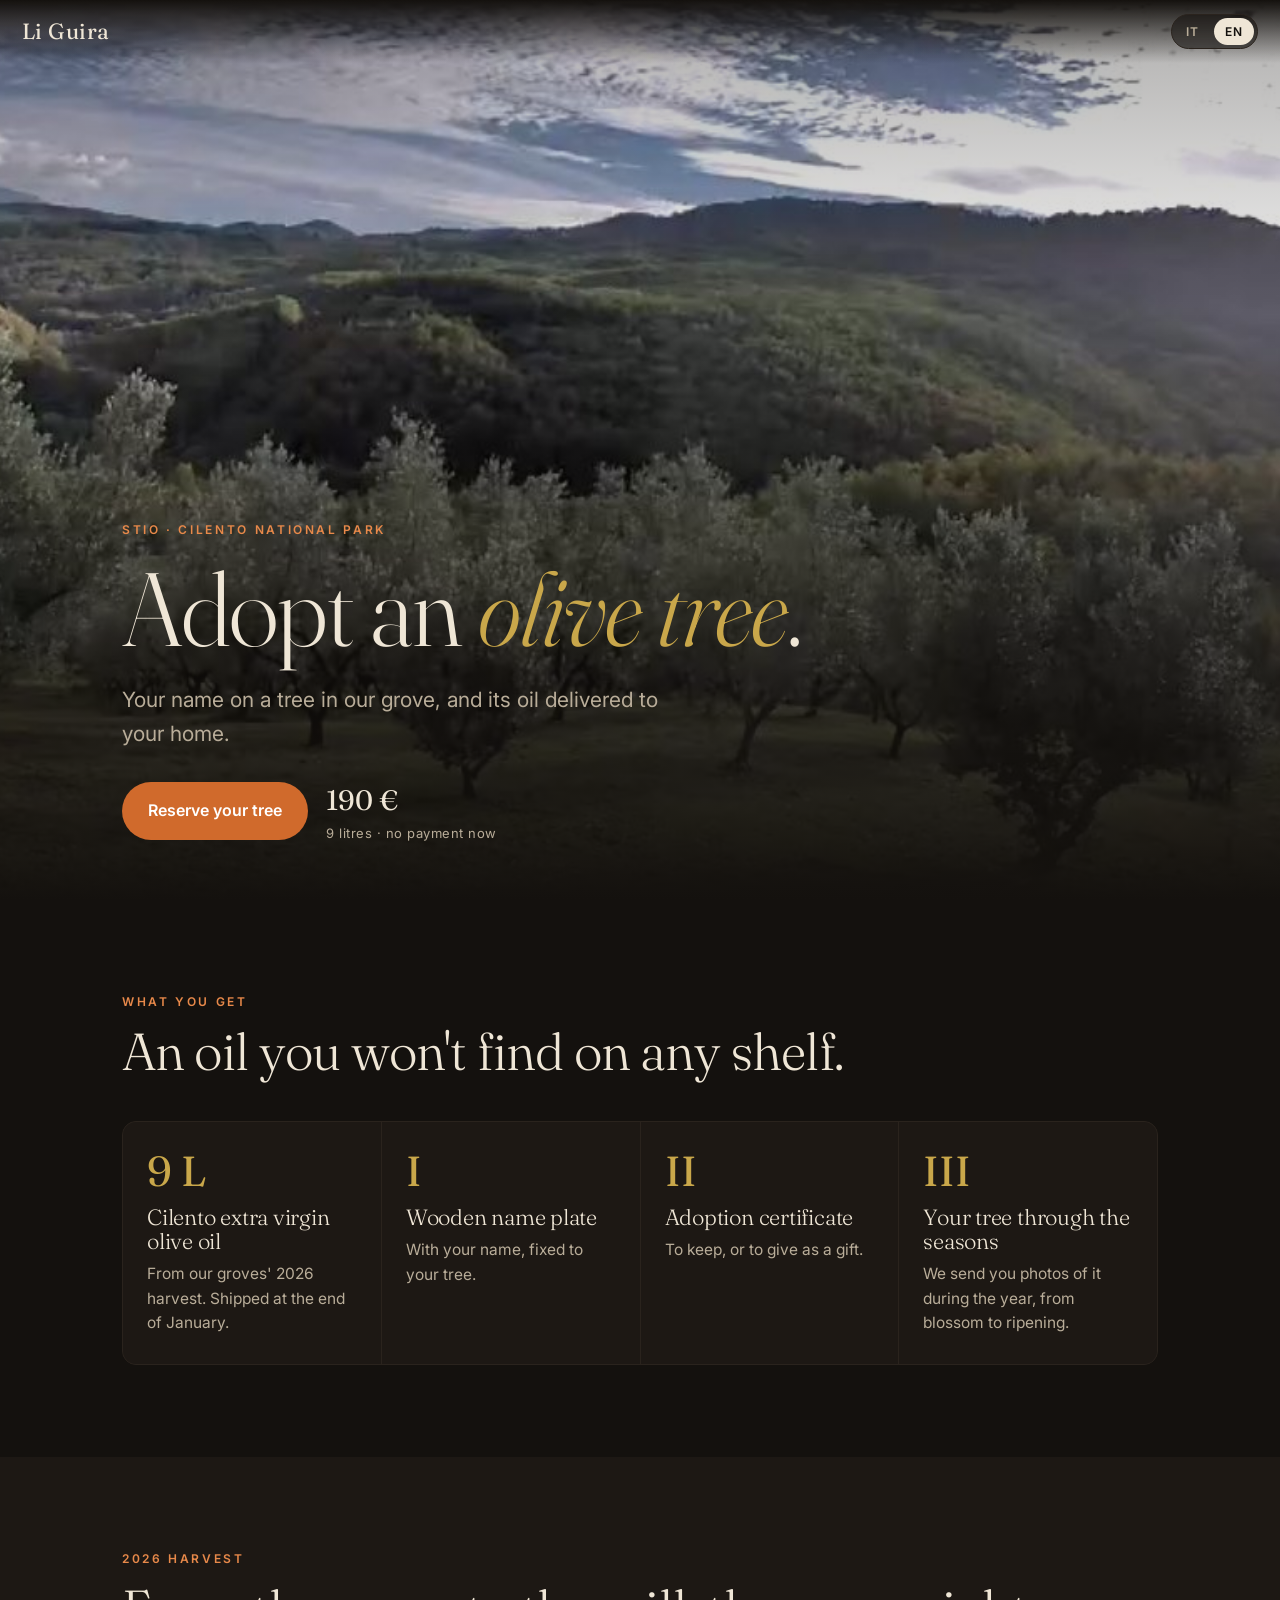
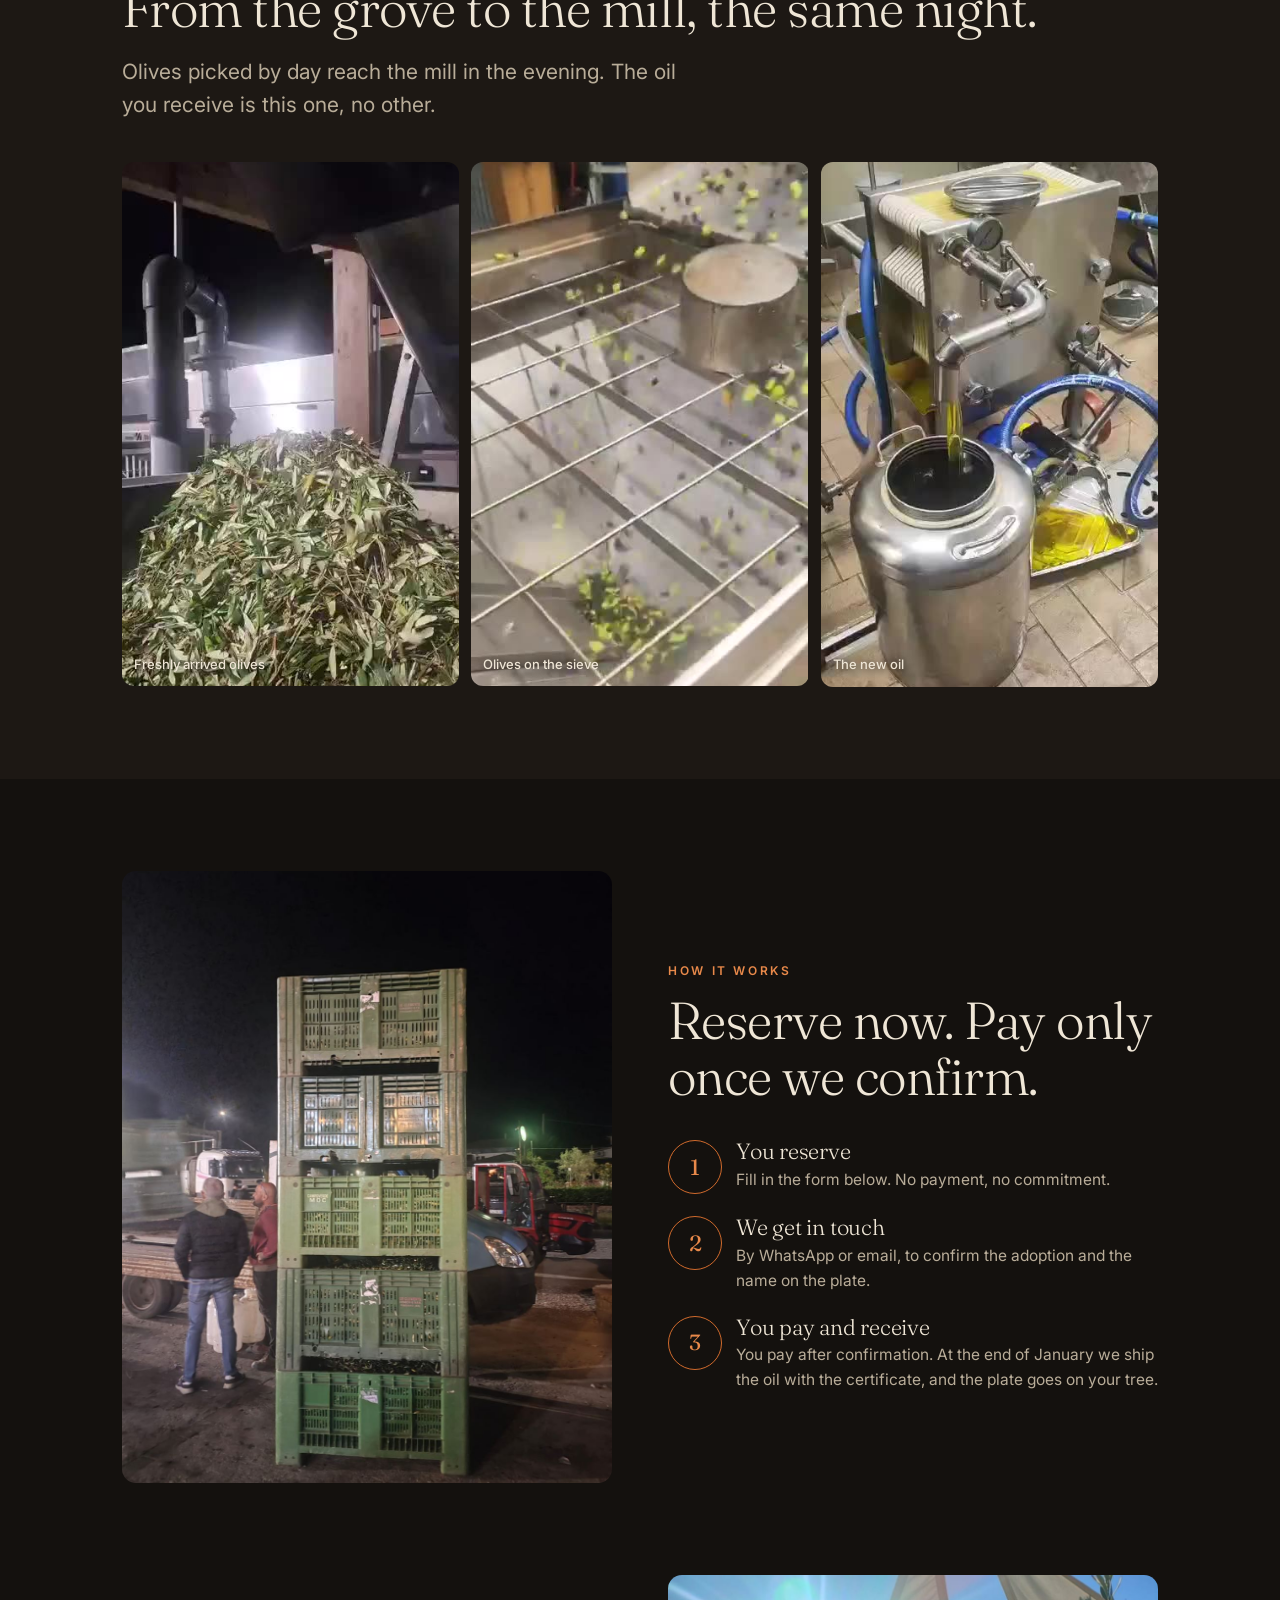
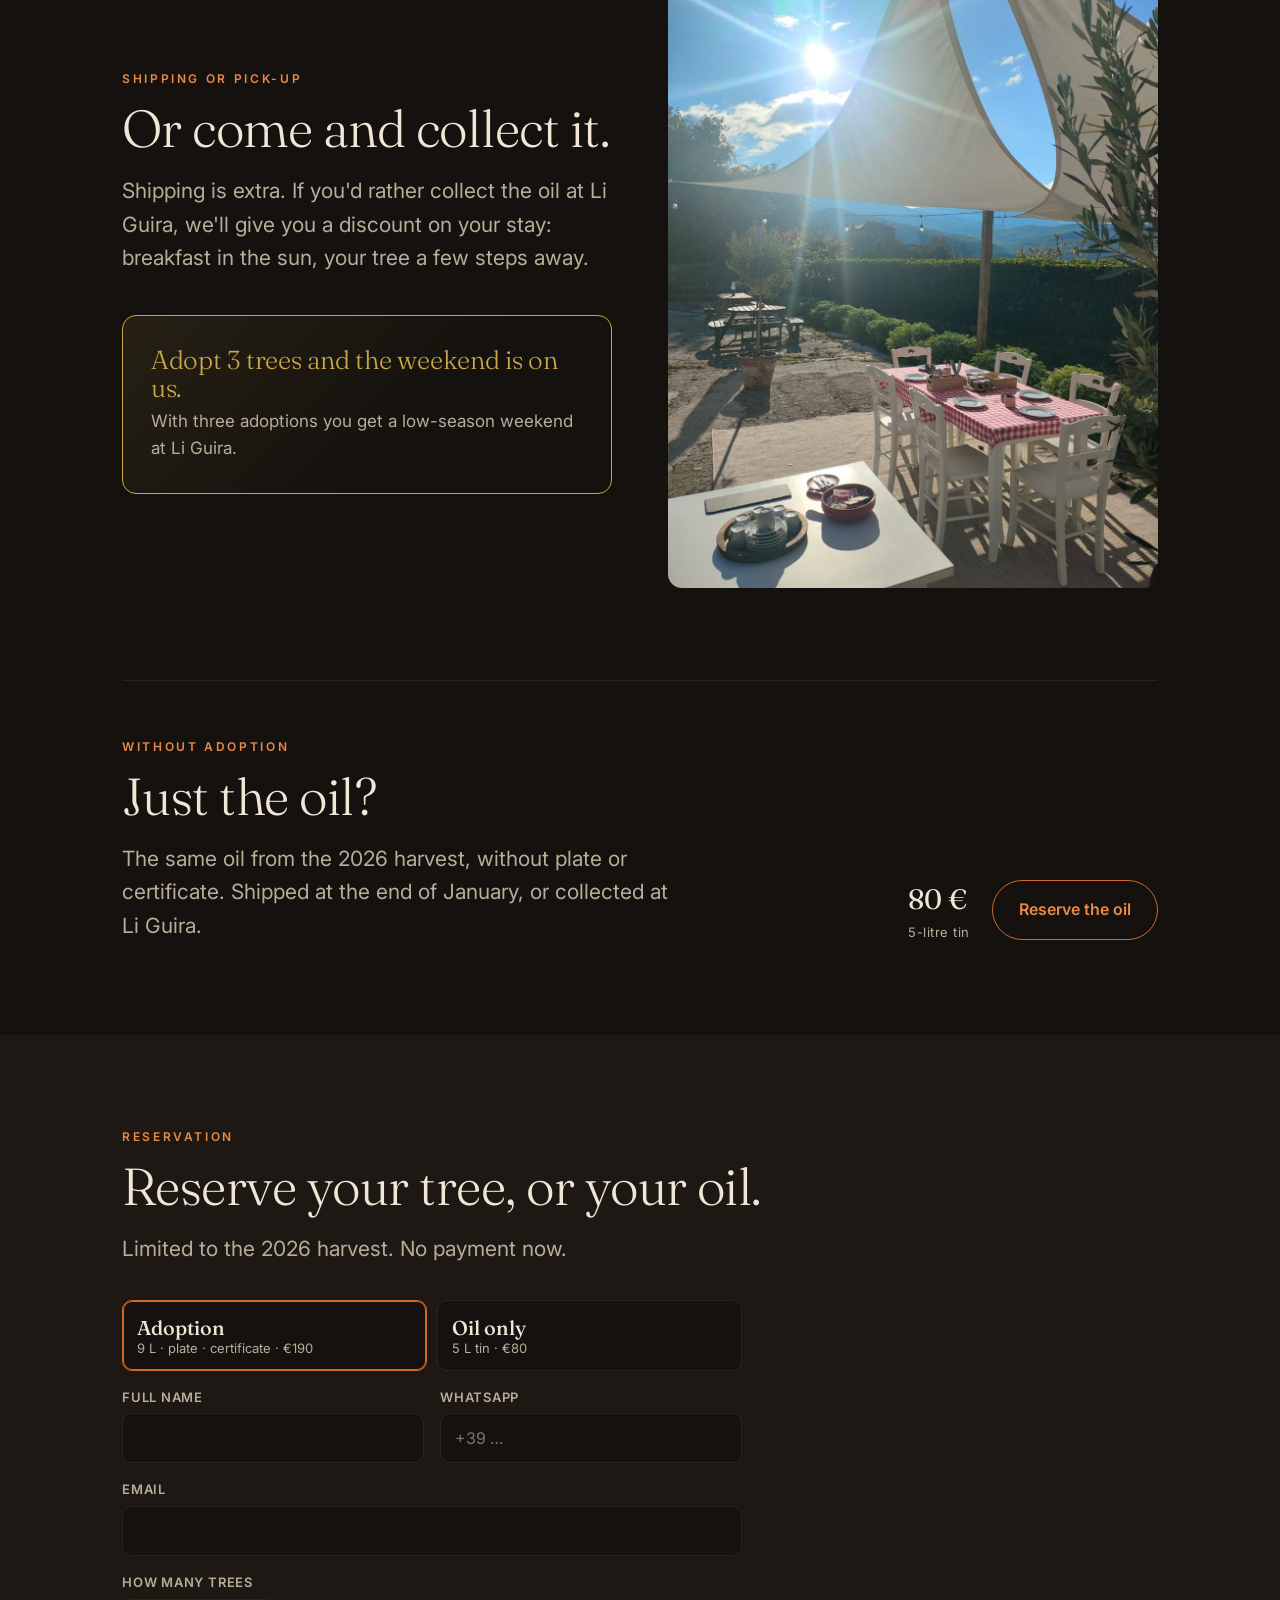
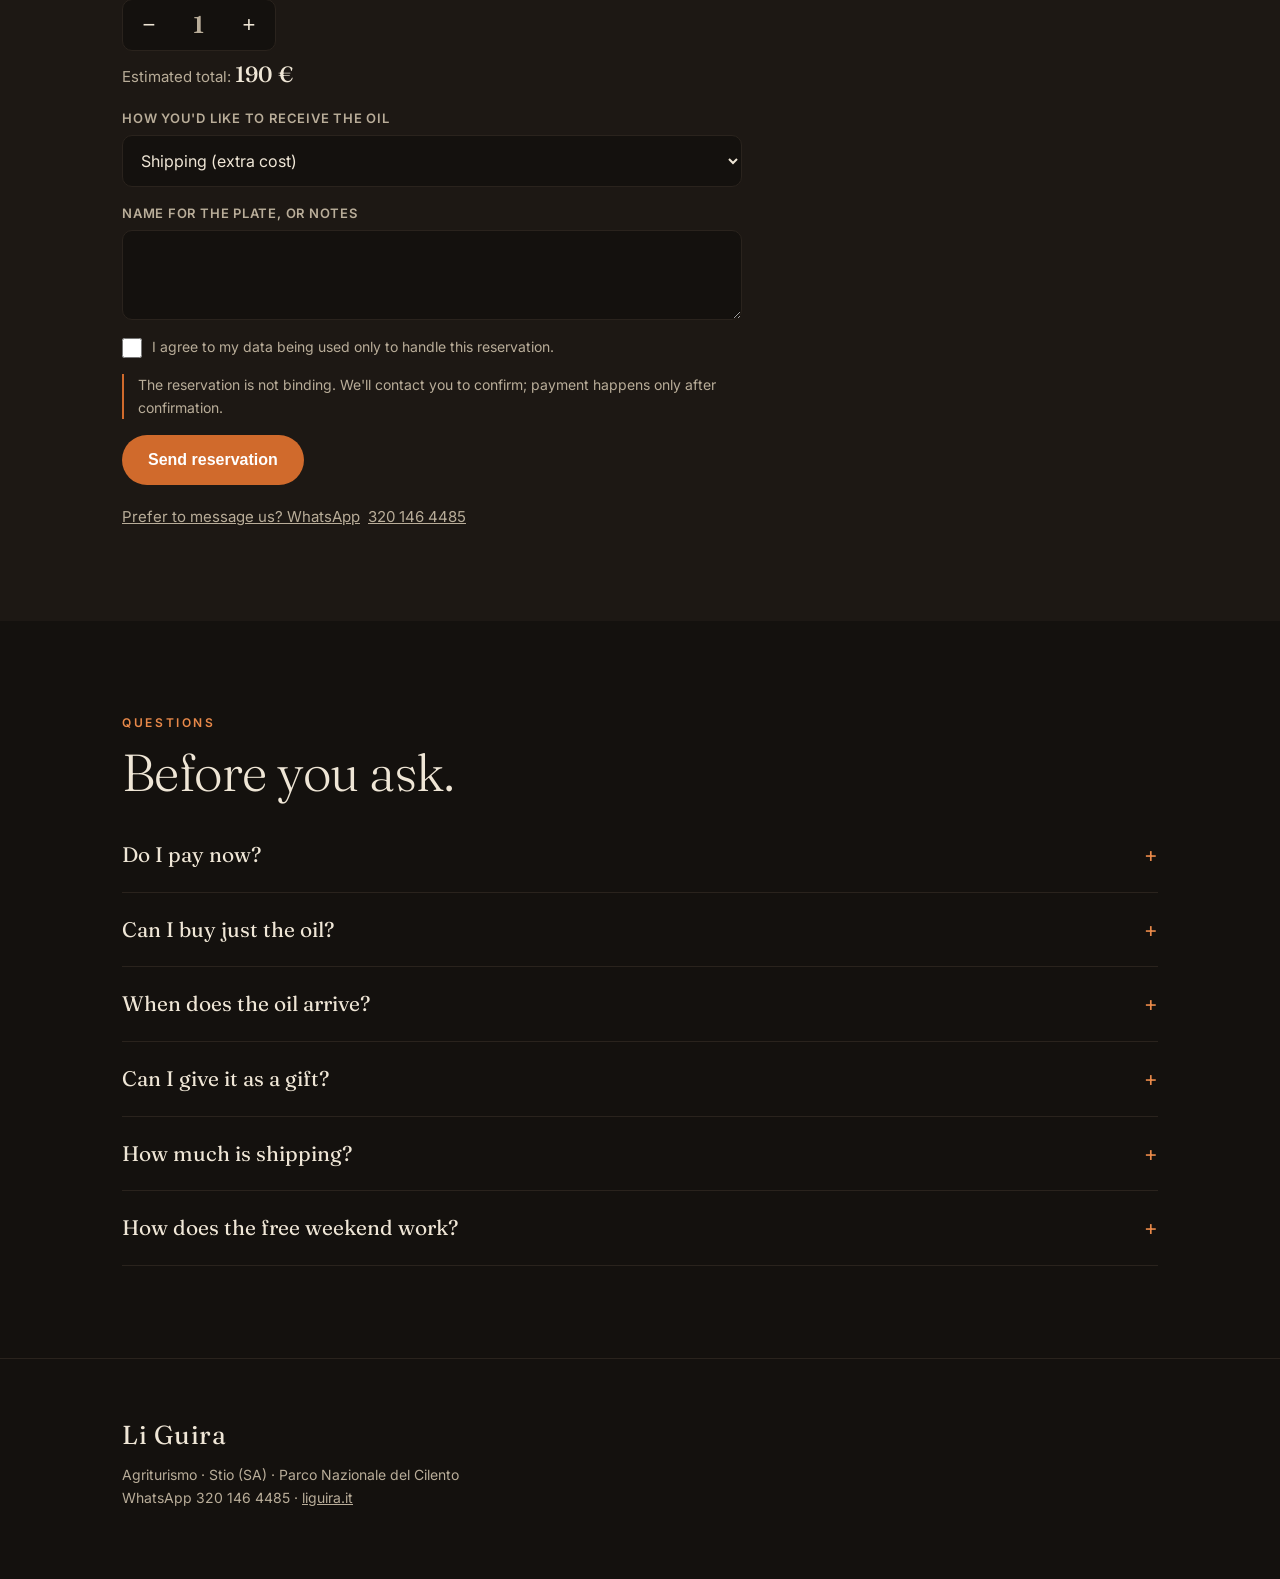
==== adotta/index.html @ 87c89ea2 "Adotta un ulivo: adozione 9 L a 190 €, acquisto solo olio, nuovo video, fix lingua Co-Authored-By: C" ====
<!DOCTYPE html>
<html lang="it">
<head>
<meta charset="utf-8">
<meta name="viewport" content="width=device-width, initial-scale=1">
<title>Adotta un ulivo — Li Guira</title>
<meta name="description" content="Adotta un ulivo a Li Guira, nel Cilento: 9 litri di olio EVO, targhetta in legno col tuo nome, certificato di adozione.">
<link rel="preconnect" href="https://fonts.googleapis.com">
<link rel="preconnect" href="https://fonts.gstatic.com" crossorigin>
<link href="https://fonts.googleapis.com/css2?family=Fraunces:opsz,wght@9..144,300;9..144,500&family=Inter:wght@400;500;600&display=swap" rel="stylesheet">
<style>
:root{
  --notte:#14110e; --notte2:#1d1814; --cenere:#2a231d;
  --brace:#d06a2c; --brace2:#e8894a; --oro:#c9a74a;
  --crema:#efe6d6; --crema2:#b9ad99; --oliva:#8c9159;
  --serif:'Fraunces',Georgia,serif; --sans:'Inter',system-ui,sans-serif;
}
*{box-sizing:border-box;margin:0;padding:0}
html{scroll-behavior:smooth}
body{background:var(--notte);color:var(--crema);font-family:var(--sans);font-size:17px;line-height:1.6;-webkit-font-smoothing:antialiased}
img,video{display:block;max-width:100%}
a{color:inherit}
.wrap{max-width:1080px;margin:0 auto;padding:0 22px}
.eyebrow{font-size:12px;letter-spacing:.22em;text-transform:uppercase;color:var(--brace2);font-weight:600}
h1,h2,h3{font-family:var(--serif);font-weight:300;line-height:1.08;letter-spacing:-.01em}
h2{font-size:clamp(32px,5.5vw,52px);margin:12px 0 18px}
p.lead{font-size:clamp(18px,2.2vw,21px);color:var(--crema2);max-width:560px}

/* top bar */
.bar{position:fixed;top:0;left:0;right:0;z-index:20;display:flex;justify-content:space-between;align-items:center;padding:14px 22px;background:linear-gradient(var(--notte) 0%,transparent);}
.logo{font-family:var(--serif);font-size:22px;letter-spacing:.02em;text-decoration:none}
.lang{display:flex;gap:4px;background:rgba(20,17,14,.6);border:1px solid var(--cenere);border-radius:99px;padding:3px}
.lang button{background:none;border:0;color:var(--crema2);font:600 12px var(--sans);letter-spacing:.08em;padding:6px 11px;border-radius:99px;cursor:pointer}
.lang button.on{background:var(--crema);color:var(--notte)}

/* hero */
.hero{position:relative;min-height:100svh;display:flex;align-items:flex-end;overflow:hidden}
.hero video,.hero img{position:absolute;inset:0;width:100%;height:100%;object-fit:cover}
.hero img{object-position:center 70%}
.hero .h-wide{display:none}
@media(min-width:820px){.hero .h-wide{display:block}.hero .h-tall{display:none}}
.hero::after{content:"";position:absolute;inset:0;background:linear-gradient(180deg,rgba(20,17,14,.35) 0%,rgba(20,17,14,.05) 35%,rgba(20,17,14,.55) 70%,var(--notte) 100%)}
.hero .wrap{position:relative;z-index:2;padding-bottom:56px;width:100%}
.hero h1{font-size:clamp(48px,10vw,104px);margin:14px 0 18px}
.hero h1 em{font-style:italic;color:var(--oro)}
.cta{display:inline-flex;align-items:center;gap:10px;background:var(--brace);color:#fff;text-decoration:none;font-weight:600;font-size:16px;padding:16px 26px;border-radius:99px;border:0;cursor:pointer;transition:background .2s}
.cta:hover{background:var(--brace2)}
.hero .row{display:flex;flex-wrap:wrap;align-items:center;gap:18px;margin-top:28px}
.price-tag{font-family:var(--serif);font-size:28px}
.price-tag small{font-family:var(--sans);font-size:13px;color:var(--crema2);display:block;letter-spacing:.04em}

section{padding:92px 0}

/* cosa ricevi */
.grid4{display:grid;grid-template-columns:repeat(auto-fit,minmax(220px,1fr));gap:1px;background:var(--cenere);border:1px solid var(--cenere);border-radius:14px;overflow:hidden;margin-top:42px}
.item{background:var(--notte2);padding:28px 24px}
.item .n{font-family:var(--serif);font-size:42px;color:var(--oro);line-height:1}
.item h3{font-size:22px;margin:14px 0 8px}
.item p{color:var(--crema2);font-size:15.5px}

/* filiera video */
.filiera{background:var(--notte2)}
.clips{display:grid;grid-template-columns:repeat(3,1fr);gap:12px;margin-top:40px}
.clip{position:relative;border-radius:12px;overflow:hidden;aspect-ratio:9/14;background:var(--cenere)}
.clip video{width:100%;height:100%;object-fit:cover}
.clip span{position:absolute;left:12px;bottom:12px;right:12px;font-size:13px;font-weight:500;text-shadow:0 1px 8px rgba(0,0,0,.8)}
@media(max-width:620px){.clips{grid-template-columns:repeat(3,72%);overflow-x:auto;scroll-snap-type:x mandatory;margin-right:-22px;padding-right:22px}.clip{scroll-snap-align:start}}

/* split */
.split{display:grid;grid-template-columns:1fr 1fr;gap:56px;align-items:center}
.split img{border-radius:14px;width:100%;aspect-ratio:4/5;object-fit:cover}
@media(max-width:820px){.split{grid-template-columns:1fr;gap:32px}}

/* come funziona */
.steps{counter-reset:s;display:grid;gap:22px;margin-top:36px}
.step{display:grid;grid-template-columns:52px 1fr;gap:16px;align-items:start}
.step::before{counter-increment:s;content:counter(s);width:52px;height:52px;border-radius:50%;border:1px solid var(--brace);color:var(--brace2);display:grid;place-items:center;font-family:var(--serif);font-size:22px}
.step h3{font-size:22px;margin-bottom:4px}
.step p{color:var(--crema2);font-size:15.5px}

/* bonus */
.bonus{border:1px solid var(--oro);border-radius:14px;padding:30px 28px;margin-top:40px;background:linear-gradient(135deg,rgba(201,167,74,.10),transparent 60%)}
.bonus h3{font-size:26px;color:var(--oro);margin-bottom:6px}
.bonus p{color:var(--crema2)}

/* form */
.prenota{background:var(--notte2)}
form{display:grid;gap:16px;margin-top:34px;max-width:620px}
label{display:grid;gap:6px;font-size:13px;font-weight:600;letter-spacing:.06em;text-transform:uppercase;color:var(--crema2)}
input,select,textarea{font:16px var(--sans);color:var(--crema);background:var(--notte);border:1px solid var(--cenere);border-radius:10px;padding:14px 14px;width:100%}
input:focus,select:focus,textarea:focus{outline:none;border-color:var(--brace)}
.two{display:grid;grid-template-columns:1fr 1fr;gap:16px}
@media(max-width:560px){.two{grid-template-columns:1fr}}
.stepper{display:flex;align-items:center;gap:0;border:1px solid var(--cenere);border-radius:10px;overflow:hidden;background:var(--notte);width:max-content}
.stepper button{background:none;border:0;color:var(--crema);font-size:22px;width:52px;height:50px;cursor:pointer}
.stepper output{min-width:48px;text-align:center;font-family:var(--serif);font-size:24px}
.total{font-size:15px;color:var(--crema2);text-transform:none;letter-spacing:0;font-weight:400}
.total b{color:var(--crema);font-family:var(--serif);font-size:22px;font-weight:500}
.total .gift{color:var(--oro);display:none}
.check{display:flex;gap:10px;align-items:flex-start;text-transform:none;letter-spacing:0;font-weight:400;font-size:14px}
.check input{width:20px;height:20px;margin-top:2px;accent-color:var(--brace);flex:none}
.note{font-size:14px;color:var(--crema2);border-left:2px solid var(--brace);padding-left:14px}
.wa{display:inline-flex;gap:8px;align-items:center;color:var(--crema2);font-size:15px;margin-top:4px}
.done{display:none;border:1px solid var(--oliva);border-radius:14px;padding:28px;max-width:620px;margin-top:34px}
.done h3{font-size:28px;margin-bottom:8px}

.solo{display:flex;flex-wrap:wrap;justify-content:space-between;align-items:flex-end;gap:28px;border-top:1px solid var(--cenere);padding-top:56px}
.solo-box{display:flex;align-items:center;gap:22px}
.cta.ghost{background:none;border:1px solid var(--brace);color:var(--brace2)}
.cta.ghost:hover{background:var(--brace);color:#fff}
.pick{display:grid;grid-template-columns:1fr 1fr;gap:10px}
.pick button{text-align:left;background:var(--notte);border:1px solid var(--cenere);border-radius:10px;padding:14px;color:var(--crema);cursor:pointer;font-family:var(--sans)}
.pick button b{display:block;font-family:var(--serif);font-weight:500;font-size:20px}
.pick button small{color:var(--crema2);font-size:13px}
.pick button.on{border-color:var(--brace);box-shadow:inset 0 0 0 1px var(--brace)}
/* faq */
details{border-bottom:1px solid var(--cenere);padding:20px 0}
summary{cursor:pointer;font-family:var(--serif);font-size:21px;list-style:none;display:flex;justify-content:space-between;gap:16px}
summary::after{content:"+";color:var(--brace2);font-family:var(--sans)}
details[open] summary::after{content:"–"}
details p{color:var(--crema2);margin-top:10px;font-size:15.5px}

footer{padding:56px 0 70px;border-top:1px solid var(--cenere);color:var(--crema2);font-size:14px}
footer .logo{font-size:26px;color:var(--crema);display:block;margin-bottom:8px}

.fade{opacity:0;transform:translateY(18px);transition:opacity .8s ease,transform .8s ease}
.fade.in{opacity:1;transform:none}
@media(prefers-reduced-motion:reduce){.fade{opacity:1;transform:none}html{scroll-behavior:auto}}
.sticky{position:fixed;left:16px;right:16px;bottom:16px;z-index:30;display:none;justify-content:center}
@media(max-width:820px){.sticky.show{display:flex}.sticky .cta{width:100%;justify-content:center;box-shadow:0 8px 28px rgba(0,0,0,.5)}}
</style>
</head>
<body>

<header class="bar">
  <a class="logo" href="#top">Li Guira</a>
  <div class="lang" role="group" aria-label="Lingua">
    <button data-l="it" class="on">IT</button><button data-l="en">EN</button>
  </div>
</header>

<main id="top">
<section class="hero" style="padding:0">
  <video class="h-tall" src="media/hero-v.mp4" poster="media/hero-v.jpg" autoplay muted loop playsinline></video>
  <img class="h-wide" src="media/cover.jpg" alt="L'uliveto di Li Guira con le montagne del Cilento">
  <div class="wrap">
    <div class="eyebrow" data-t="hero_eye">Stio · Parco Nazionale del Cilento</div>
    <h1 data-t="hero_h">Adotta un <em>ulivo</em>.</h1>
    <p class="lead" data-t="hero_p">Il tuo nome su un albero del nostro uliveto, e il suo olio a casa tua.</p>
    <div class="row">
      <a class="cta" href="#prenota" data-t="cta">Prenota la tua adozione</a>
      <div class="price-tag">190 €<small data-t="hero_price">9 litri · nessun pagamento ora</small></div>
    </div>
  </div>
</section>

<section>
  <div class="wrap fade">
    <div class="eyebrow" data-t="get_eye">Cosa ricevi</div>
    <h2 data-t="get_h">Un olio che non troverai su nessuno scaffale.</h2>
    <div class="grid4">
      <div class="item"><div class="n">9 L</div><h3 data-t="g1h">Olio EVO del Cilento</h3><p data-t="g1p">Dal raccolto 2026 dei nostri uliveti. Spedito a fine gennaio.</p></div>
      <div class="item"><div class="n">I</div><h3 data-t="g2h">Targhetta in legno</h3><p data-t="g2p">Col tuo nome, fissata sul tuo ulivo.</p></div>
      <div class="item"><div class="n">II</div><h3 data-t="g3h">Certificato di adozione</h3><p data-t="g3p">Da tenere, o da regalare.</p></div>
      <div class="item"><div class="n">III</div><h3 data-t="g4h">Il tuo ulivo nelle stagioni</h3><p data-t="g4p">Ti mandiamo le sue foto durante l'anno, dalla fioritura alla maturazione.</p></div>
    </div>
  </div>
</section>

<section class="filiera">
  <div class="wrap fade">
    <div class="eyebrow" data-t="fil_eye">Raccolto 2026</div>
    <h2 data-t="fil_h">Dall'uliveto al frantoio, nella stessa notte.</h2>
    <p class="lead" data-t="fil_p">Le olive raccolte di giorno arrivano al frantoio la sera. Quello che ricevi è questo olio, non un altro.</p>
    <div class="clips">
      <div class="clip"><video data-src="media/olive.mp4" poster="media/olive.jpg" muted loop playsinline></video><span data-t="c1">Le olive appena arrivate</span></div>
      <div class="clip"><video data-src="media/caduta.mp4" poster="media/caduta.jpg" muted loop playsinline></video><span data-t="c2">Le olive sul vaglio</span></div>
      <div class="clip"><video data-src="media/olio.mp4" poster="media/olio.jpg" muted loop playsinline></video><span data-t="c3">L'olio nuovo</span></div>
    </div>
  </div>
</section>

<section>
  <div class="wrap split fade">
    <img src="media/notte.jpg" alt="Cassoni di olive al frantoio di notte" loading="lazy">
    <div>
      <div class="eyebrow" data-t="how_eye">Come funziona</div>
      <h2 data-t="how_h">Prenoti ora. Paghi solo quando confermiamo.</h2>
      <div class="steps">
        <div class="step"><div><h3 data-t="s1h">Prenoti</h3><p data-t="s1p">Compili il modulo qui sotto. Nessun pagamento, nessun impegno.</p></div></div>
        <div class="step"><div><h3 data-t="s2h">Ti scriviamo noi</h3><p data-t="s2p">Su WhatsApp o via email, per confermare l'adozione e il nome sulla targhetta.</p></div></div>
        <div class="step"><div><h3 data-t="s3h">Paghi e ricevi</h3><p data-t="s3p">Paghi dopo la conferma. A fine gennaio spediamo l'olio con il certificato, e la targhetta va sul tuo ulivo.</p></div></div>
      </div>
    </div>
  </div>
</section>

<section style="padding-top:0">
  <div class="wrap split fade">
    <div>
      <div class="eyebrow" data-t="rit_eye">Spedizione o ritiro</div>
      <h2 data-t="rit_h">Oppure vieni a prenderlo.</h2>
      <p class="lead" data-t="rit_p">La spedizione è a parte. Se preferisci ritirare l'olio a Li Guira, ti riserviamo uno sconto sul soggiorno: colazione al sole, il tuo ulivo a due passi.</p>
      <div class="bonus">
        <h3 data-t="b_h">Adotti 3 ulivi? Il weekend te lo regaliamo.</h3>
        <p data-t="b_p">Con tre adozioni ricevi un weekend a Li Guira in bassa stagione.</p>
      </div>
    </div>
    <img src="media/terrazza.jpg" alt="Terrazza di Li Guira con vista sulle montagne del Cilento" loading="lazy">
  </div>
</section>

<section style="padding-top:0">
  <div class="wrap fade">
    <div class="solo">
      <div>
        <div class="eyebrow" data-t="so_eye">Senza adozione</div>
        <h2 data-t="so_h">Ti basta l'olio?</h2>
        <p class="lead" data-t="so_p">Lo stesso olio del raccolto 2026, senza targhetta e senza certificato. Spedito a fine gennaio, o da ritirare a Li Guira.</p>
      </div>
      <div class="solo-box">
        <div class="price-tag">80 €<small data-t="so_unit">latta da 5 litri</small></div>
        <a class="cta ghost" href="#prenota" data-pick="olio" data-t="so_btn">Prenota l'olio</a>
      </div>
    </div>
  </div>
</section>

<section class="prenota" id="prenota">
  <div class="wrap">
    <div class="eyebrow" data-t="f_eye">Prenotazione</div>
    <h2 data-t="f_h">Prenota il tuo ulivo, o il tuo olio.</h2>
    <p class="lead" data-t="f_p">Disponibilità limitata al raccolto 2026. Nessun pagamento ora.</p>

    <form id="f" novalidate>
      <div class="pick" role="radiogroup">
        <button type="button" class="on" data-tipo="adozione"><b data-t="t_ad">Adozione</b><small data-t="t_ad_s">9 L · targhetta · certificato · 190 €</small></button>
        <button type="button" data-tipo="olio"><b data-t="t_ol">Solo olio</b><small data-t="t_ol_s">latta da 5 L · 80 €</small></button>
      </div>
      <div class="two">
        <label><span data-t="l_nome">Nome e cognome</span><input name="nome" required autocomplete="name"></label>
        <label><span data-t="l_tel">WhatsApp</span><input name="whatsapp" type="tel" required autocomplete="tel" placeholder="+39 …"></label>
      </div>
      <label><span data-t="l_email">Email</span><input name="email" type="email" required autocomplete="email"></label>
      <label><span id="qlab" data-t="l_ulivi">Quanti ulivi</span>
        <div class="stepper"><button type="button" data-d="-1" aria-label="meno">−</button><output id="qn">1</output><button type="button" data-d="1" aria-label="più">+</button></div>
        <span class="total"><span data-t="l_tot">Totale indicativo</span>: <b id="tot">190 €</b> <span class="gift" id="gift" data-t="l_gift">· weekend in omaggio</span></span>
      </label>
      <label><span data-t="l_rit">Come vuoi ricevere l'olio</span>
        <select name="ritiro">
          <option value="Spedizione" data-t="o_sped">Spedizione (costo a parte)</option>
          <option value="Ritiro a Li Guira" data-t="o_rit">Ritiro a Li Guira, con sconto sul soggiorno</option>
          <option value="Da decidere" data-t="o_dec">Decido più avanti</option>
        </select>
      </label>
      <label><span data-t="l_note">Nome sulla targhetta o note</span><textarea name="note" rows="3"></textarea></label>
      <label class="check"><input type="checkbox" name="privacy" required><span data-t="l_priv">Acconsento all'uso dei miei dati solo per gestire questa prenotazione.</span></label>
      <p class="note" data-t="f_note">La prenotazione non è vincolante. Ti contattiamo noi per confermare; il pagamento avviene solo dopo la conferma.</p>
      <div><button class="cta" type="submit" id="sub" data-t="f_btn">Invia la prenotazione</button></div>
      <a class="wa" href="https://wa.me/393201464485" id="wa"><span data-t="f_wa">Preferisci scriverci? WhatsApp</span> 320 146 4485</a>
    </form>

    <div class="done" id="done">
      <h3 data-t="d_h">Grazie, il tuo ulivo ti aspetta.</h3>
      <p data-t="d_p">Abbiamo ricevuto la prenotazione. Ti scriviamo nei prossimi giorni per confermarla.</p>
    </div>
  </div>
</section>

<section>
  <div class="wrap fade">
    <div class="eyebrow" data-t="faq_eye">Domande</div>
    <h2 data-t="faq_h">Prima che tu ce lo chieda.</h2>
    <details><summary data-t="q1">Devo pagare adesso?</summary><p data-t="a1">No. Ora prenoti soltanto. Ti scriviamo per confermare e ti mandiamo i dati per il pagamento.</p></details>
    <details><summary data-t="q6">Posso comprare solo l'olio?</summary><p data-t="a6">Sì: latta da 5 litri a 80 €, stesso olio del raccolto 2026. Scegli "Solo olio" nel modulo.</p></details>
    <details><summary data-t="q2">Quando arriva l'olio?</summary><p data-t="a2">Spediamo a fine gennaio. Se scegli il ritiro, lo prendi quando vieni a Li Guira.</p></details>
    <details><summary data-t="q3">Posso regalarlo?</summary><p data-t="a3">Sì. Scrivi nelle note il nome da mettere sulla targhetta e sul certificato: possiamo intestarli a chi vuoi.</p></details>
    <details><summary data-t="q4">Quanto costa la spedizione?</summary><p data-t="a4">Dipende dalla destinazione. Te lo diciamo prima della conferma, così decidi con il prezzo completo.</p></details>
    <details><summary data-t="q5">Come funziona il weekend omaggio?</summary><p data-t="a5">Adottando tre ulivi ricevi un weekend a Li Guira in bassa stagione. Date e alloggio li concordiamo insieme.</p></details>
  </div>
</section>
</main>

<footer>
  <div class="wrap">
    <span class="logo">Li Guira</span>
    Agriturismo · Stio (SA) · Parco Nazionale del Cilento<br>
    WhatsApp 320 146 4485 · <a href="https://www.liguira.it">liguira.it</a>
  </div>
</footer>

<div class="sticky" id="sticky"><a class="cta" href="#prenota" data-t="cta">Prenota la tua adozione</a></div>

<script>
/* Incolla qui l'URL della Web App di Apps Script collegata allo Sheet. Vuoto = invio via WhatsApp. */
const SCRIPT_URL = "";
const WA = "393201464485";

const T = { en: {
 hero_eye:"Stio · Cilento National Park", hero_h:"Adopt an <em>olive tree</em>.",
 hero_p:"Your name on a tree in our grove, and its oil delivered to your home.",
 cta:"Reserve your tree", hero_price:"9 litres · no payment now",
 get_eye:"What you get", get_h:"An oil you won't find on any shelf.",
 g1h:"Cilento extra virgin olive oil", g1p:"From our groves' 2026 harvest. Shipped at the end of January.",
 g2h:"Wooden name plate", g2p:"With your name, fixed to your tree.",
 g3h:"Adoption certificate", g3p:"To keep, or to give as a gift.",
 g4h:"Your tree through the seasons", g4p:"We send you photos of it during the year, from blossom to ripening.",
 fil_eye:"2026 harvest", fil_h:"From the grove to the mill, the same night.",
 fil_p:"Olives picked by day reach the mill in the evening. The oil you receive is this one, no other.",
 c1:"Freshly arrived olives", c2:"Olives on the sieve", c3:"The new oil",
 how_eye:"How it works", how_h:"Reserve now. Pay only once we confirm.",
 s1h:"You reserve", s1p:"Fill in the form below. No payment, no commitment.",
 s2h:"We get in touch", s2p:"By WhatsApp or email, to confirm the adoption and the name on the plate.",
 s3h:"You pay and receive", s3p:"You pay after confirmation. At the end of January we ship the oil with the certificate, and the plate goes on your tree.",
 rit_eye:"Shipping or pick-up", rit_h:"Or come and collect it.",
 rit_p:"Shipping is extra. If you'd rather collect the oil at Li Guira, we'll give you a discount on your stay: breakfast in the sun, your tree a few steps away.",
 b_h:"Adopt 3 trees and the weekend is on us.", b_p:"With three adoptions you get a low-season weekend at Li Guira.",
 so_eye:"Without adoption", so_h:"Just the oil?", so_p:"The same oil from the 2026 harvest, without plate or certificate. Shipped at the end of January, or collected at Li Guira.", so_unit:"5-litre tin", so_btn:"Reserve the oil",
 t_ad:"Adoption", t_ad_s:"9 L · plate · certificate · €190", t_ol:"Oil only", t_ol_s:"5 L tin · €80",
 q6:"Can I buy just the oil?", a6:"Yes: a 5-litre tin for €80, the same oil from the 2026 harvest. Choose \"Oil only\" in the form.",
 f_eye:"Reservation", f_h:"Reserve your tree, or your oil.", f_p:"Limited to the 2026 harvest. No payment now.",
 l_nome:"Full name", l_tel:"WhatsApp", l_email:"Email", l_ulivi:"How many trees",
 l_tot:"Estimated total", l_gift:"· free weekend included", l_rit:"How you'd like to receive the oil",
 o_sped:"Shipping (extra cost)", o_rit:"Pick-up at Li Guira, with a discount on your stay", o_dec:"I'll decide later",
 l_note:"Name for the plate, or notes", l_priv:"I agree to my data being used only to handle this reservation.",
 f_note:"The reservation is not binding. We'll contact you to confirm; payment happens only after confirmation.",
 f_btn:"Send reservation", f_wa:"Prefer to message us? WhatsApp",
 d_h:"Thank you, your tree is waiting.", d_p:"We've received your reservation and will write to you in the next few days to confirm it.",
 faq_eye:"Questions", faq_h:"Before you ask.",
 q1:"Do I pay now?", a1:"No. For now you only reserve. We'll write to confirm and send you the payment details.",
 q2:"When does the oil arrive?", a2:"We ship at the end of January. If you choose pick-up, you collect it when you visit Li Guira.",
 q3:"Can I give it as a gift?", a3:"Yes. Write in the notes the name for the plate and certificate: we can put them in anyone's name.",
 q4:"How much is shipping?", a4:"It depends on the destination. We tell you before confirming, so you decide with the full price.",
 q5:"How does the free weekend work?", a5:"Adopting three trees gets you a low-season weekend at Li Guira. We agree dates and accommodation together."
}};
const IT = {}; document.querySelectorAll('[data-t]').forEach(e=>IT[e.dataset.t]=e.innerHTML);
let lang = 'it';
function setLang(l){
  lang=l; document.documentElement.lang=l;
  document.querySelectorAll('[data-t]').forEach(e=>{const v=(l==='it'?IT:T[l])[e.dataset.t]; if(v) e.innerHTML=v;});
  document.querySelectorAll('.lang button').forEach(b=>b.classList.toggle('on',b.dataset.l===l));
  calc();
}
document.querySelectorAll('.lang button').forEach(b=>b.onclick=()=>setLang(b.dataset.l));

let q=1, tipo='adozione';
const PREZZO={adozione:190, olio:80};
const QLAB={adozione:{it:'Quanti ulivi',en:'How many trees'}, olio:{it:'Quante latte da 5 L',en:'How many 5 L tins'}};
function calc(){
  document.getElementById('qn').textContent=q;
  document.getElementById('tot').textContent=(q*PREZZO[tipo]).toLocaleString('it-IT')+' €';
  document.getElementById('gift').style.display=(tipo==='adozione'&&q>=3)?'inline':'none';
  document.getElementById('qlab').textContent=QLAB[tipo][lang];
}
function setTipo(t){
  tipo=t; document.querySelectorAll('.pick button').forEach(b=>b.classList.toggle('on',b.dataset.tipo===t)); calc();
}
document.querySelectorAll('.pick button').forEach(b=>b.onclick=()=>setTipo(b.dataset.tipo));
document.querySelectorAll('[data-pick]').forEach(a=>a.addEventListener('click',()=>setTipo(a.dataset.pick)));
document.querySelectorAll('.stepper button').forEach(b=>b.onclick=()=>{q=Math.min(20,Math.max(1,q+ +b.dataset.d));calc();});

/* video in fondo pagina: partono solo quando visibili */
const vio=new IntersectionObserver(es=>es.forEach(e=>{const v=e.target;
  if(e.isIntersecting){ if(!v.src) v.src=v.dataset.src; v.play().catch(()=>{}); } else v.pause();
}),{threshold:.25});
document.querySelectorAll('video[data-src]').forEach(v=>vio.observe(v));
const fio=new IntersectionObserver(es=>es.forEach(e=>{if(e.isIntersecting){e.target.classList.add('in');fio.unobserve(e.target);}}),{threshold:.15});
document.querySelectorAll('.fade').forEach(e=>fio.observe(e));

/* bottone fisso su mobile, nascosto quando il modulo è visibile */
const st=document.getElementById('sticky'), pr=document.getElementById('prenota');
let pastHero=false, formVis=false;
const upd=()=>st.classList.toggle('show',pastHero&&!formVis);
new IntersectionObserver(([e])=>{pastHero=!e.isIntersecting;upd();}).observe(document.querySelector('.hero'));
new IntersectionObserver(([e])=>{formVis=e.isIntersecting;upd();}).observe(pr);

const f=document.getElementById('f');
f.addEventListener('submit', async ev=>{
  ev.preventDefault();
  for(const el of f.querySelectorAll('[required]')){
    if(el.type==='checkbox'?!el.checked:!el.value.trim()){ el.focus(); el.reportValidity&&el.reportValidity(); return; }
  }
  const d=Object.fromEntries(new FormData(f)); d.tipo=tipo==='adozione'?'Adozione 9 L':'Solo olio (latta 5 L)'; d.ulivi=q; d.lingua=lang; delete d.privacy;
  const btn=document.getElementById('sub'); btn.disabled=true; btn.style.opacity=.6;
  let ok=false;
  if(SCRIPT_URL){
    try{ await fetch(SCRIPT_URL,{method:'POST',mode:'no-cors',body:new URLSearchParams(d)}); ok=true; }catch(e){}
  }
  if(ok){ f.style.display='none'; document.getElementById('done').style.display='block'; return; }
  const msg=(lang==='it'
    ? (tipo==='adozione' ? `Ciao! Vorrei adottare ${q} ${q>1?'ulivi':'ulivo'} (9 L ciascuno).` : `Ciao! Vorrei prenotare ${q} ${q>1?'latte':'latta'} di olio da 5 L.`) + `\nNome: ${d.nome}\nEmail: ${d.email}\nRicezione: ${d.ritiro}`
    : (tipo==='adozione' ? `Hi! I'd like to adopt ${q} olive tree${q>1?'s':''} (9 L each).` : `Hi! I'd like to reserve ${q} 5 L tin${q>1?'s':''} of oil.`) + `\nName: ${d.nome}\nEmail: ${d.email}\nDelivery: ${d.ritiro}`)
    + (d.note?`\n${lang==='it'?'Note':'Notes'}: ${d.note}`:'');
  const a=document.getElementById('wa'); a.href=`https://wa.me/${WA}?text=${encodeURIComponent(msg)}`;
  a.style.color='var(--brace2)'; a.style.fontWeight='600';
  a.querySelector('span').textContent = lang==='it' ? 'Tocca qui per inviare la prenotazione su WhatsApp →' : 'Tap here to send your reservation on WhatsApp →';
  btn.disabled=false; btn.style.opacity=1; a.focus();
});
if((navigator.language||'').slice(0,2)!=='it') setLang('en');
calc();
</script>
</body>
</html>
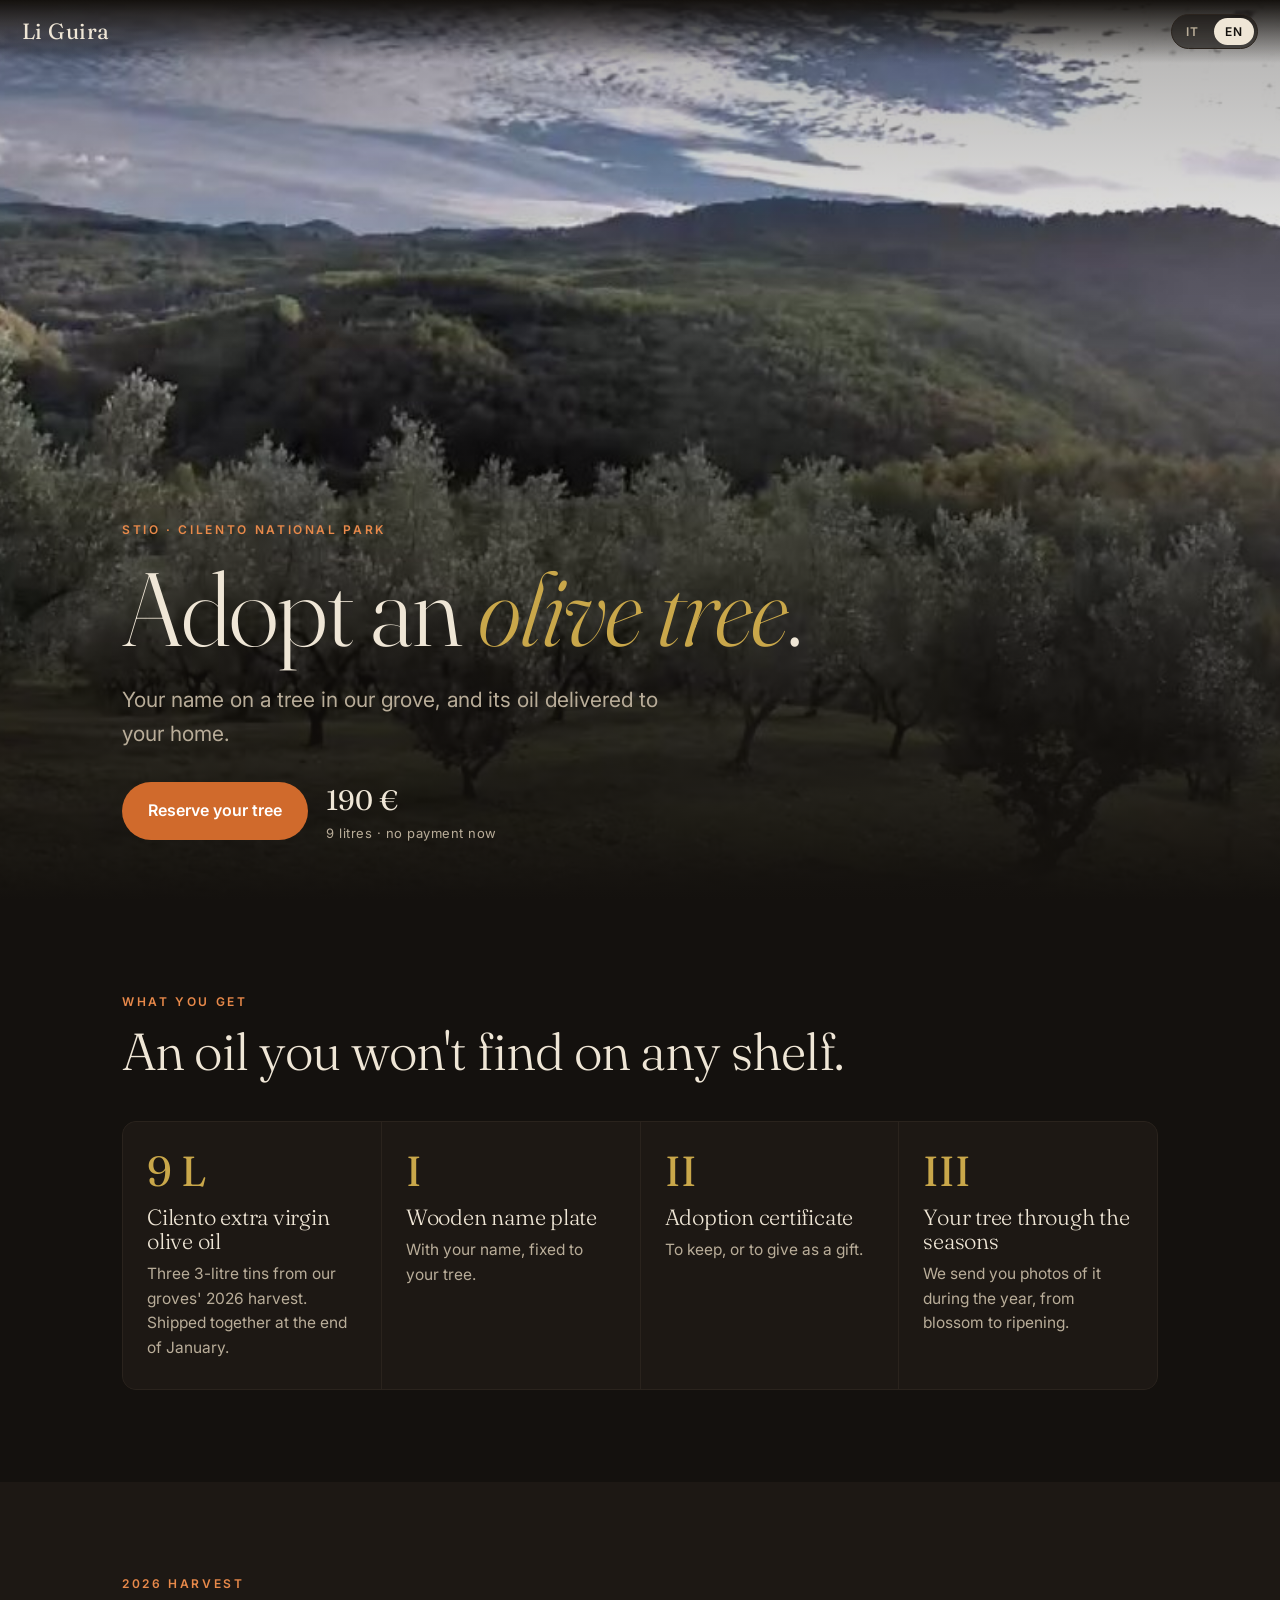
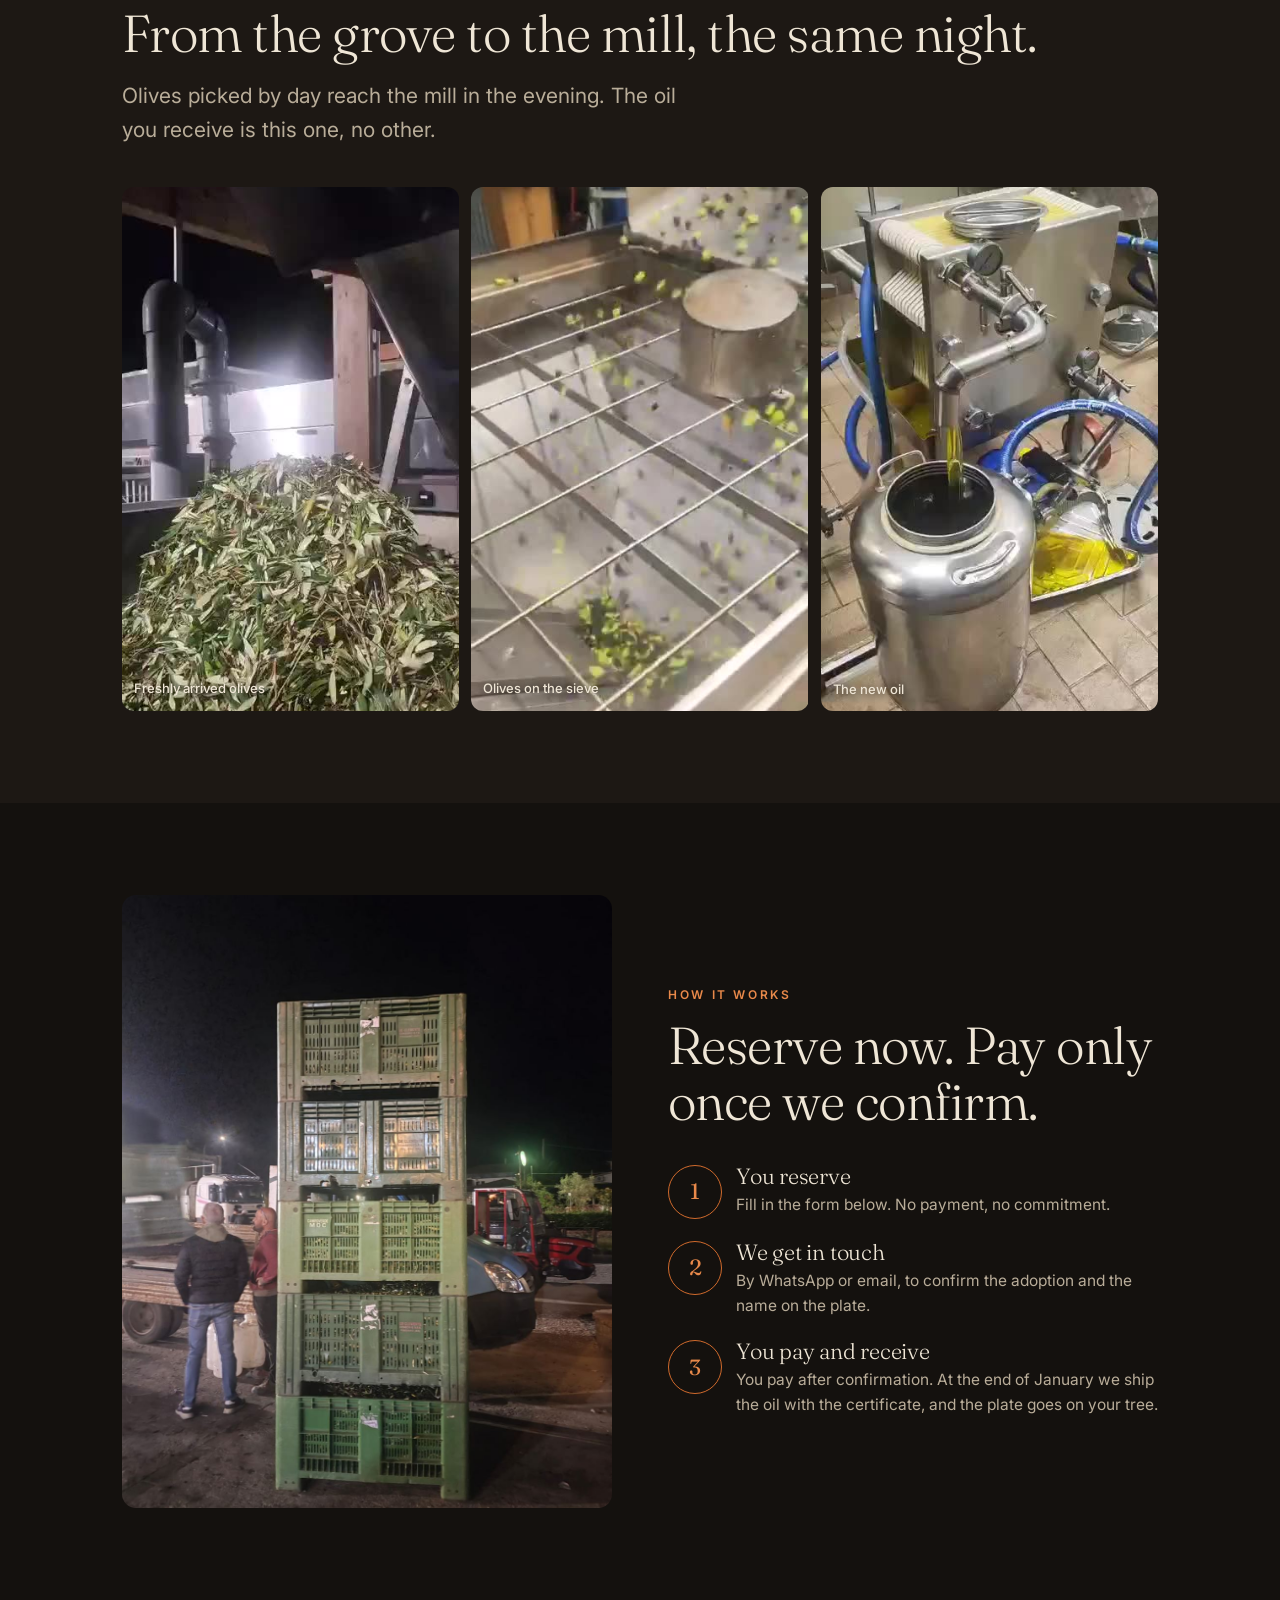
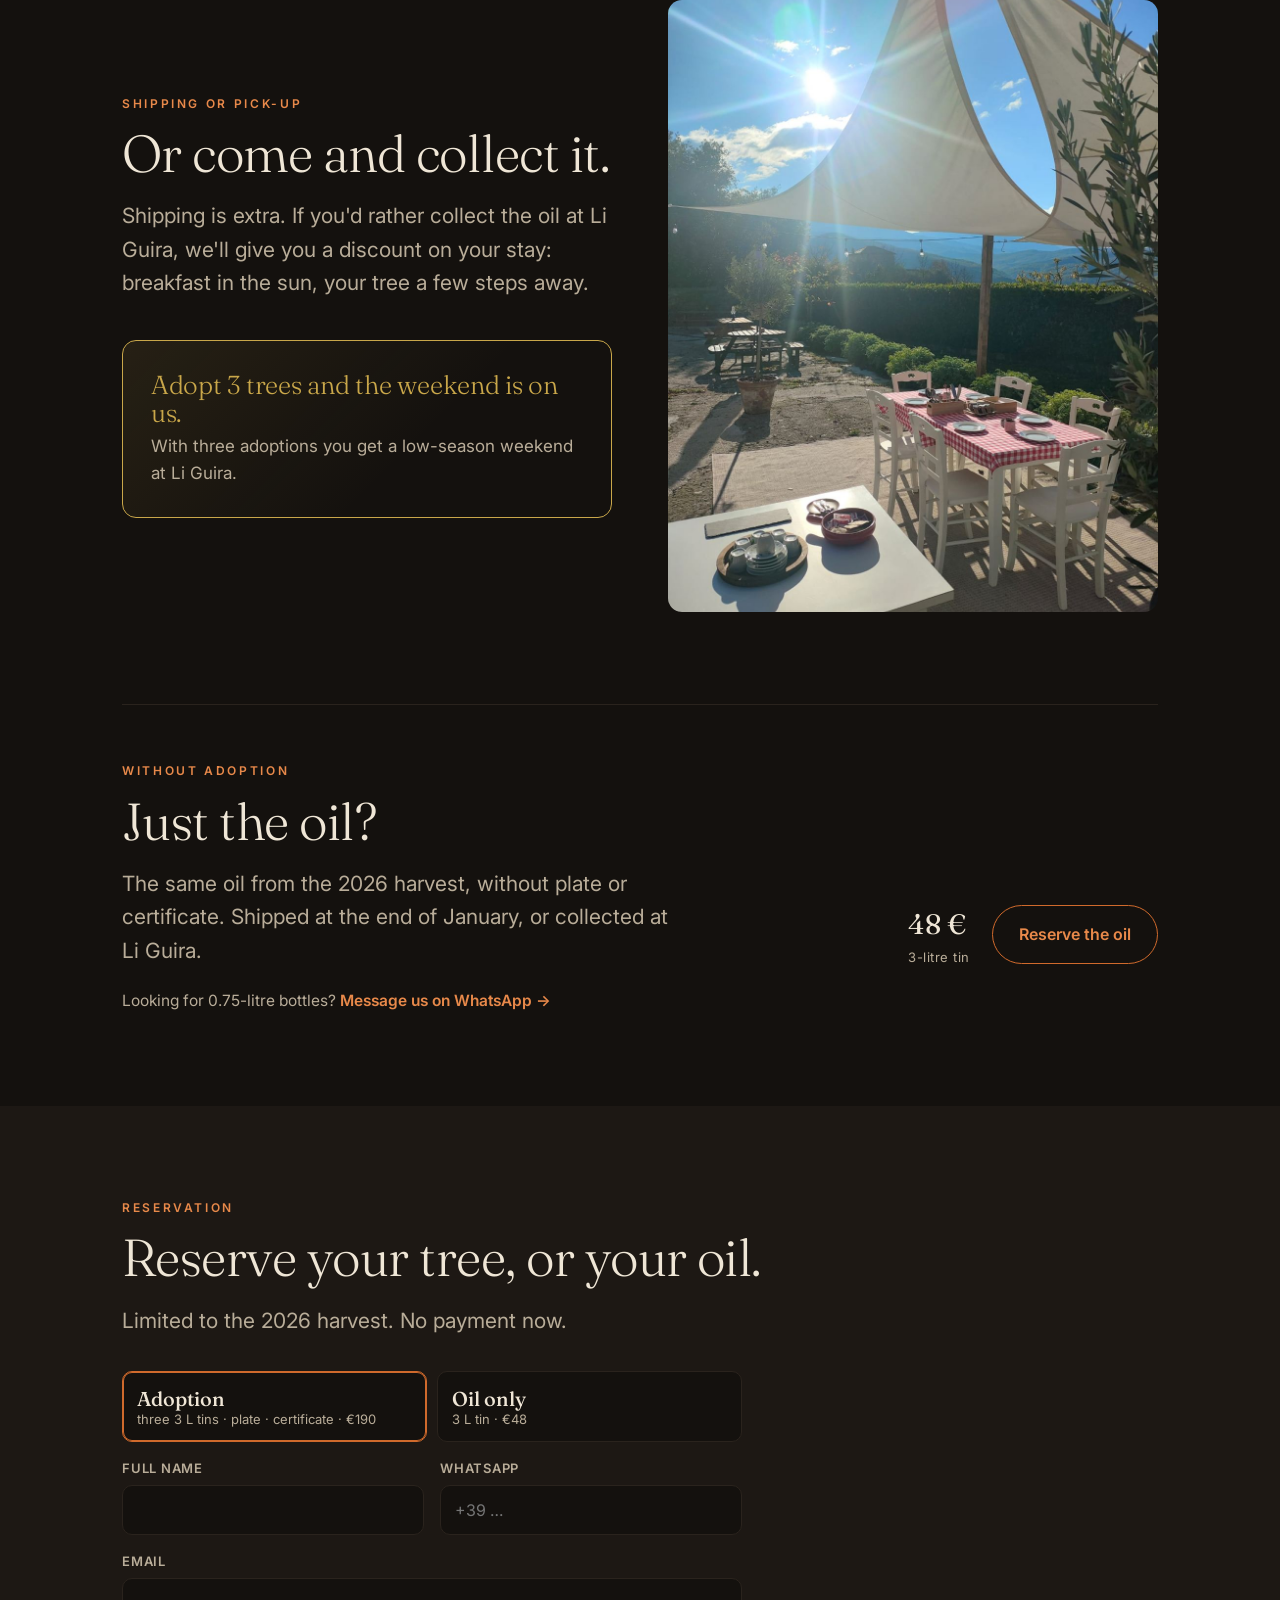
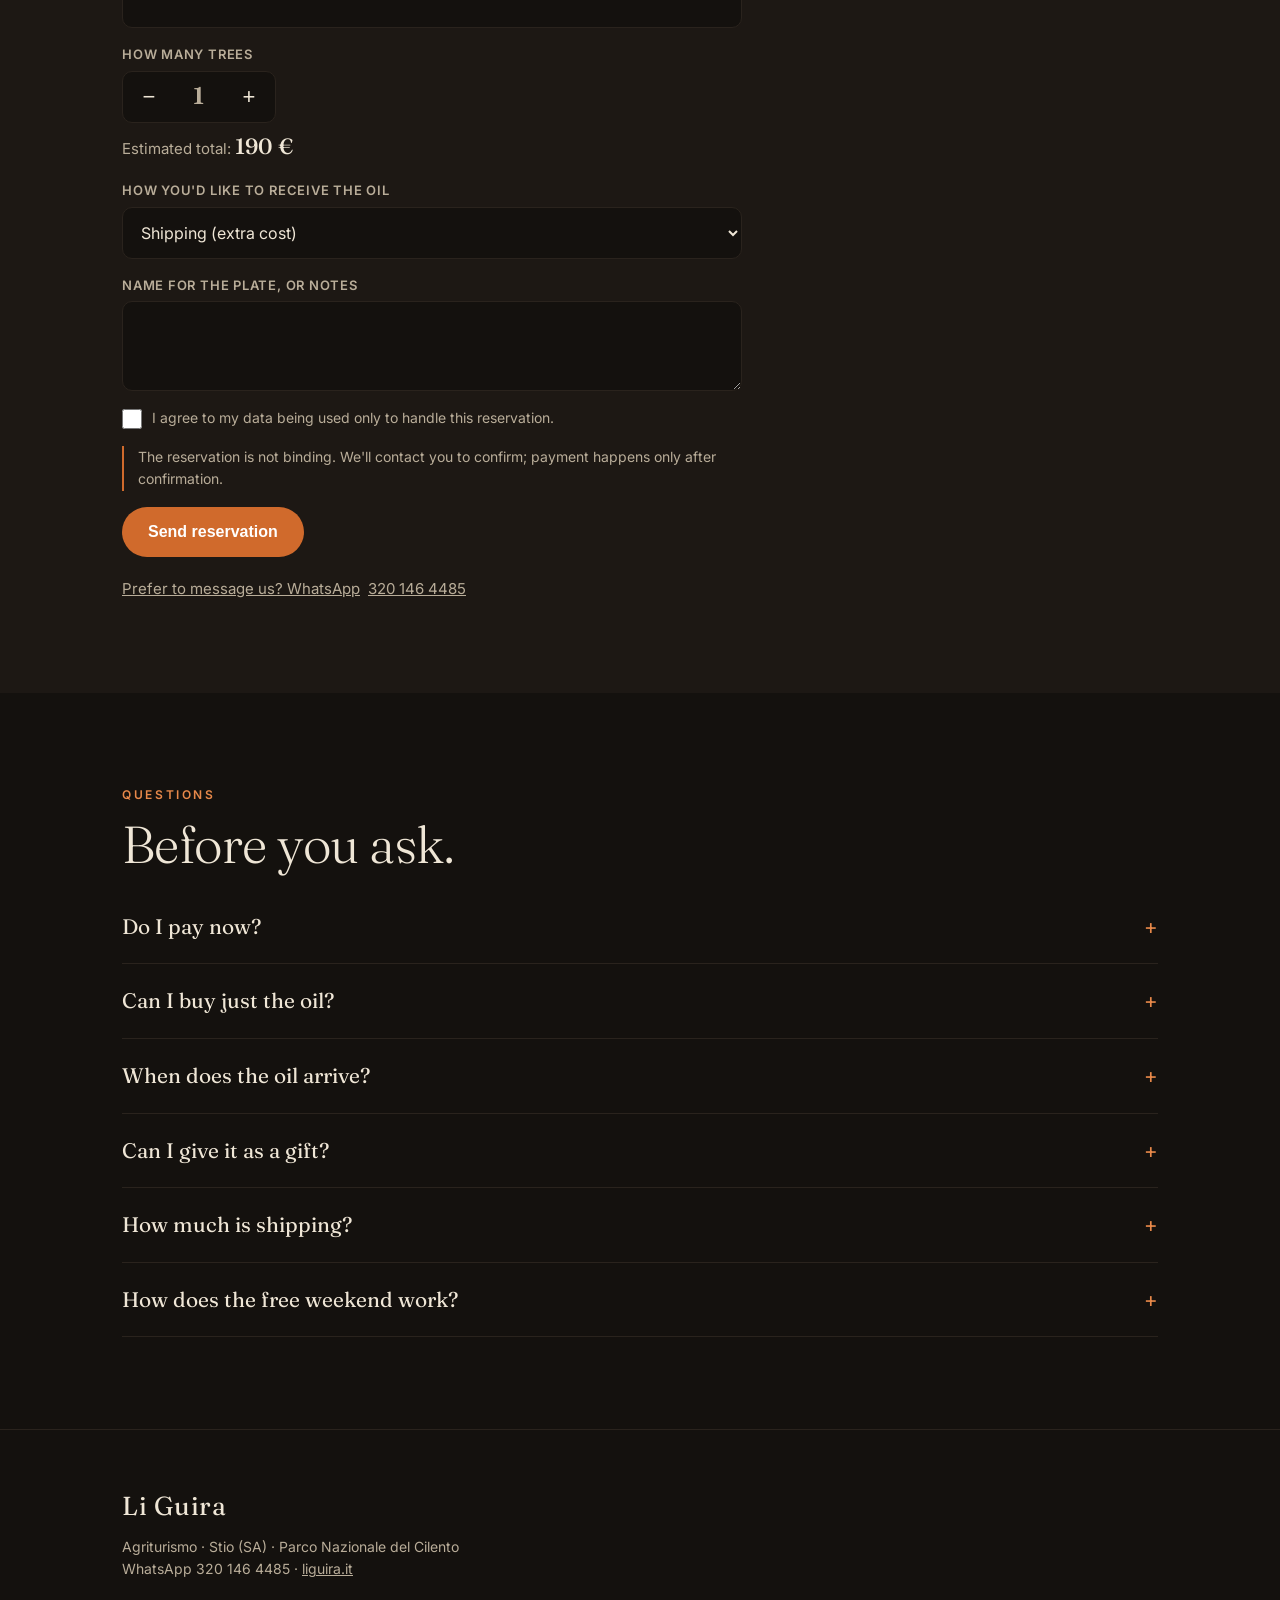
==== commit ce3de869: "Adotta un ulivo: solo olio in latta da 3 L (48 €), adozione = 3 latte da 3 L, bottiglie su richiesta" ====
--- a/adotta/index.html
+++ b/adotta/index.html
@@ -106,6 +106,8 @@
 
 .solo{display:flex;flex-wrap:wrap;justify-content:space-between;align-items:flex-end;gap:28px;border-top:1px solid var(--cenere);padding-top:56px}
 .solo-box{display:flex;align-items:center;gap:22px}
+.bottiglie{margin-top:22px;color:var(--crema2);font-size:15.5px}
+.bottiglie a{color:var(--brace2);font-weight:600;text-decoration:none}
 .cta.ghost{background:none;border:1px solid var(--brace);color:var(--brace2)}
 .cta.ghost:hover{background:var(--brace);color:#fff}
 .pick{display:grid;grid-template-columns:1fr 1fr;gap:10px}
@@ -159,7 +161,7 @@
     <div class="eyebrow" data-t="get_eye">Cosa ricevi</div>
     <h2 data-t="get_h">Un olio che non troverai su nessuno scaffale.</h2>
     <div class="grid4">
-      <div class="item"><div class="n">9 L</div><h3 data-t="g1h">Olio EVO del Cilento</h3><p data-t="g1p">Dal raccolto 2026 dei nostri uliveti. Spedito a fine gennaio.</p></div>
+      <div class="item"><div class="n">9 L</div><h3 data-t="g1h">Olio EVO del Cilento</h3><p data-t="g1p">Tre latte da 3 litri, dal raccolto 2026 dei nostri uliveti. Spedite a fine gennaio in un'unica scatola.</p></div>
       <div class="item"><div class="n">I</div><h3 data-t="g2h">Targhetta in legno</h3><p data-t="g2p">Col tuo nome, fissata sul tuo ulivo.</p></div>
       <div class="item"><div class="n">II</div><h3 data-t="g3h">Certificato di adozione</h3><p data-t="g3p">Da tenere, o da regalare.</p></div>
       <div class="item"><div class="n">III</div><h3 data-t="g4h">Il tuo ulivo nelle stagioni</h3><p data-t="g4p">Ti mandiamo le sue foto durante l'anno, dalla fioritura alla maturazione.</p></div>
@@ -219,10 +221,11 @@
         <p class="lead" data-t="so_p">Lo stesso olio del raccolto 2026, senza targhetta e senza certificato. Spedito a fine gennaio, o da ritirare a Li Guira.</p>
       </div>
       <div class="solo-box">
-        <div class="price-tag">80 €<small data-t="so_unit">latta da 5 litri</small></div>
+        <div class="price-tag">48 €<small data-t="so_unit">latta da 3 litri</small></div>
         <a class="cta ghost" href="#prenota" data-pick="olio" data-t="so_btn">Prenota l'olio</a>
       </div>
     </div>
+    <p class="bottiglie"><span data-t="bt_p">Cerchi le bottiglie da 0,75 litri?</span> <a id="bt" href="https://wa.me/393201464485?text=Ciao%21%20Vorrei%20informazioni%20sulle%20bottiglie%20d%27olio%20da%200%2C75%20L." data-t="bt_a">Scrivici su WhatsApp →</a></p>
   </div>
 </section>
 
@@ -234,8 +237,8 @@
 
     <form id="f" novalidate>
       <div class="pick" role="radiogroup">
-        <button type="button" class="on" data-tipo="adozione"><b data-t="t_ad">Adozione</b><small data-t="t_ad_s">9 L · targhetta · certificato · 190 €</small></button>
-        <button type="button" data-tipo="olio"><b data-t="t_ol">Solo olio</b><small data-t="t_ol_s">latta da 5 L · 80 €</small></button>
+        <button type="button" class="on" data-tipo="adozione"><b data-t="t_ad">Adozione</b><small data-t="t_ad_s">3 latte da 3 L · targhetta · certificato · 190 €</small></button>
+        <button type="button" data-tipo="olio"><b data-t="t_ol">Solo olio</b><small data-t="t_ol_s">latta da 3 L · 48 €</small></button>
       </div>
       <div class="two">
         <label><span data-t="l_nome">Nome e cognome</span><input name="nome" required autocomplete="name"></label>
@@ -272,7 +275,7 @@
     <div class="eyebrow" data-t="faq_eye">Domande</div>
     <h2 data-t="faq_h">Prima che tu ce lo chieda.</h2>
     <details><summary data-t="q1">Devo pagare adesso?</summary><p data-t="a1">No. Ora prenoti soltanto. Ti scriviamo per confermare e ti mandiamo i dati per il pagamento.</p></details>
-    <details><summary data-t="q6">Posso comprare solo l'olio?</summary><p data-t="a6">Sì: latta da 5 litri a 80 €, stesso olio del raccolto 2026. Scegli "Solo olio" nel modulo.</p></details>
+    <details><summary data-t="q6">Posso comprare solo l'olio?</summary><p data-t="a6">Sì: la latta da 3 litri costa 48 €, ed è lo stesso olio del raccolto 2026. Scegli "Solo olio" nel modulo. Per le bottiglie da 0,75 litri scrivici su WhatsApp.</p></details>
     <details><summary data-t="q2">Quando arriva l'olio?</summary><p data-t="a2">Spediamo a fine gennaio. Se scegli il ritiro, lo prendi quando vieni a Li Guira.</p></details>
     <details><summary data-t="q3">Posso regalarlo?</summary><p data-t="a3">Sì. Scrivi nelle note il nome da mettere sulla targhetta e sul certificato: possiamo intestarli a chi vuoi.</p></details>
     <details><summary data-t="q4">Quanto costa la spedizione?</summary><p data-t="a4">Dipende dalla destinazione. Te lo diciamo prima della conferma, così decidi con il prezzo completo.</p></details>
@@ -301,7 +304,7 @@
  hero_p:"Your name on a tree in our grove, and its oil delivered to your home.",
  cta:"Reserve your tree", hero_price:"9 litres · no payment now",
  get_eye:"What you get", get_h:"An oil you won't find on any shelf.",
- g1h:"Cilento extra virgin olive oil", g1p:"From our groves' 2026 harvest. Shipped at the end of January.",
+ g1h:"Cilento extra virgin olive oil", g1p:"Three 3-litre tins from our groves' 2026 harvest. Shipped together at the end of January.",
  g2h:"Wooden name plate", g2p:"With your name, fixed to your tree.",
  g3h:"Adoption certificate", g3p:"To keep, or to give as a gift.",
  g4h:"Your tree through the seasons", g4p:"We send you photos of it during the year, from blossom to ripening.",
@@ -315,9 +318,9 @@
  rit_eye:"Shipping or pick-up", rit_h:"Or come and collect it.",
  rit_p:"Shipping is extra. If you'd rather collect the oil at Li Guira, we'll give you a discount on your stay: breakfast in the sun, your tree a few steps away.",
  b_h:"Adopt 3 trees and the weekend is on us.", b_p:"With three adoptions you get a low-season weekend at Li Guira.",
- so_eye:"Without adoption", so_h:"Just the oil?", so_p:"The same oil from the 2026 harvest, without plate or certificate. Shipped at the end of January, or collected at Li Guira.", so_unit:"5-litre tin", so_btn:"Reserve the oil",
- t_ad:"Adoption", t_ad_s:"9 L · plate · certificate · €190", t_ol:"Oil only", t_ol_s:"5 L tin · €80",
- q6:"Can I buy just the oil?", a6:"Yes: a 5-litre tin for €80, the same oil from the 2026 harvest. Choose \"Oil only\" in the form.",
+ so_eye:"Without adoption", so_h:"Just the oil?", so_p:"The same oil from the 2026 harvest, without plate or certificate. Shipped at the end of January, or collected at Li Guira.", so_unit:"3-litre tin", bt_p:"Looking for 0.75-litre bottles?", bt_a:"Message us on WhatsApp →", so_btn:"Reserve the oil",
+ t_ad:"Adoption", t_ad_s:"three 3 L tins · plate · certificate · €190", t_ol:"Oil only", t_ol_s:"3 L tin · €48",
+ q6:"Can I buy just the oil?", a6:"Yes: a 3-litre tin costs €48, the same oil from the 2026 harvest. Choose \"Oil only\" in the form. For 0.75-litre bottles, message us on WhatsApp.",
  f_eye:"Reservation", f_h:"Reserve your tree, or your oil.", f_p:"Limited to the 2026 harvest. No payment now.",
  l_nome:"Full name", l_tel:"WhatsApp", l_email:"Email", l_ulivi:"How many trees",
  l_tot:"Estimated total", l_gift:"· free weekend included", l_rit:"How you'd like to receive the oil",
@@ -339,13 +342,14 @@
   lang=l; document.documentElement.lang=l;
   document.querySelectorAll('[data-t]').forEach(e=>{const v=(l==='it'?IT:T[l])[e.dataset.t]; if(v) e.innerHTML=v;});
   document.querySelectorAll('.lang button').forEach(b=>b.classList.toggle('on',b.dataset.l===l));
+  document.getElementById('bt').href=l==='it'?'https://wa.me/393201464485?text=Ciao%21%20Vorrei%20informazioni%20sulle%20bottiglie%20d%27olio%20da%200%2C75%20L.':'https://wa.me/393201464485?text=Hi%21%20I%27d%20like%20information%20about%20the%200.75%20L%20bottles%20of%20oil.';
   calc();
 }
 document.querySelectorAll('.lang button').forEach(b=>b.onclick=()=>setLang(b.dataset.l));
 
 let q=1, tipo='adozione';
-const PREZZO={adozione:190, olio:80};
-const QLAB={adozione:{it:'Quanti ulivi',en:'How many trees'}, olio:{it:'Quante latte da 5 L',en:'How many 5 L tins'}};
+const PREZZO={adozione:190, olio:48};
+const QLAB={adozione:{it:'Quanti ulivi',en:'How many trees'}, olio:{it:'Quante latte da 3 L',en:'How many 3 L tins'}};
 function calc(){
   document.getElementById('qn').textContent=q;
   document.getElementById('tot').textContent=(q*PREZZO[tipo]).toLocaleString('it-IT')+' €';
@@ -380,7 +384,7 @@
   for(const el of f.querySelectorAll('[required]')){
     if(el.type==='checkbox'?!el.checked:!el.value.trim()){ el.focus(); el.reportValidity&&el.reportValidity(); return; }
   }
-  const d=Object.fromEntries(new FormData(f)); d.tipo=tipo==='adozione'?'Adozione 9 L':'Solo olio (latta 5 L)'; d.ulivi=q; d.lingua=lang; delete d.privacy;
+  const d=Object.fromEntries(new FormData(f)); d.tipo=tipo==='adozione'?'Adozione 9 L (3 latte da 3 L)':'Solo olio (latta 3 L)'; d.ulivi=q; d.lingua=lang; delete d.privacy;
   const btn=document.getElementById('sub'); btn.disabled=true; btn.style.opacity=.6;
   let ok=false;
   if(SCRIPT_URL){
@@ -388,8 +392,8 @@
   }
   if(ok){ f.style.display='none'; document.getElementById('done').style.display='block'; return; }
   const msg=(lang==='it'
-    ? (tipo==='adozione' ? `Ciao! Vorrei adottare ${q} ${q>1?'ulivi':'ulivo'} (9 L ciascuno).` : `Ciao! Vorrei prenotare ${q} ${q>1?'latte':'latta'} di olio da 5 L.`) + `\nNome: ${d.nome}\nEmail: ${d.email}\nRicezione: ${d.ritiro}`
-    : (tipo==='adozione' ? `Hi! I'd like to adopt ${q} olive tree${q>1?'s':''} (9 L each).` : `Hi! I'd like to reserve ${q} 5 L tin${q>1?'s':''} of oil.`) + `\nName: ${d.nome}\nEmail: ${d.email}\nDelivery: ${d.ritiro}`)
+    ? (tipo==='adozione' ? `Ciao! Vorrei adottare ${q} ${q>1?'ulivi':'ulivo'} (3 latte da 3 L ciascuno).` : `Ciao! Vorrei prenotare ${q} ${q>1?'latte':'latta'} di olio da 3 L.`) + `\nNome: ${d.nome}\nEmail: ${d.email}\nRicezione: ${d.ritiro}`
+    : (tipo==='adozione' ? `Hi! I'd like to adopt ${q} olive tree${q>1?'s':''} (three 3 L tins each).` : `Hi! I'd like to reserve ${q} 3 L tin${q>1?'s':''} of oil.`) + `\nName: ${d.nome}\nEmail: ${d.email}\nDelivery: ${d.ritiro}`)
     + (d.note?`\n${lang==='it'?'Note':'Notes'}: ${d.note}`:'');
   const a=document.getElementById('wa'); a.href=`https://wa.me/${WA}?text=${encodeURIComponent(msg)}`;
   a.style.color='var(--brace2)'; a.style.fontWeight='600';
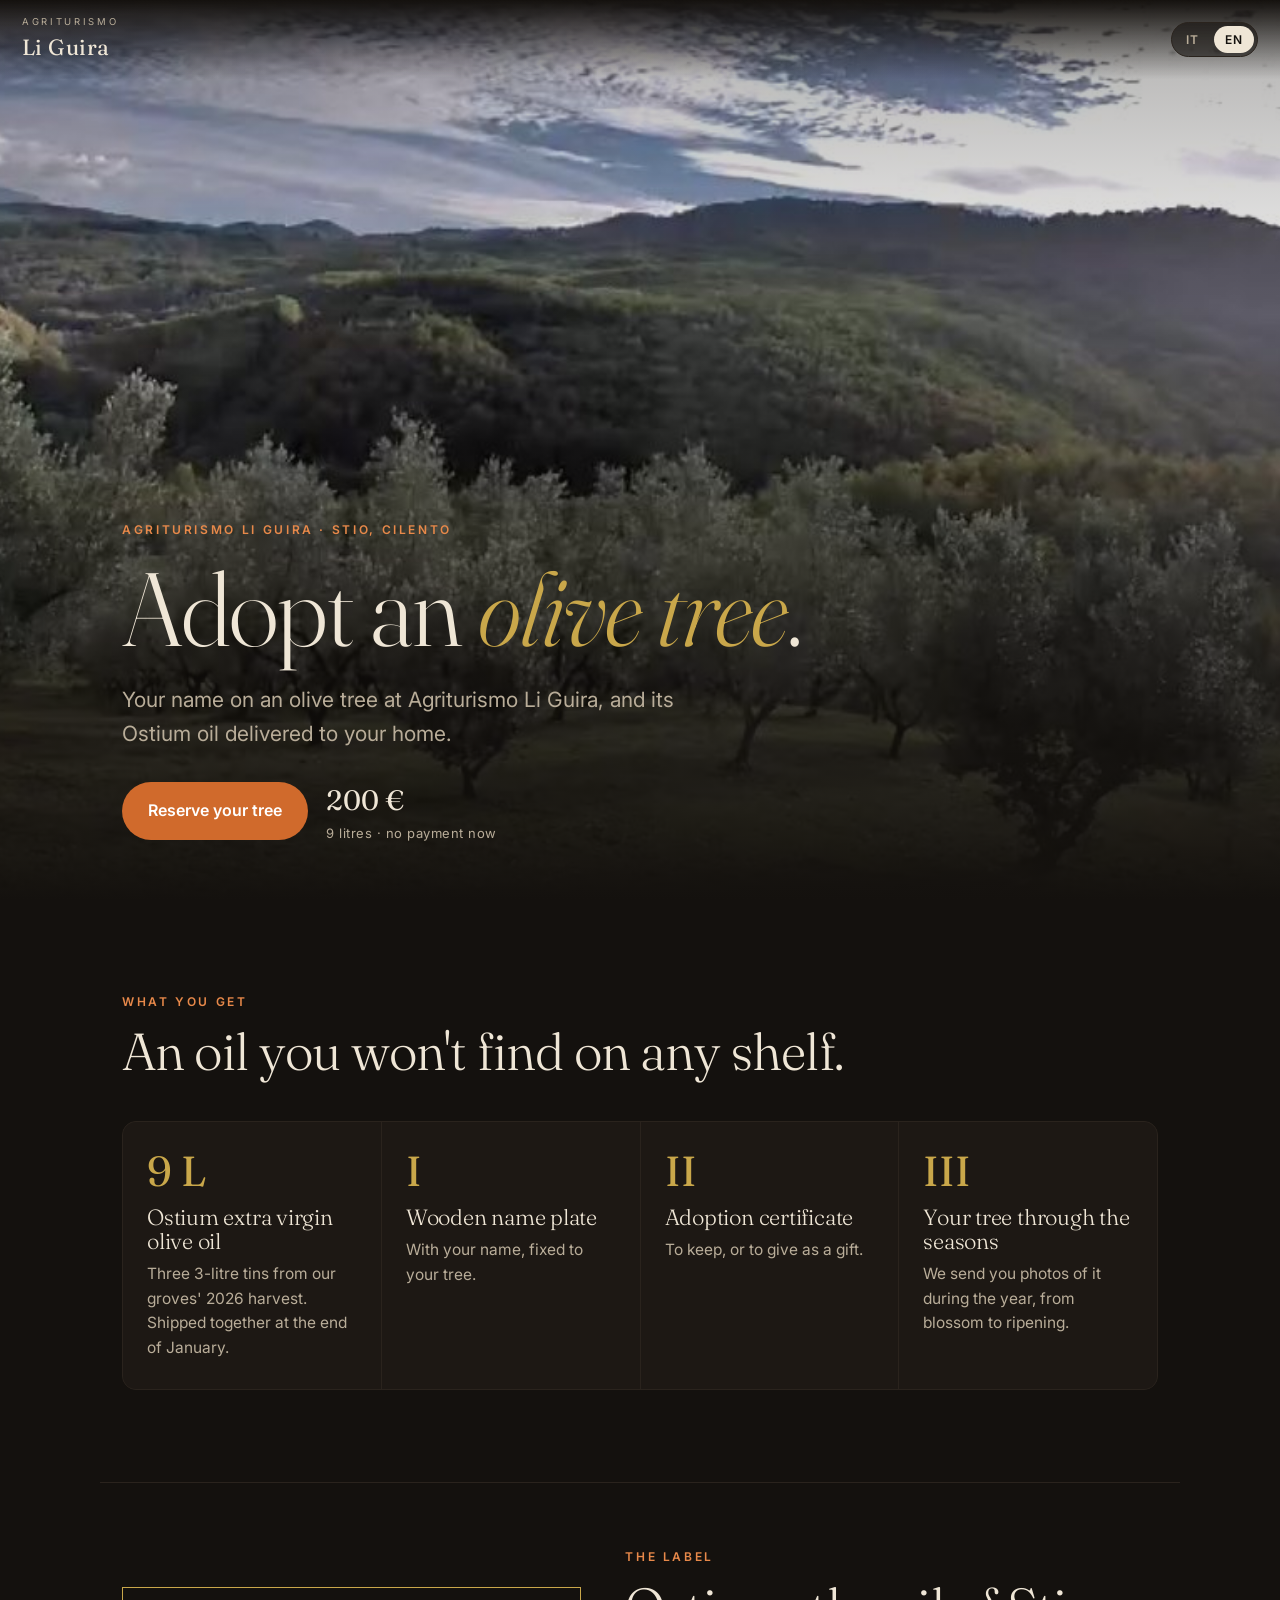
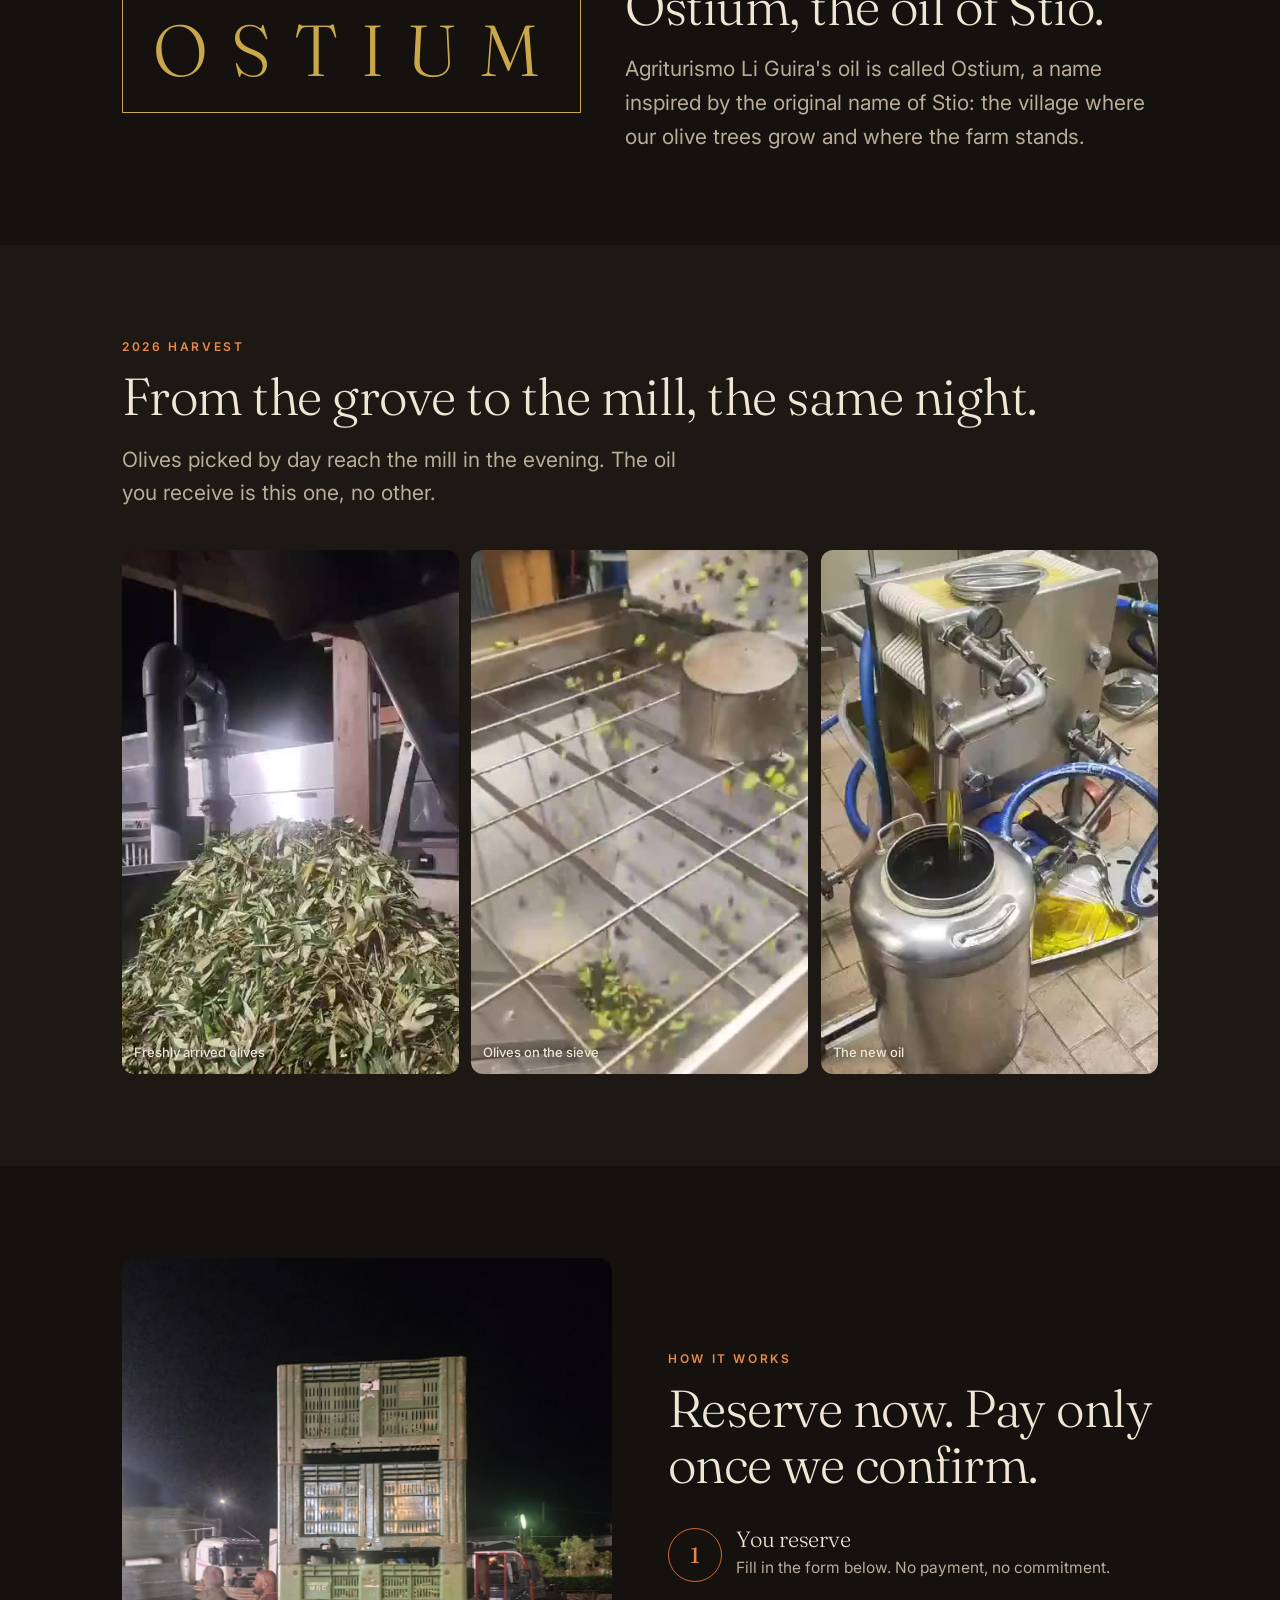
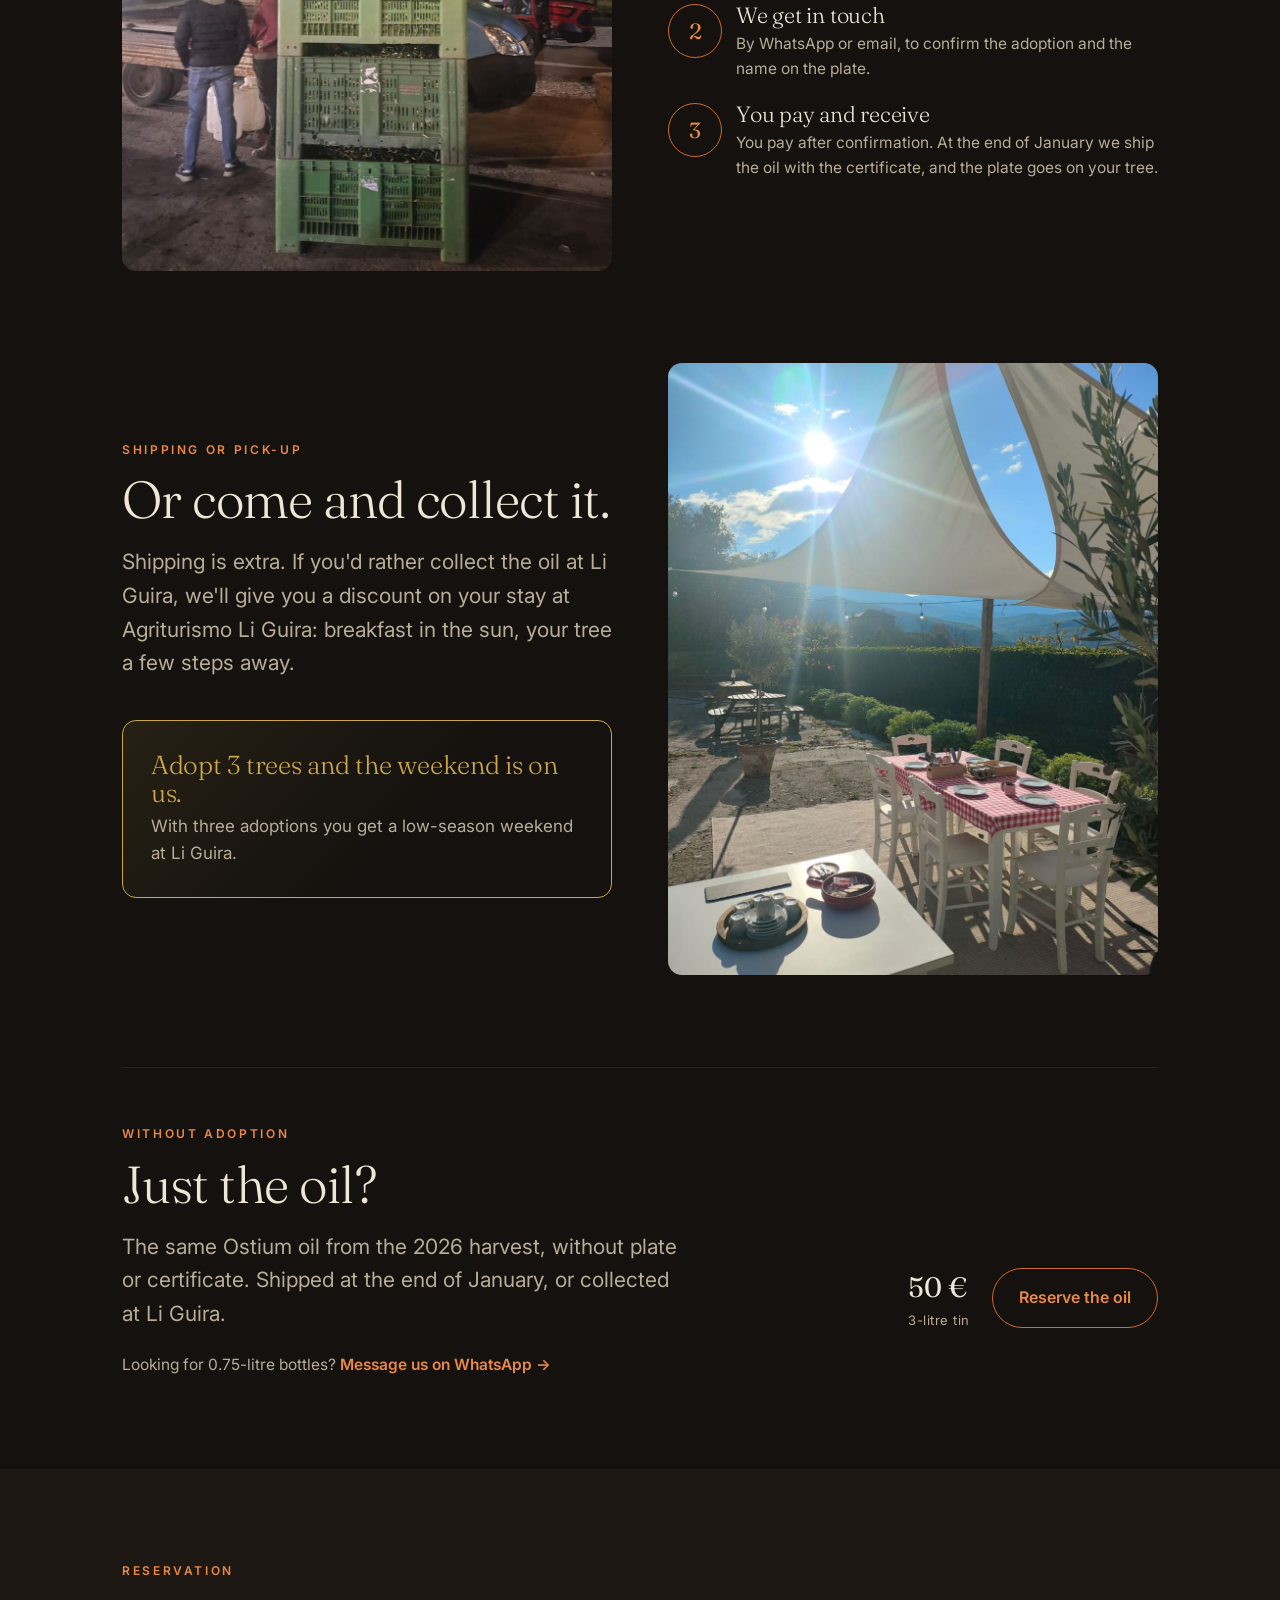
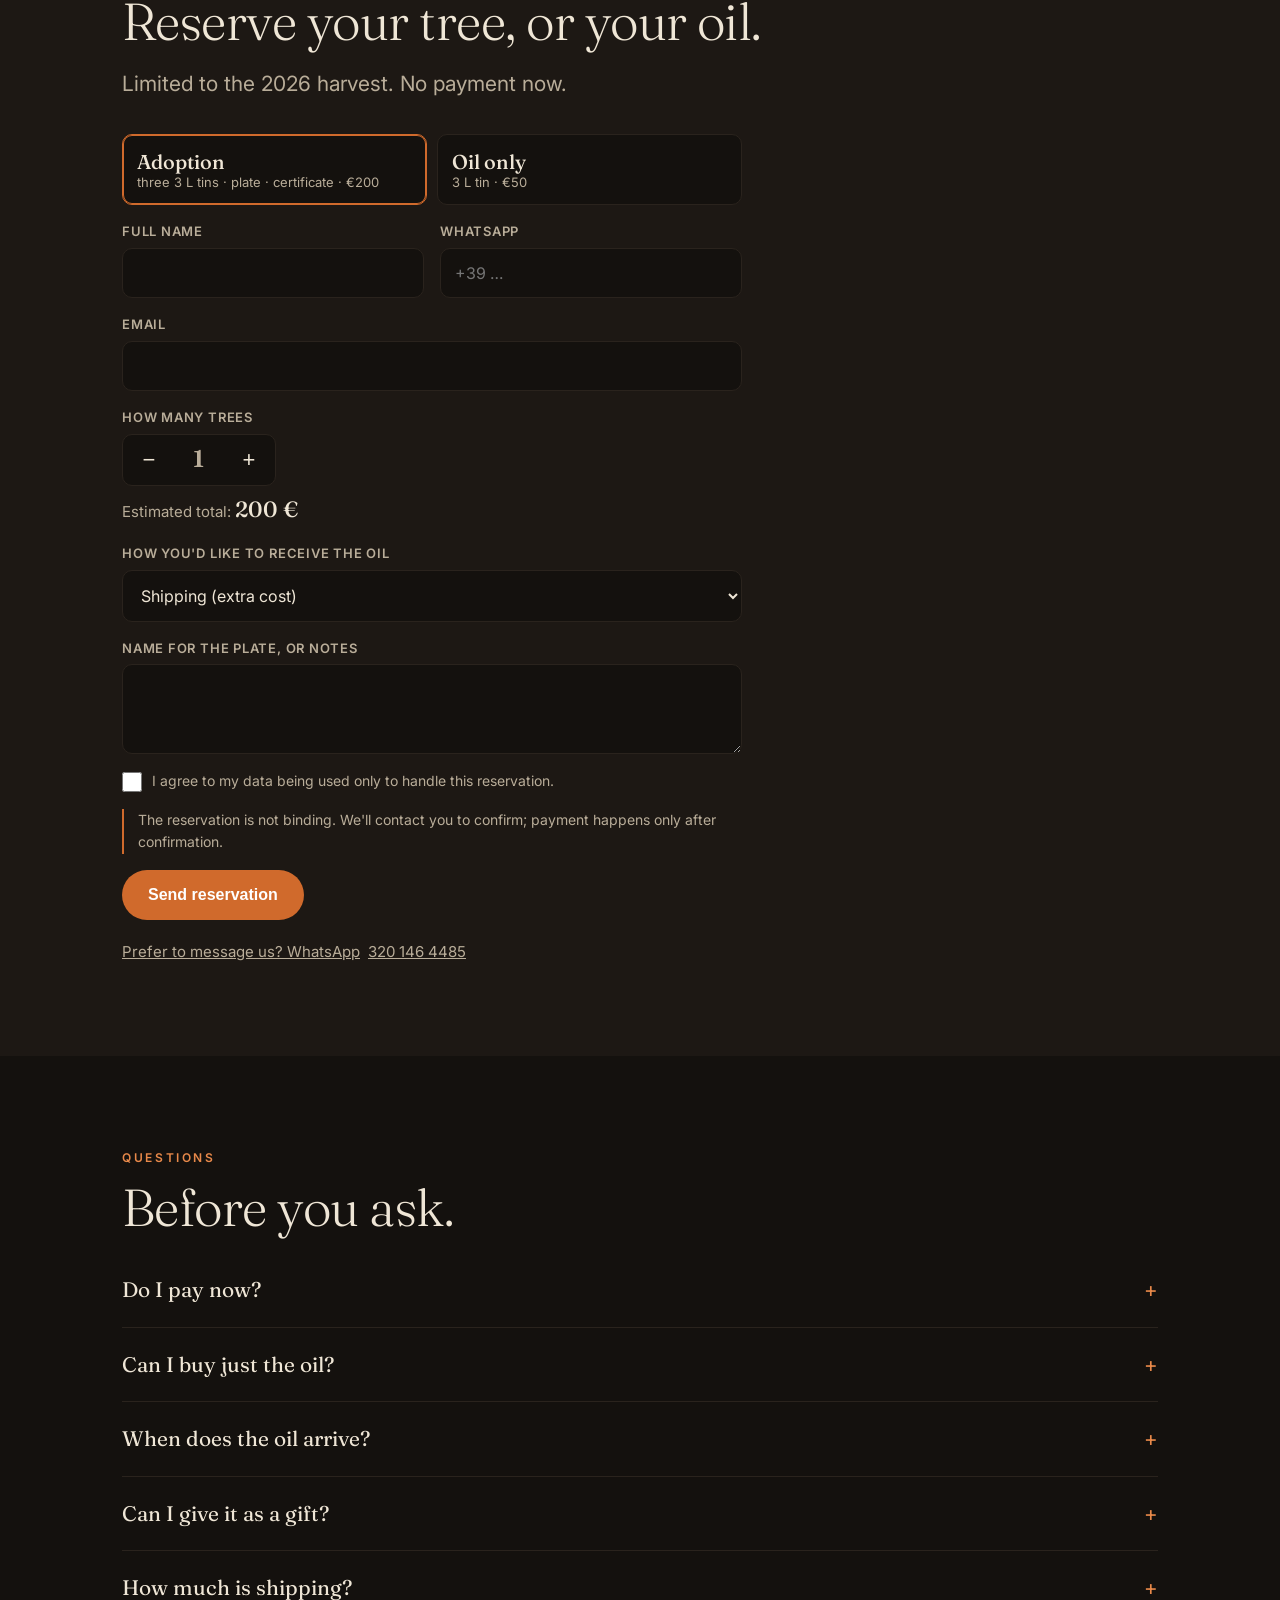
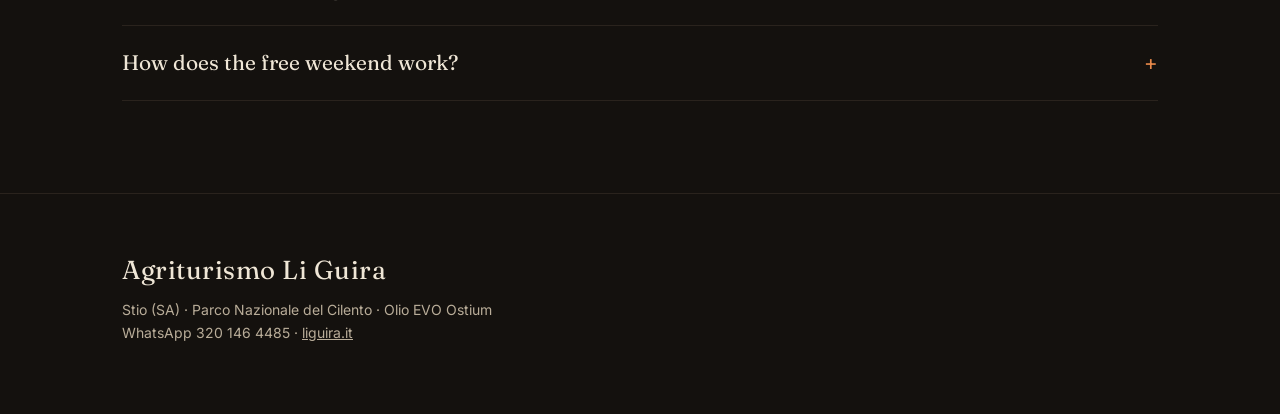
==== commit 236a004f: "Adotta un ulivo: brand Agriturismo Li Guira, olio Ostium, latta 3 L a 50 €, adozione a 200 € Co-Auth" ====
--- a/adotta/index.html
+++ b/adotta/index.html
@@ -3,8 +3,8 @@
 <head>
 <meta charset="utf-8">
 <meta name="viewport" content="width=device-width, initial-scale=1">
-<title>Adotta un ulivo — Li Guira</title>
-<meta name="description" content="Adotta un ulivo a Li Guira, nel Cilento: 9 litri di olio EVO, targhetta in legno col tuo nome, certificato di adozione.">
+<title>Adotta un ulivo — Agriturismo Li Guira</title>
+<meta name="description" content="Adotta un ulivo all'Agriturismo Li Guira, a Stio nel Cilento: 9 litri di olio EVO Ostium, targhetta in legno col tuo nome, certificato di adozione.">
 <link rel="preconnect" href="https://fonts.googleapis.com">
 <link rel="preconnect" href="https://fonts.gstatic.com" crossorigin>
 <link href="https://fonts.googleapis.com/css2?family=Fraunces:opsz,wght@9..144,300;9..144,500&family=Inter:wght@400;500;600&display=swap" rel="stylesheet">
@@ -33,6 +33,11 @@
 .lang button{background:none;border:0;color:var(--crema2);font:600 12px var(--sans);letter-spacing:.08em;padding:6px 11px;border-radius:99px;cursor:pointer}
 .lang button.on{background:var(--crema);color:var(--notte)}
 
+.logo small{display:block;font-family:var(--sans);font-size:9.5px;letter-spacing:.28em;text-transform:uppercase;color:var(--crema2);margin-bottom:1px}
+footer .logo{font-size:26px}
+.ostium{display:grid;grid-template-columns:auto 1fr;gap:44px;align-items:center;border-top:1px solid var(--cenere);padding-top:64px}
+.ost-mark{font-family:var(--serif);font-weight:300;font-size:clamp(40px,8vw,72px);letter-spacing:.32em;color:var(--oro);border:1px solid var(--oro);padding:26px 18px 26px 30px;line-height:1}
+@media(max-width:700px){.ostium{grid-template-columns:1fr;gap:28px}.ost-mark{justify-self:start}}
 /* hero */
 .hero{position:relative;min-height:100svh;display:flex;align-items:flex-end;overflow:hidden}
 .hero video,.hero img{position:absolute;inset:0;width:100%;height:100%;object-fit:cover}
@@ -43,7 +48,7 @@
 .hero .wrap{position:relative;z-index:2;padding-bottom:56px;width:100%}
 .hero h1{font-size:clamp(48px,10vw,104px);margin:14px 0 18px}
 .hero h1 em{font-style:italic;color:var(--oro)}
-.cta{display:inline-flex;align-items:center;gap:10px;background:var(--brace);color:#fff;text-decoration:none;font-weight:600;font-size:16px;padding:16px 26px;border-radius:99px;border:0;cursor:pointer;transition:background .2s}
+.cta{white-space:nowrap;display:inline-flex;align-items:center;gap:10px;background:var(--brace);color:#fff;text-decoration:none;font-weight:600;font-size:16px;padding:16px 26px;border-radius:99px;border:0;cursor:pointer;transition:background .2s}
 .cta:hover{background:var(--brace2)}
 .hero .row{display:flex;flex-wrap:wrap;align-items:center;gap:18px;margin-top:28px}
 .price-tag{font-family:var(--serif);font-size:28px}
@@ -135,7 +140,7 @@
 <body>
 
 <header class="bar">
-  <a class="logo" href="#top">Li Guira</a>
+  <a class="logo" href="#top"><small>Agriturismo</small>Li Guira</a>
   <div class="lang" role="group" aria-label="Lingua">
     <button data-l="it" class="on">IT</button><button data-l="en">EN</button>
   </div>
@@ -146,12 +151,12 @@
   <video class="h-tall" src="media/hero-v.mp4" poster="media/hero-v.jpg" autoplay muted loop playsinline></video>
   <img class="h-wide" src="media/cover.jpg" alt="L'uliveto di Li Guira con le montagne del Cilento">
   <div class="wrap">
-    <div class="eyebrow" data-t="hero_eye">Stio · Parco Nazionale del Cilento</div>
+    <div class="eyebrow" data-t="hero_eye">Agriturismo Li Guira · Stio, Cilento</div>
     <h1 data-t="hero_h">Adotta un <em>ulivo</em>.</h1>
-    <p class="lead" data-t="hero_p">Il tuo nome su un albero del nostro uliveto, e il suo olio a casa tua.</p>
+    <p class="lead" data-t="hero_p">Il tuo nome su un ulivo dell'Agriturismo Li Guira, e il suo olio Ostium a casa tua.</p>
     <div class="row">
       <a class="cta" href="#prenota" data-t="cta">Prenota la tua adozione</a>
-      <div class="price-tag">190 €<small data-t="hero_price">9 litri · nessun pagamento ora</small></div>
+      <div class="price-tag">200 €<small data-t="hero_price">9 litri · nessun pagamento ora</small></div>
     </div>
   </div>
 </section>
@@ -161,10 +166,21 @@
     <div class="eyebrow" data-t="get_eye">Cosa ricevi</div>
     <h2 data-t="get_h">Un olio che non troverai su nessuno scaffale.</h2>
     <div class="grid4">
-      <div class="item"><div class="n">9 L</div><h3 data-t="g1h">Olio EVO del Cilento</h3><p data-t="g1p">Tre latte da 3 litri, dal raccolto 2026 dei nostri uliveti. Spedite a fine gennaio in un'unica scatola.</p></div>
+      <div class="item"><div class="n">9 L</div><h3 data-t="g1h">Olio EVO Ostium</h3><p data-t="g1p">Tre latte da 3 litri, dal raccolto 2026 dei nostri uliveti. Spedite a fine gennaio in un'unica scatola.</p></div>
       <div class="item"><div class="n">I</div><h3 data-t="g2h">Targhetta in legno</h3><p data-t="g2p">Col tuo nome, fissata sul tuo ulivo.</p></div>
       <div class="item"><div class="n">II</div><h3 data-t="g3h">Certificato di adozione</h3><p data-t="g3p">Da tenere, o da regalare.</p></div>
       <div class="item"><div class="n">III</div><h3 data-t="g4h">Il tuo ulivo nelle stagioni</h3><p data-t="g4p">Ti mandiamo le sue foto durante l'anno, dalla fioritura alla maturazione.</p></div>
+    </div>
+  </div>
+</section>
+
+<section style="padding-top:0">
+  <div class="wrap fade ostium">
+    <div class="ost-mark" aria-hidden="true">OSTIUM</div>
+    <div>
+      <div class="eyebrow" data-t="os_eye">L'etichetta</div>
+      <h2 data-t="os_h">Ostium, l'olio di Stio.</h2>
+      <p class="lead" data-t="os_p">L'olio dell'Agriturismo Li Guira porta il nome di Ostium, che si ispira al nome originario di Stio: il borgo dove crescono i nostri ulivi e dove ha sede l'agriturismo.</p>
     </div>
   </div>
 </section>
@@ -202,7 +218,7 @@
     <div>
       <div class="eyebrow" data-t="rit_eye">Spedizione o ritiro</div>
       <h2 data-t="rit_h">Oppure vieni a prenderlo.</h2>
-      <p class="lead" data-t="rit_p">La spedizione è a parte. Se preferisci ritirare l'olio a Li Guira, ti riserviamo uno sconto sul soggiorno: colazione al sole, il tuo ulivo a due passi.</p>
+      <p class="lead" data-t="rit_p">La spedizione è a parte. Se preferisci ritirare l'olio a Li Guira, ti riserviamo uno sconto sul soggiorno all'Agriturismo Li Guira: colazione al sole, il tuo ulivo a due passi.</p>
       <div class="bonus">
         <h3 data-t="b_h">Adotti 3 ulivi? Il weekend te lo regaliamo.</h3>
         <p data-t="b_p">Con tre adozioni ricevi un weekend a Li Guira in bassa stagione.</p>
@@ -218,10 +234,10 @@
       <div>
         <div class="eyebrow" data-t="so_eye">Senza adozione</div>
         <h2 data-t="so_h">Ti basta l'olio?</h2>
-        <p class="lead" data-t="so_p">Lo stesso olio del raccolto 2026, senza targhetta e senza certificato. Spedito a fine gennaio, o da ritirare a Li Guira.</p>
+        <p class="lead" data-t="so_p">Lo stesso olio Ostium del raccolto 2026, senza targhetta e senza certificato. Spedito a fine gennaio, o da ritirare a Li Guira.</p>
       </div>
       <div class="solo-box">
-        <div class="price-tag">48 €<small data-t="so_unit">latta da 3 litri</small></div>
+        <div class="price-tag">50 €<small data-t="so_unit">latta da 3 litri</small></div>
         <a class="cta ghost" href="#prenota" data-pick="olio" data-t="so_btn">Prenota l'olio</a>
       </div>
     </div>
@@ -237,8 +253,8 @@
 
     <form id="f" novalidate>
       <div class="pick" role="radiogroup">
-        <button type="button" class="on" data-tipo="adozione"><b data-t="t_ad">Adozione</b><small data-t="t_ad_s">3 latte da 3 L · targhetta · certificato · 190 €</small></button>
-        <button type="button" data-tipo="olio"><b data-t="t_ol">Solo olio</b><small data-t="t_ol_s">latta da 3 L · 48 €</small></button>
+        <button type="button" class="on" data-tipo="adozione"><b data-t="t_ad">Adozione</b><small data-t="t_ad_s">3 latte da 3 L · targhetta · certificato · 200 €</small></button>
+        <button type="button" data-tipo="olio"><b data-t="t_ol">Solo olio</b><small data-t="t_ol_s">latta da 3 L · 50 €</small></button>
       </div>
       <div class="two">
         <label><span data-t="l_nome">Nome e cognome</span><input name="nome" required autocomplete="name"></label>
@@ -247,7 +263,7 @@
       <label><span data-t="l_email">Email</span><input name="email" type="email" required autocomplete="email"></label>
       <label><span id="qlab" data-t="l_ulivi">Quanti ulivi</span>
         <div class="stepper"><button type="button" data-d="-1" aria-label="meno">−</button><output id="qn">1</output><button type="button" data-d="1" aria-label="più">+</button></div>
-        <span class="total"><span data-t="l_tot">Totale indicativo</span>: <b id="tot">190 €</b> <span class="gift" id="gift" data-t="l_gift">· weekend in omaggio</span></span>
+        <span class="total"><span data-t="l_tot">Totale indicativo</span>: <b id="tot">200 €</b> <span class="gift" id="gift" data-t="l_gift">· weekend in omaggio</span></span>
       </label>
       <label><span data-t="l_rit">Come vuoi ricevere l'olio</span>
         <select name="ritiro">
@@ -275,7 +291,7 @@
     <div class="eyebrow" data-t="faq_eye">Domande</div>
     <h2 data-t="faq_h">Prima che tu ce lo chieda.</h2>
     <details><summary data-t="q1">Devo pagare adesso?</summary><p data-t="a1">No. Ora prenoti soltanto. Ti scriviamo per confermare e ti mandiamo i dati per il pagamento.</p></details>
-    <details><summary data-t="q6">Posso comprare solo l'olio?</summary><p data-t="a6">Sì: la latta da 3 litri costa 48 €, ed è lo stesso olio del raccolto 2026. Scegli "Solo olio" nel modulo. Per le bottiglie da 0,75 litri scrivici su WhatsApp.</p></details>
+    <details><summary data-t="q6">Posso comprare solo l'olio?</summary><p data-t="a6">Sì: la latta da 3 litri costa 50 €, ed è lo stesso olio Ostium del raccolto 2026. Scegli "Solo olio" nel modulo. Per le bottiglie da 0,75 litri scrivici su WhatsApp.</p></details>
     <details><summary data-t="q2">Quando arriva l'olio?</summary><p data-t="a2">Spediamo a fine gennaio. Se scegli il ritiro, lo prendi quando vieni a Li Guira.</p></details>
     <details><summary data-t="q3">Posso regalarlo?</summary><p data-t="a3">Sì. Scrivi nelle note il nome da mettere sulla targhetta e sul certificato: possiamo intestarli a chi vuoi.</p></details>
     <details><summary data-t="q4">Quanto costa la spedizione?</summary><p data-t="a4">Dipende dalla destinazione. Te lo diciamo prima della conferma, così decidi con il prezzo completo.</p></details>
@@ -286,8 +302,8 @@
 
 <footer>
   <div class="wrap">
-    <span class="logo">Li Guira</span>
-    Agriturismo · Stio (SA) · Parco Nazionale del Cilento<br>
+    <span class="logo">Agriturismo Li Guira</span>
+    Stio (SA) · Parco Nazionale del Cilento · Olio EVO Ostium<br>
     WhatsApp 320 146 4485 · <a href="https://www.liguira.it">liguira.it</a>
   </div>
 </footer>
@@ -300,14 +316,15 @@
 const WA = "393201464485";
 
 const T = { en: {
- hero_eye:"Stio · Cilento National Park", hero_h:"Adopt an <em>olive tree</em>.",
- hero_p:"Your name on a tree in our grove, and its oil delivered to your home.",
+ hero_eye:"Agriturismo Li Guira · Stio, Cilento", hero_h:"Adopt an <em>olive tree</em>.",
+ hero_p:"Your name on an olive tree at Agriturismo Li Guira, and its Ostium oil delivered to your home.",
  cta:"Reserve your tree", hero_price:"9 litres · no payment now",
  get_eye:"What you get", get_h:"An oil you won't find on any shelf.",
- g1h:"Cilento extra virgin olive oil", g1p:"Three 3-litre tins from our groves' 2026 harvest. Shipped together at the end of January.",
+ g1h:"Ostium extra virgin olive oil", g1p:"Three 3-litre tins from our groves' 2026 harvest. Shipped together at the end of January.",
  g2h:"Wooden name plate", g2p:"With your name, fixed to your tree.",
  g3h:"Adoption certificate", g3p:"To keep, or to give as a gift.",
  g4h:"Your tree through the seasons", g4p:"We send you photos of it during the year, from blossom to ripening.",
+ os_eye:"The label", os_h:"Ostium, the oil of Stio.", os_p:"Agriturismo Li Guira's oil is called Ostium, a name inspired by the original name of Stio: the village where our olive trees grow and where the farm stands.",
  fil_eye:"2026 harvest", fil_h:"From the grove to the mill, the same night.",
  fil_p:"Olives picked by day reach the mill in the evening. The oil you receive is this one, no other.",
  c1:"Freshly arrived olives", c2:"Olives on the sieve", c3:"The new oil",
@@ -316,11 +333,11 @@
  s2h:"We get in touch", s2p:"By WhatsApp or email, to confirm the adoption and the name on the plate.",
  s3h:"You pay and receive", s3p:"You pay after confirmation. At the end of January we ship the oil with the certificate, and the plate goes on your tree.",
  rit_eye:"Shipping or pick-up", rit_h:"Or come and collect it.",
- rit_p:"Shipping is extra. If you'd rather collect the oil at Li Guira, we'll give you a discount on your stay: breakfast in the sun, your tree a few steps away.",
+ rit_p:"Shipping is extra. If you'd rather collect the oil at Li Guira, we'll give you a discount on your stay at Agriturismo Li Guira: breakfast in the sun, your tree a few steps away.",
  b_h:"Adopt 3 trees and the weekend is on us.", b_p:"With three adoptions you get a low-season weekend at Li Guira.",
- so_eye:"Without adoption", so_h:"Just the oil?", so_p:"The same oil from the 2026 harvest, without plate or certificate. Shipped at the end of January, or collected at Li Guira.", so_unit:"3-litre tin", bt_p:"Looking for 0.75-litre bottles?", bt_a:"Message us on WhatsApp →", so_btn:"Reserve the oil",
- t_ad:"Adoption", t_ad_s:"three 3 L tins · plate · certificate · €190", t_ol:"Oil only", t_ol_s:"3 L tin · €48",
- q6:"Can I buy just the oil?", a6:"Yes: a 3-litre tin costs €48, the same oil from the 2026 harvest. Choose \"Oil only\" in the form. For 0.75-litre bottles, message us on WhatsApp.",
+ so_eye:"Without adoption", so_h:"Just the oil?", so_p:"The same Ostium oil from the 2026 harvest, without plate or certificate. Shipped at the end of January, or collected at Li Guira.", so_unit:"3-litre tin", bt_p:"Looking for 0.75-litre bottles?", bt_a:"Message us on WhatsApp →", so_btn:"Reserve the oil",
+ t_ad:"Adoption", t_ad_s:"three 3 L tins · plate · certificate · €200", t_ol:"Oil only", t_ol_s:"3 L tin · €50",
+ q6:"Can I buy just the oil?", a6:"Yes: a 3-litre tin costs €50, the same Ostium oil from the 2026 harvest. Choose \"Oil only\" in the form. For 0.75-litre bottles, message us on WhatsApp.",
  f_eye:"Reservation", f_h:"Reserve your tree, or your oil.", f_p:"Limited to the 2026 harvest. No payment now.",
  l_nome:"Full name", l_tel:"WhatsApp", l_email:"Email", l_ulivi:"How many trees",
  l_tot:"Estimated total", l_gift:"· free weekend included", l_rit:"How you'd like to receive the oil",
@@ -348,7 +365,7 @@
 document.querySelectorAll('.lang button').forEach(b=>b.onclick=()=>setLang(b.dataset.l));
 
 let q=1, tipo='adozione';
-const PREZZO={adozione:190, olio:48};
+const PREZZO={adozione:200, olio:50};
 const QLAB={adozione:{it:'Quanti ulivi',en:'How many trees'}, olio:{it:'Quante latte da 3 L',en:'How many 3 L tins'}};
 function calc(){
   document.getElementById('qn').textContent=q;
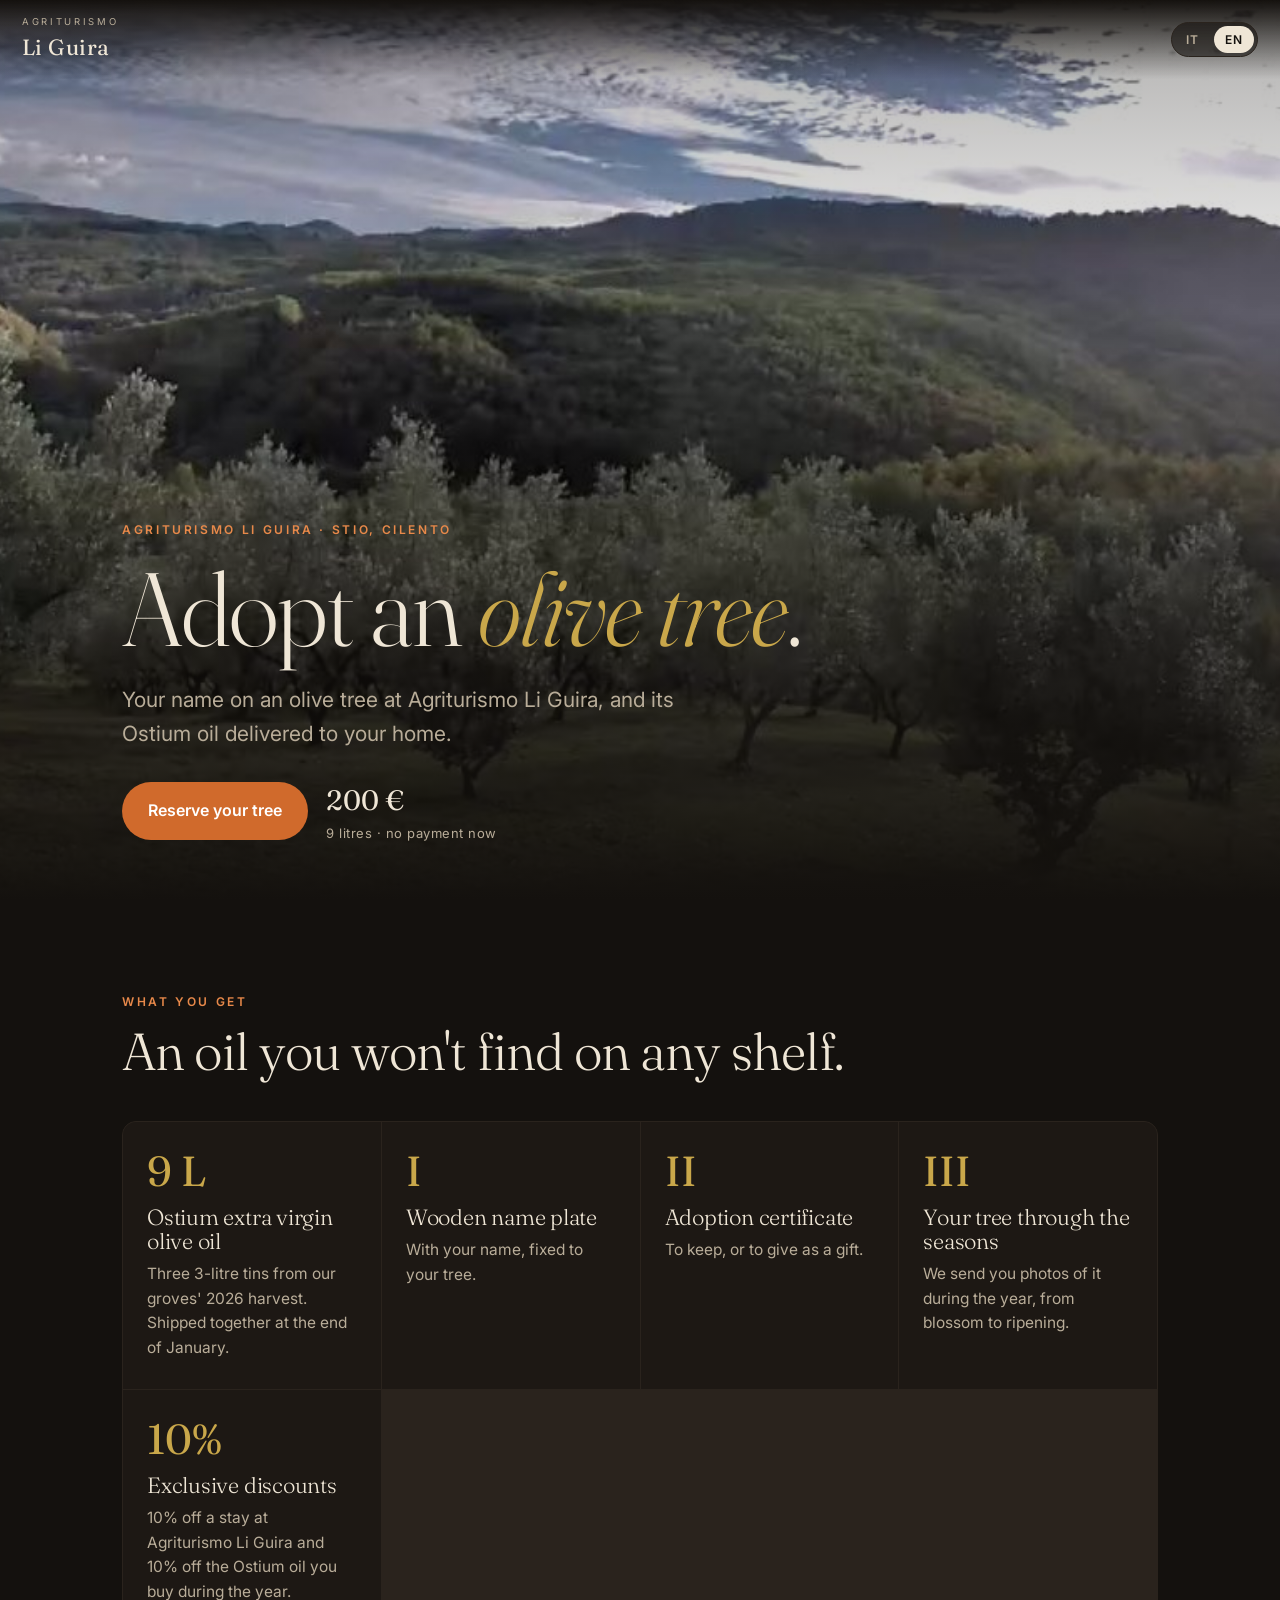
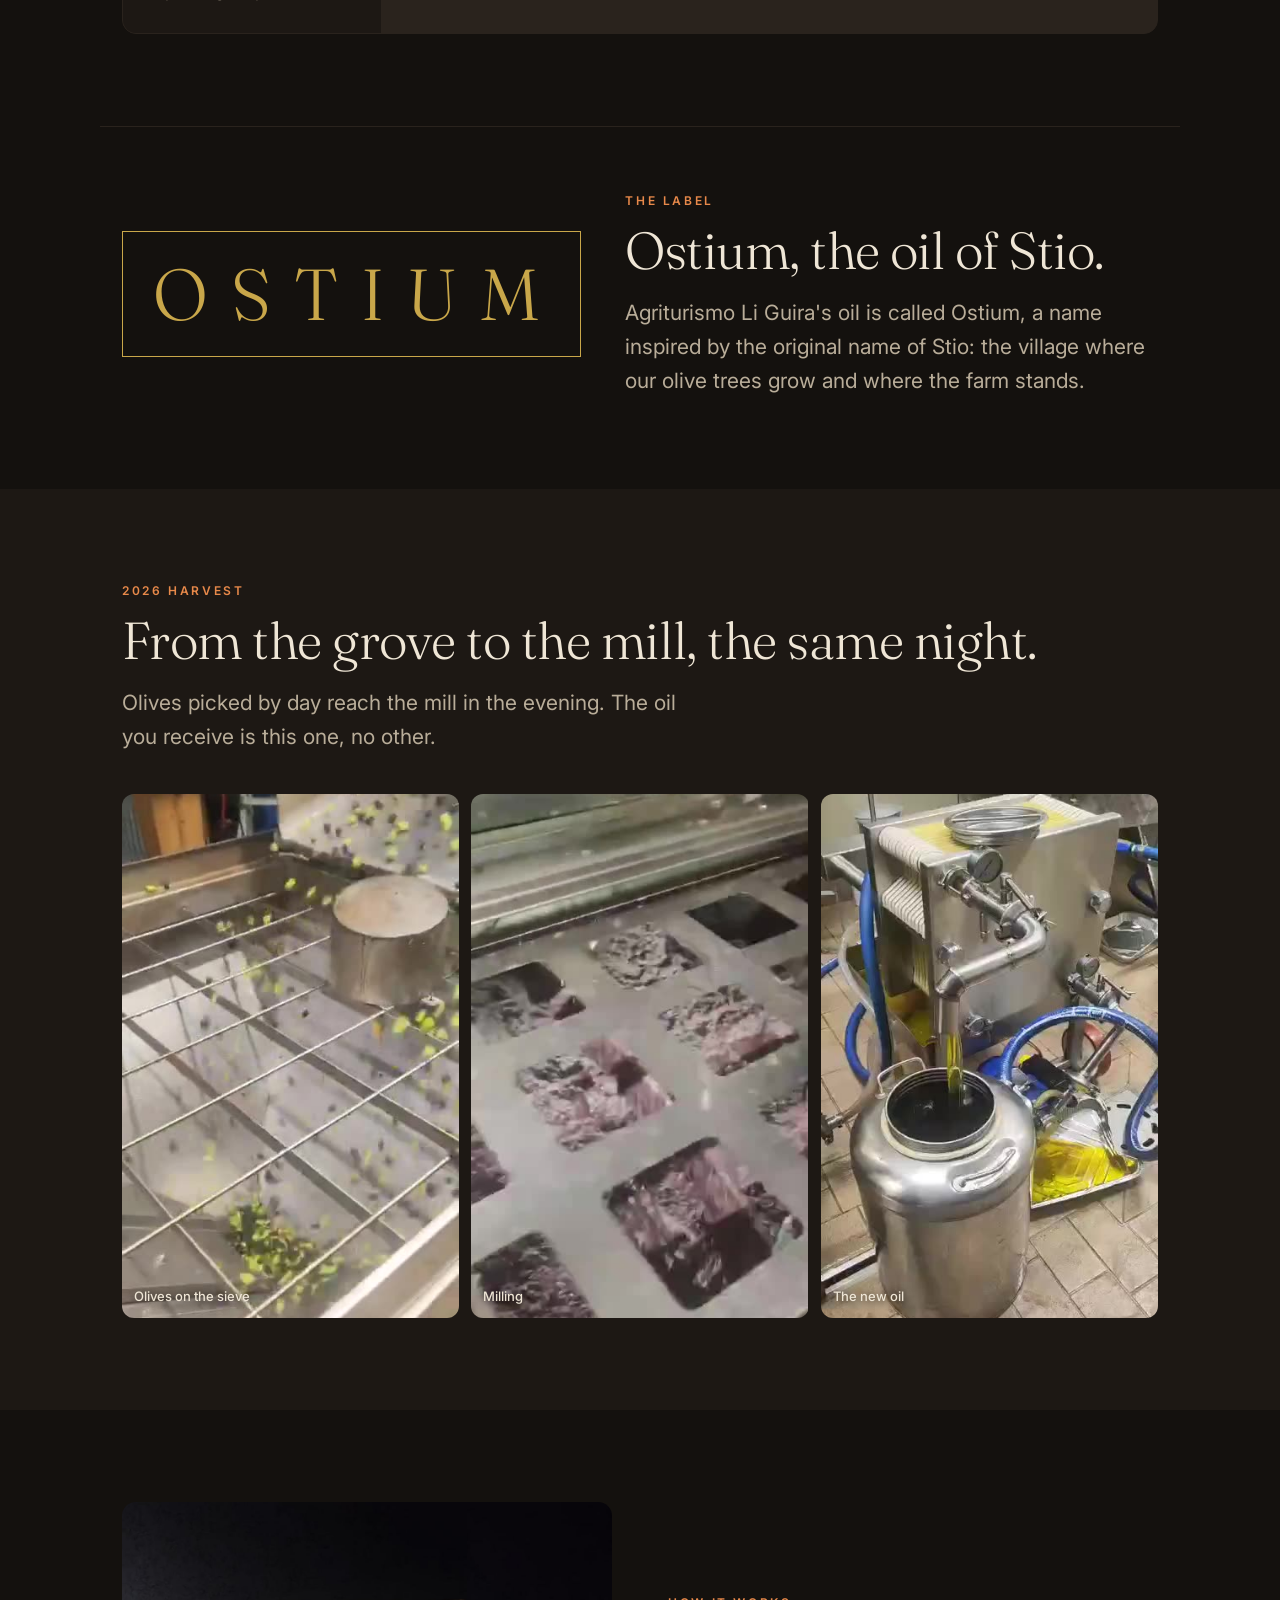
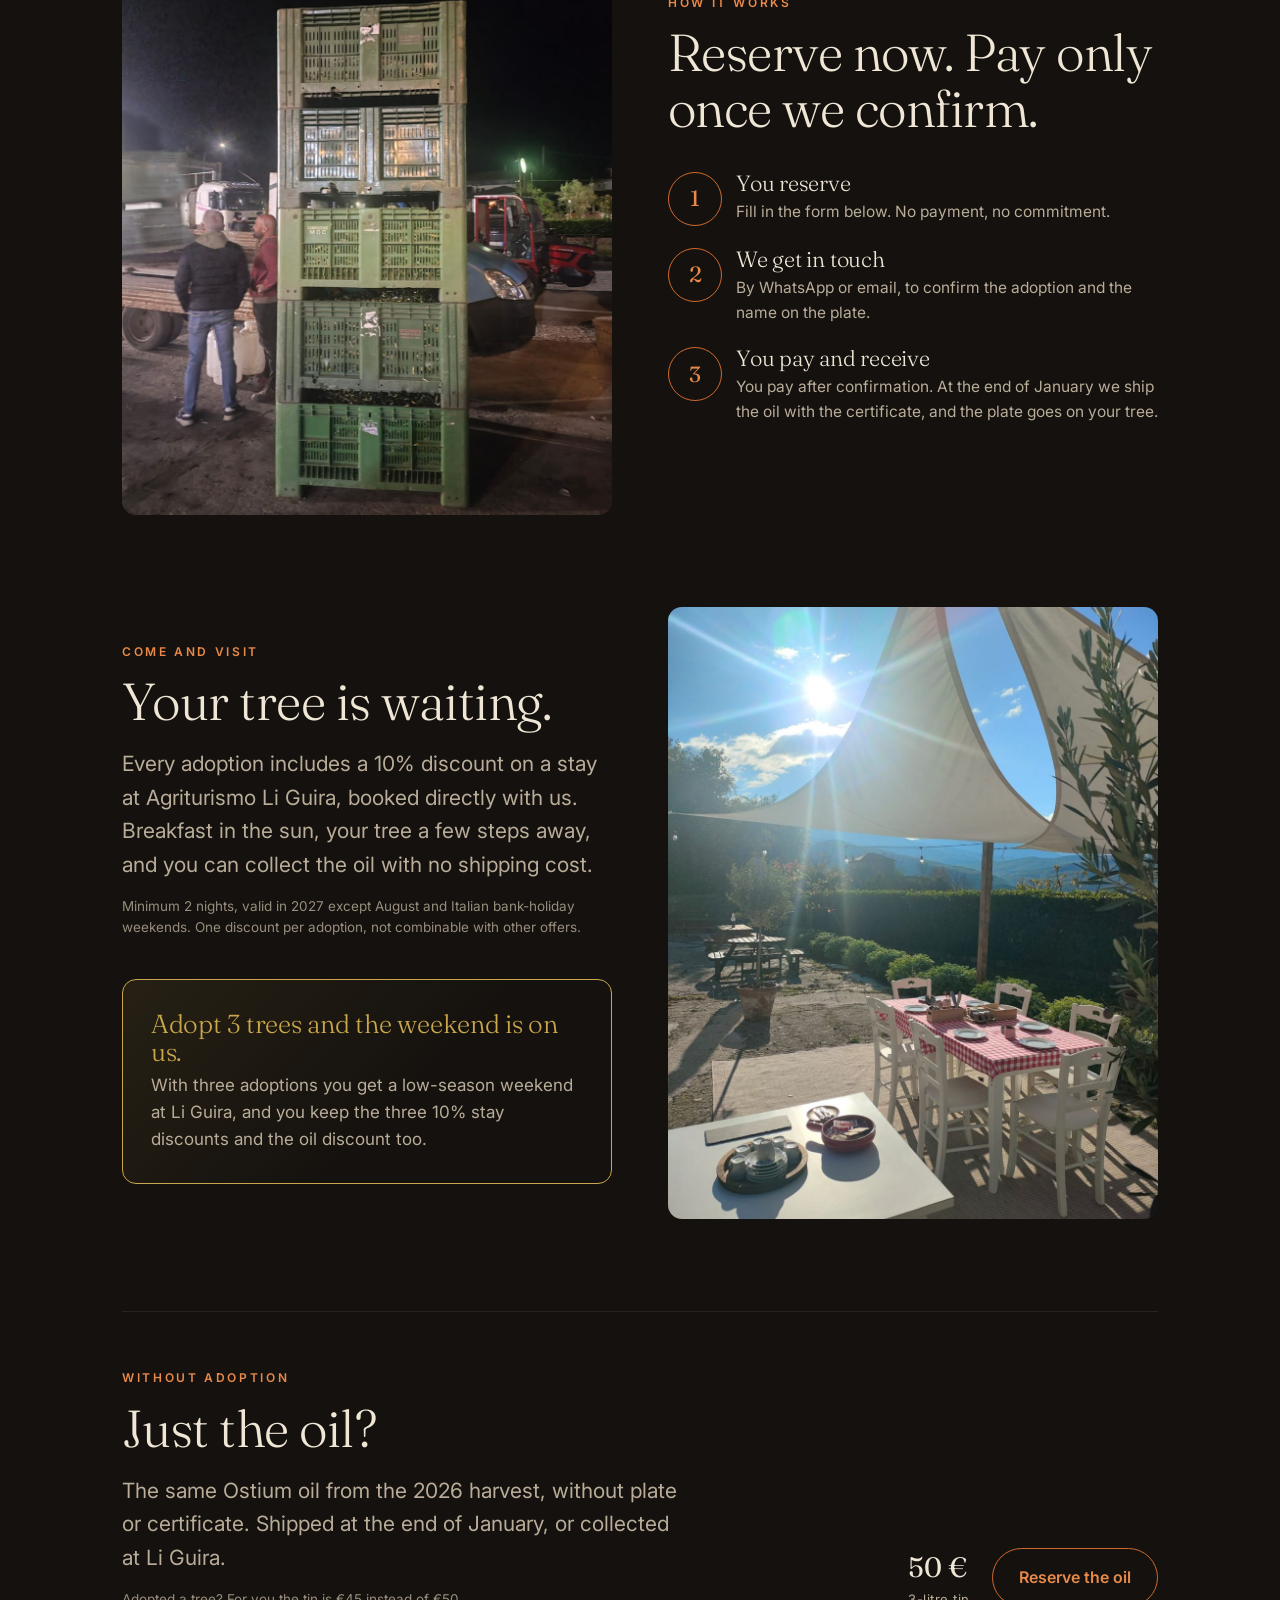
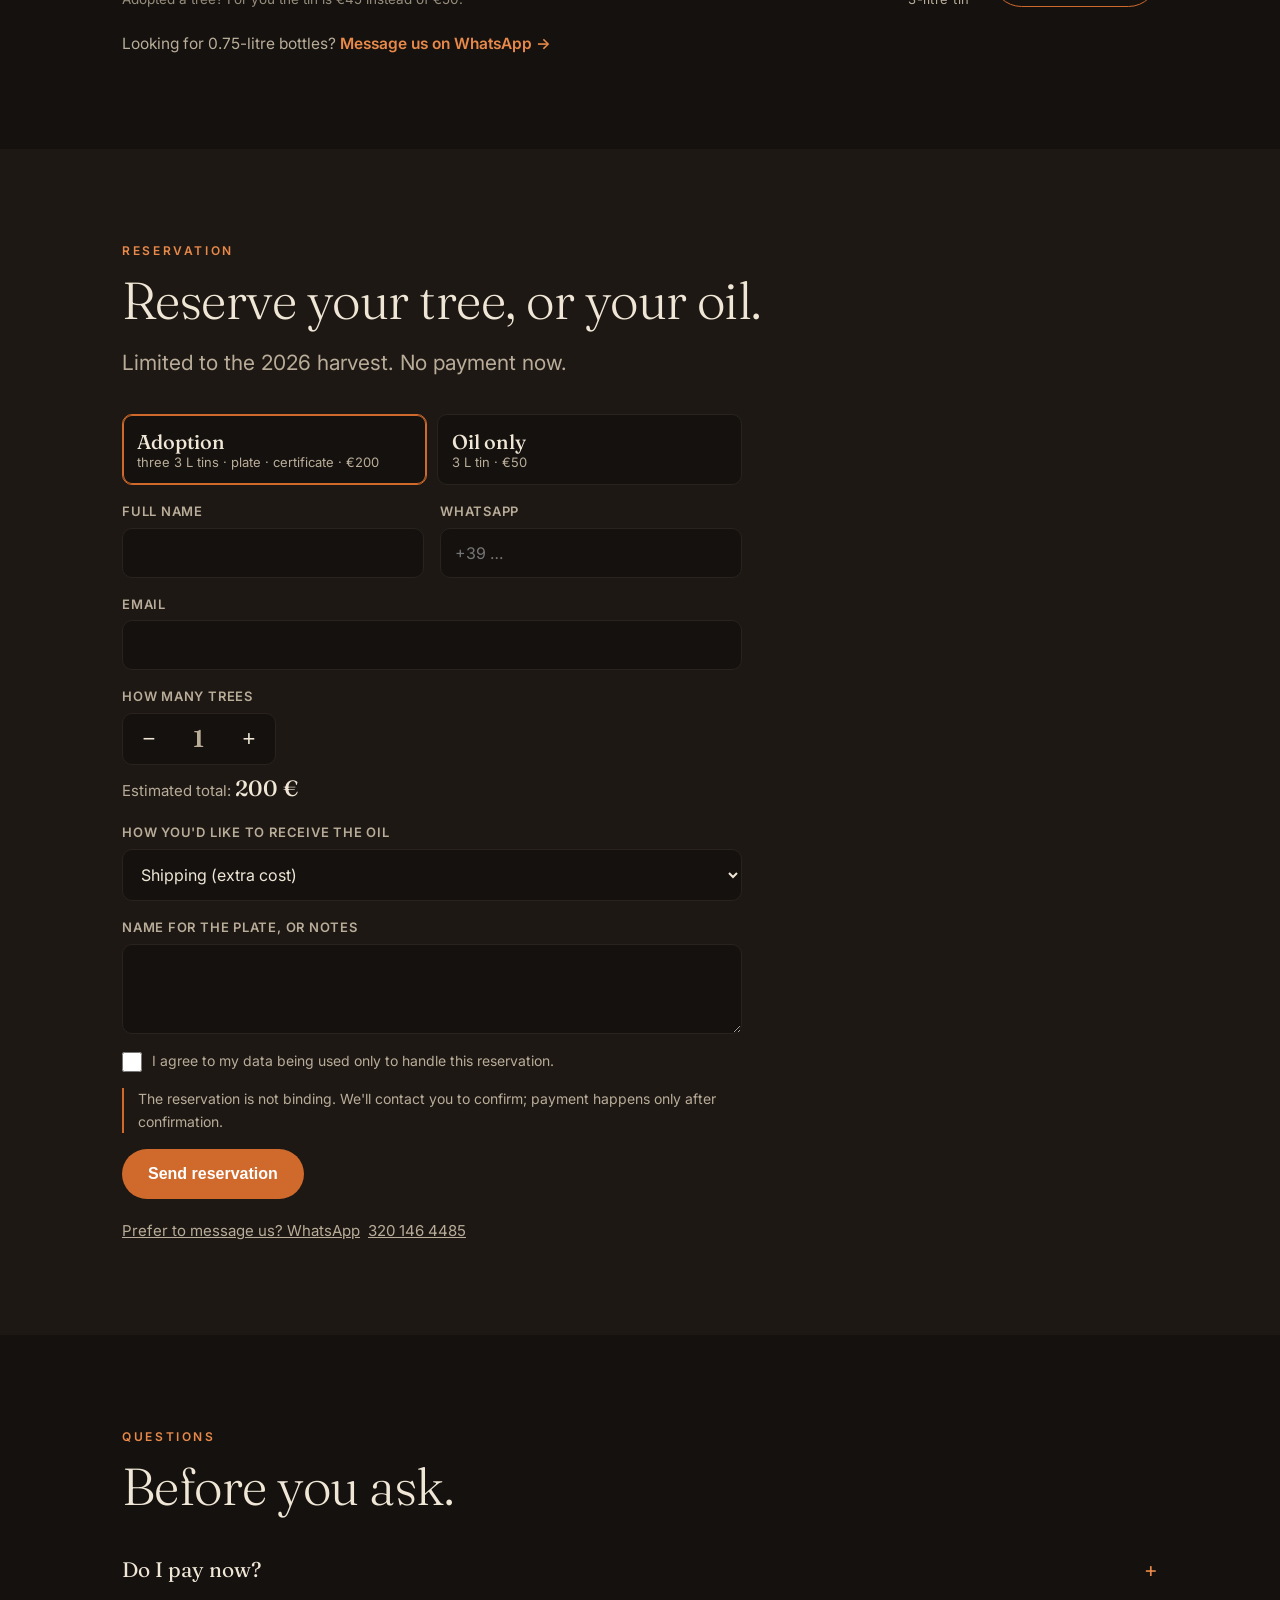
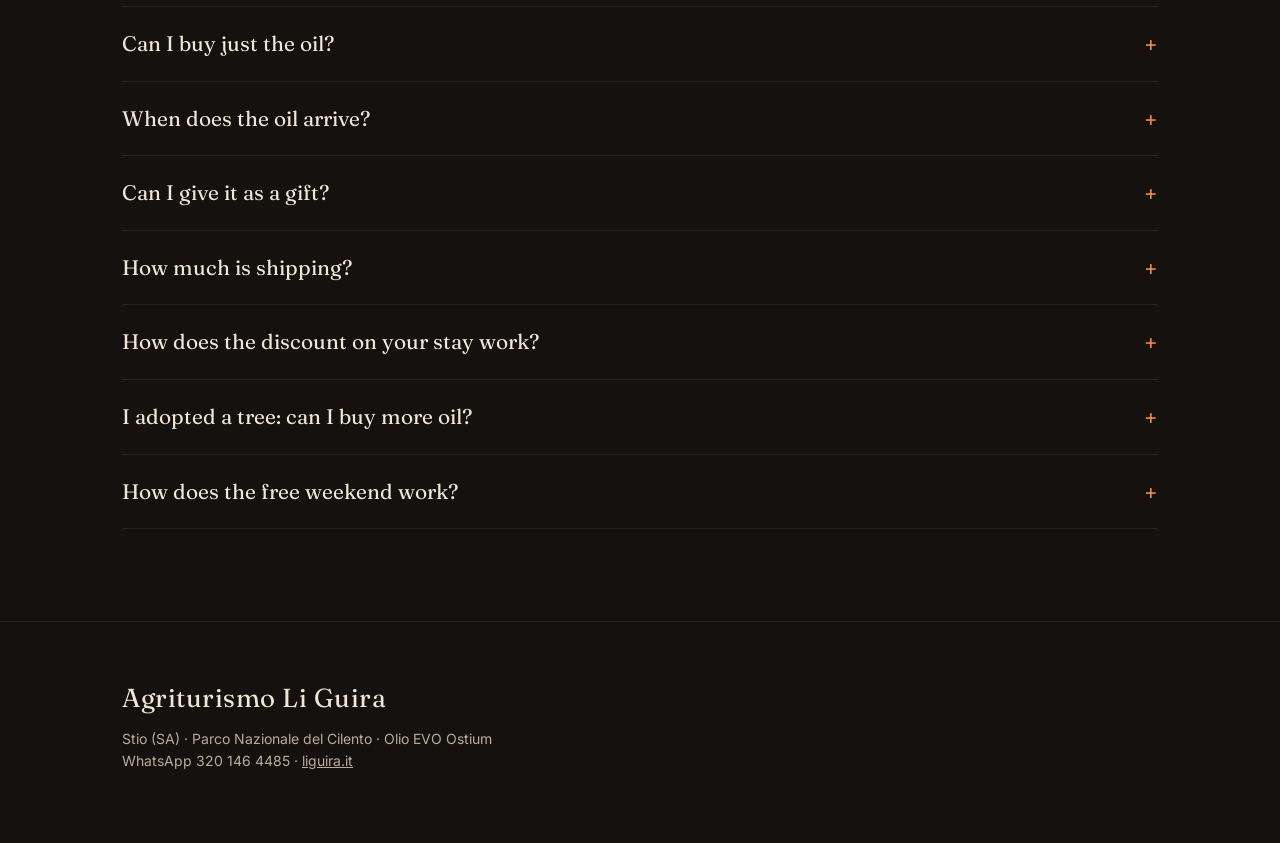
==== commit 5a433351: "Adotta un ulivo: sconti per chi adotta (10% soggiorno, 10% olio), video filiera riordinati Co-Author" ====
--- a/adotta/index.html
+++ b/adotta/index.html
@@ -111,6 +111,7 @@
 
 .solo{display:flex;flex-wrap:wrap;justify-content:space-between;align-items:flex-end;gap:28px;border-top:1px solid var(--cenere);padding-top:56px}
 .solo-box{display:flex;align-items:center;gap:22px}
+.terms{font-size:13.5px;color:var(--crema2);opacity:.8;margin-top:14px;max-width:520px}
 .bottiglie{margin-top:22px;color:var(--crema2);font-size:15.5px}
 .bottiglie a{color:var(--brace2);font-weight:600;text-decoration:none}
 .cta.ghost{background:none;border:1px solid var(--brace);color:var(--brace2)}
@@ -170,6 +171,7 @@
       <div class="item"><div class="n">I</div><h3 data-t="g2h">Targhetta in legno</h3><p data-t="g2p">Col tuo nome, fissata sul tuo ulivo.</p></div>
       <div class="item"><div class="n">II</div><h3 data-t="g3h">Certificato di adozione</h3><p data-t="g3p">Da tenere, o da regalare.</p></div>
       <div class="item"><div class="n">III</div><h3 data-t="g4h">Il tuo ulivo nelle stagioni</h3><p data-t="g4p">Ti mandiamo le sue foto durante l'anno, dalla fioritura alla maturazione.</p></div>
+      <div class="item"><div class="n">10%</div><h3 data-t="g5h">Sconti riservati</h3><p data-t="g5p">10% su un soggiorno all'Agriturismo Li Guira e 10% sull'olio Ostium che compri durante l'anno.</p></div>
     </div>
   </div>
 </section>
@@ -191,8 +193,8 @@
     <h2 data-t="fil_h">Dall'uliveto al frantoio, nella stessa notte.</h2>
     <p class="lead" data-t="fil_p">Le olive raccolte di giorno arrivano al frantoio la sera. Quello che ricevi è questo olio, non un altro.</p>
     <div class="clips">
-      <div class="clip"><video data-src="media/olive.mp4" poster="media/olive.jpg" muted loop playsinline></video><span data-t="c1">Le olive appena arrivate</span></div>
-      <div class="clip"><video data-src="media/caduta.mp4" poster="media/caduta.jpg" muted loop playsinline></video><span data-t="c2">Le olive sul vaglio</span></div>
+      <div class="clip"><video data-src="media/caduta.mp4" poster="media/caduta.jpg" muted loop playsinline></video><span data-t="c1">Le olive sul vaglio</span></div>
+      <div class="clip"><video data-src="media/molitura.mp4" poster="media/molitura.jpg" muted loop playsinline></video><span data-t="c2">La molitura</span></div>
       <div class="clip"><video data-src="media/olio.mp4" poster="media/olio.jpg" muted loop playsinline></video><span data-t="c3">L'olio nuovo</span></div>
     </div>
   </div>
@@ -216,12 +218,13 @@
 <section style="padding-top:0">
   <div class="wrap split fade">
     <div>
-      <div class="eyebrow" data-t="rit_eye">Spedizione o ritiro</div>
-      <h2 data-t="rit_h">Oppure vieni a prenderlo.</h2>
-      <p class="lead" data-t="rit_p">La spedizione è a parte. Se preferisci ritirare l'olio a Li Guira, ti riserviamo uno sconto sul soggiorno all'Agriturismo Li Guira: colazione al sole, il tuo ulivo a due passi.</p>
+      <div class="eyebrow" data-t="rit_eye">Vieni a trovarlo</div>
+      <h2 data-t="rit_h">Il tuo ulivo ti aspetta.</h2>
+      <p class="lead" data-t="rit_p">Ogni adozione include uno sconto del 10% su un soggiorno all'Agriturismo Li Guira, prenotato direttamente con noi. Colazione al sole, il tuo ulivo a due passi, e se vuoi ritiri l'olio senza spese di spedizione.</p>
+      <p class="terms" data-t="rit_t">Minimo 2 notti, valido nel 2027 escluso agosto e ponti. Uno sconto per adozione, non cumulabile con altre promozioni.</p>
       <div class="bonus">
         <h3 data-t="b_h">Adotti 3 ulivi? Il weekend te lo regaliamo.</h3>
-        <p data-t="b_p">Con tre adozioni ricevi un weekend a Li Guira in bassa stagione.</p>
+        <p data-t="b_p">Con tre adozioni ricevi un weekend a Li Guira in bassa stagione, e tieni anche i tre sconti del 10% sul soggiorno e lo sconto sull'olio.</p>
       </div>
     </div>
     <img src="media/terrazza.jpg" alt="Terrazza di Li Guira con vista sulle montagne del Cilento" loading="lazy">
@@ -235,6 +238,7 @@
         <div class="eyebrow" data-t="so_eye">Senza adozione</div>
         <h2 data-t="so_h">Ti basta l'olio?</h2>
         <p class="lead" data-t="so_p">Lo stesso olio Ostium del raccolto 2026, senza targhetta e senza certificato. Spedito a fine gennaio, o da ritirare a Li Guira.</p>
+        <p class="terms" data-t="so_ad">Hai adottato un ulivo? Per te la latta costa 45 € invece di 50 €.</p>
       </div>
       <div class="solo-box">
         <div class="price-tag">50 €<small data-t="so_unit">latta da 3 litri</small></div>
@@ -268,7 +272,7 @@
       <label><span data-t="l_rit">Come vuoi ricevere l'olio</span>
         <select name="ritiro">
           <option value="Spedizione" data-t="o_sped">Spedizione (costo a parte)</option>
-          <option value="Ritiro a Li Guira" data-t="o_rit">Ritiro a Li Guira, con sconto sul soggiorno</option>
+          <option value="Ritiro a Li Guira" data-t="o_rit">Ritiro a Li Guira (senza spedizione)</option>
           <option value="Da decidere" data-t="o_dec">Decido più avanti</option>
         </select>
       </label>
@@ -295,7 +299,9 @@
     <details><summary data-t="q2">Quando arriva l'olio?</summary><p data-t="a2">Spediamo a fine gennaio. Se scegli il ritiro, lo prendi quando vieni a Li Guira.</p></details>
     <details><summary data-t="q3">Posso regalarlo?</summary><p data-t="a3">Sì. Scrivi nelle note il nome da mettere sulla targhetta e sul certificato: possiamo intestarli a chi vuoi.</p></details>
     <details><summary data-t="q4">Quanto costa la spedizione?</summary><p data-t="a4">Dipende dalla destinazione. Te lo diciamo prima della conferma, così decidi con il prezzo completo.</p></details>
-    <details><summary data-t="q5">Come funziona il weekend omaggio?</summary><p data-t="a5">Adottando tre ulivi ricevi un weekend a Li Guira in bassa stagione. Date e alloggio li concordiamo insieme.</p></details>
+    <details><summary data-t="q7">Come funziona lo sconto sul soggiorno?</summary><p data-t="a7">Ogni ulivo adottato dà diritto a uno sconto del 10% su un soggiorno all'Agriturismo Li Guira prenotato direttamente con noi (WhatsApp o sito): minimo 2 notti, nel 2027, escluso agosto e ponti. Non è cumulabile con altre promozioni e non vale per l'acquisto del solo olio.</p></details>
+    <details><summary data-t="q8">Ho adottato un ulivo: posso comprare altro olio?</summary><p data-t="a8">Sì, con il 10% di sconto: la latta da 3 litri ti costa 45 € invece di 50 €. Vale per tutto il 2027, fino a esaurimento dell'olio del raccolto.</p></details>
+    <details><summary data-t="q5">Come funziona il weekend omaggio?</summary><p data-t="a5">Adottando tre ulivi ricevi un weekend a Li Guira in bassa stagione. Date e alloggio li concordiamo insieme. Il weekend si aggiunge agli sconti: tieni i tre sconti del 10% sul soggiorno e il 10% sull'olio.</p></details>
   </div>
 </section>
 </main>
@@ -323,25 +329,26 @@
  g1h:"Ostium extra virgin olive oil", g1p:"Three 3-litre tins from our groves' 2026 harvest. Shipped together at the end of January.",
  g2h:"Wooden name plate", g2p:"With your name, fixed to your tree.",
  g3h:"Adoption certificate", g3p:"To keep, or to give as a gift.",
- g4h:"Your tree through the seasons", g4p:"We send you photos of it during the year, from blossom to ripening.",
+ g4h:"Your tree through the seasons", g4p:"We send you photos of it during the year, from blossom to ripening.", g5h:"Exclusive discounts", g5p:"10% off a stay at Agriturismo Li Guira and 10% off the Ostium oil you buy during the year.",
  os_eye:"The label", os_h:"Ostium, the oil of Stio.", os_p:"Agriturismo Li Guira's oil is called Ostium, a name inspired by the original name of Stio: the village where our olive trees grow and where the farm stands.",
  fil_eye:"2026 harvest", fil_h:"From the grove to the mill, the same night.",
  fil_p:"Olives picked by day reach the mill in the evening. The oil you receive is this one, no other.",
- c1:"Freshly arrived olives", c2:"Olives on the sieve", c3:"The new oil",
+ c1:"Olives on the sieve", c2:"Milling", c3:"The new oil",
  how_eye:"How it works", how_h:"Reserve now. Pay only once we confirm.",
  s1h:"You reserve", s1p:"Fill in the form below. No payment, no commitment.",
  s2h:"We get in touch", s2p:"By WhatsApp or email, to confirm the adoption and the name on the plate.",
  s3h:"You pay and receive", s3p:"You pay after confirmation. At the end of January we ship the oil with the certificate, and the plate goes on your tree.",
- rit_eye:"Shipping or pick-up", rit_h:"Or come and collect it.",
- rit_p:"Shipping is extra. If you'd rather collect the oil at Li Guira, we'll give you a discount on your stay at Agriturismo Li Guira: breakfast in the sun, your tree a few steps away.",
- b_h:"Adopt 3 trees and the weekend is on us.", b_p:"With three adoptions you get a low-season weekend at Li Guira.",
- so_eye:"Without adoption", so_h:"Just the oil?", so_p:"The same Ostium oil from the 2026 harvest, without plate or certificate. Shipped at the end of January, or collected at Li Guira.", so_unit:"3-litre tin", bt_p:"Looking for 0.75-litre bottles?", bt_a:"Message us on WhatsApp →", so_btn:"Reserve the oil",
+ rit_eye:"Come and visit", rit_h:"Your tree is waiting.",
+ rit_p:"Every adoption includes a 10% discount on a stay at Agriturismo Li Guira, booked directly with us. Breakfast in the sun, your tree a few steps away, and you can collect the oil with no shipping cost.",
+ rit_t:"Minimum 2 nights, valid in 2027 except August and Italian bank-holiday weekends. One discount per adoption, not combinable with other offers.",
+ b_h:"Adopt 3 trees and the weekend is on us.", b_p:"With three adoptions you get a low-season weekend at Li Guira, and you keep the three 10% stay discounts and the oil discount too.",
+ so_eye:"Without adoption", so_h:"Just the oil?", so_p:"The same Ostium oil from the 2026 harvest, without plate or certificate. Shipped at the end of January, or collected at Li Guira.", so_unit:"3-litre tin", so_ad:"Adopted a tree? For you the tin is €45 instead of €50.", bt_p:"Looking for 0.75-litre bottles?", bt_a:"Message us on WhatsApp →", so_btn:"Reserve the oil",
  t_ad:"Adoption", t_ad_s:"three 3 L tins · plate · certificate · €200", t_ol:"Oil only", t_ol_s:"3 L tin · €50",
  q6:"Can I buy just the oil?", a6:"Yes: a 3-litre tin costs €50, the same Ostium oil from the 2026 harvest. Choose \"Oil only\" in the form. For 0.75-litre bottles, message us on WhatsApp.",
  f_eye:"Reservation", f_h:"Reserve your tree, or your oil.", f_p:"Limited to the 2026 harvest. No payment now.",
  l_nome:"Full name", l_tel:"WhatsApp", l_email:"Email", l_ulivi:"How many trees",
  l_tot:"Estimated total", l_gift:"· free weekend included", l_rit:"How you'd like to receive the oil",
- o_sped:"Shipping (extra cost)", o_rit:"Pick-up at Li Guira, with a discount on your stay", o_dec:"I'll decide later",
+ o_sped:"Shipping (extra cost)", o_rit:"Pick-up at Li Guira (no shipping)", o_dec:"I'll decide later",
  l_note:"Name for the plate, or notes", l_priv:"I agree to my data being used only to handle this reservation.",
  f_note:"The reservation is not binding. We'll contact you to confirm; payment happens only after confirmation.",
  f_btn:"Send reservation", f_wa:"Prefer to message us? WhatsApp",
@@ -351,7 +358,9 @@
  q2:"When does the oil arrive?", a2:"We ship at the end of January. If you choose pick-up, you collect it when you visit Li Guira.",
  q3:"Can I give it as a gift?", a3:"Yes. Write in the notes the name for the plate and certificate: we can put them in anyone's name.",
  q4:"How much is shipping?", a4:"It depends on the destination. We tell you before confirming, so you decide with the full price.",
- q5:"How does the free weekend work?", a5:"Adopting three trees gets you a low-season weekend at Li Guira. We agree dates and accommodation together."
+ q7:"How does the discount on your stay work?", a7:"Each adopted tree gives you a 10% discount on a stay at Agriturismo Li Guira booked directly with us (WhatsApp or website): minimum 2 nights, in 2027, except August and bank-holiday weekends. It can't be combined with other offers and doesn't apply to oil-only purchases.",
+ q8:"I adopted a tree: can I buy more oil?", a8:"Yes, at 10% off: a 3-litre tin costs you €45 instead of €50. Valid throughout 2027, while the harvest oil lasts.",
+ q5:"How does the free weekend work?", a5:"Adopting three trees gets you a low-season weekend at Li Guira. We agree dates and accommodation together. The weekend comes on top of the discounts: you keep the three 10% stay discounts and the 10% off oil."
 }};
 const IT = {}; document.querySelectorAll('[data-t]').forEach(e=>IT[e.dataset.t]=e.innerHTML);
 let lang = 'it';
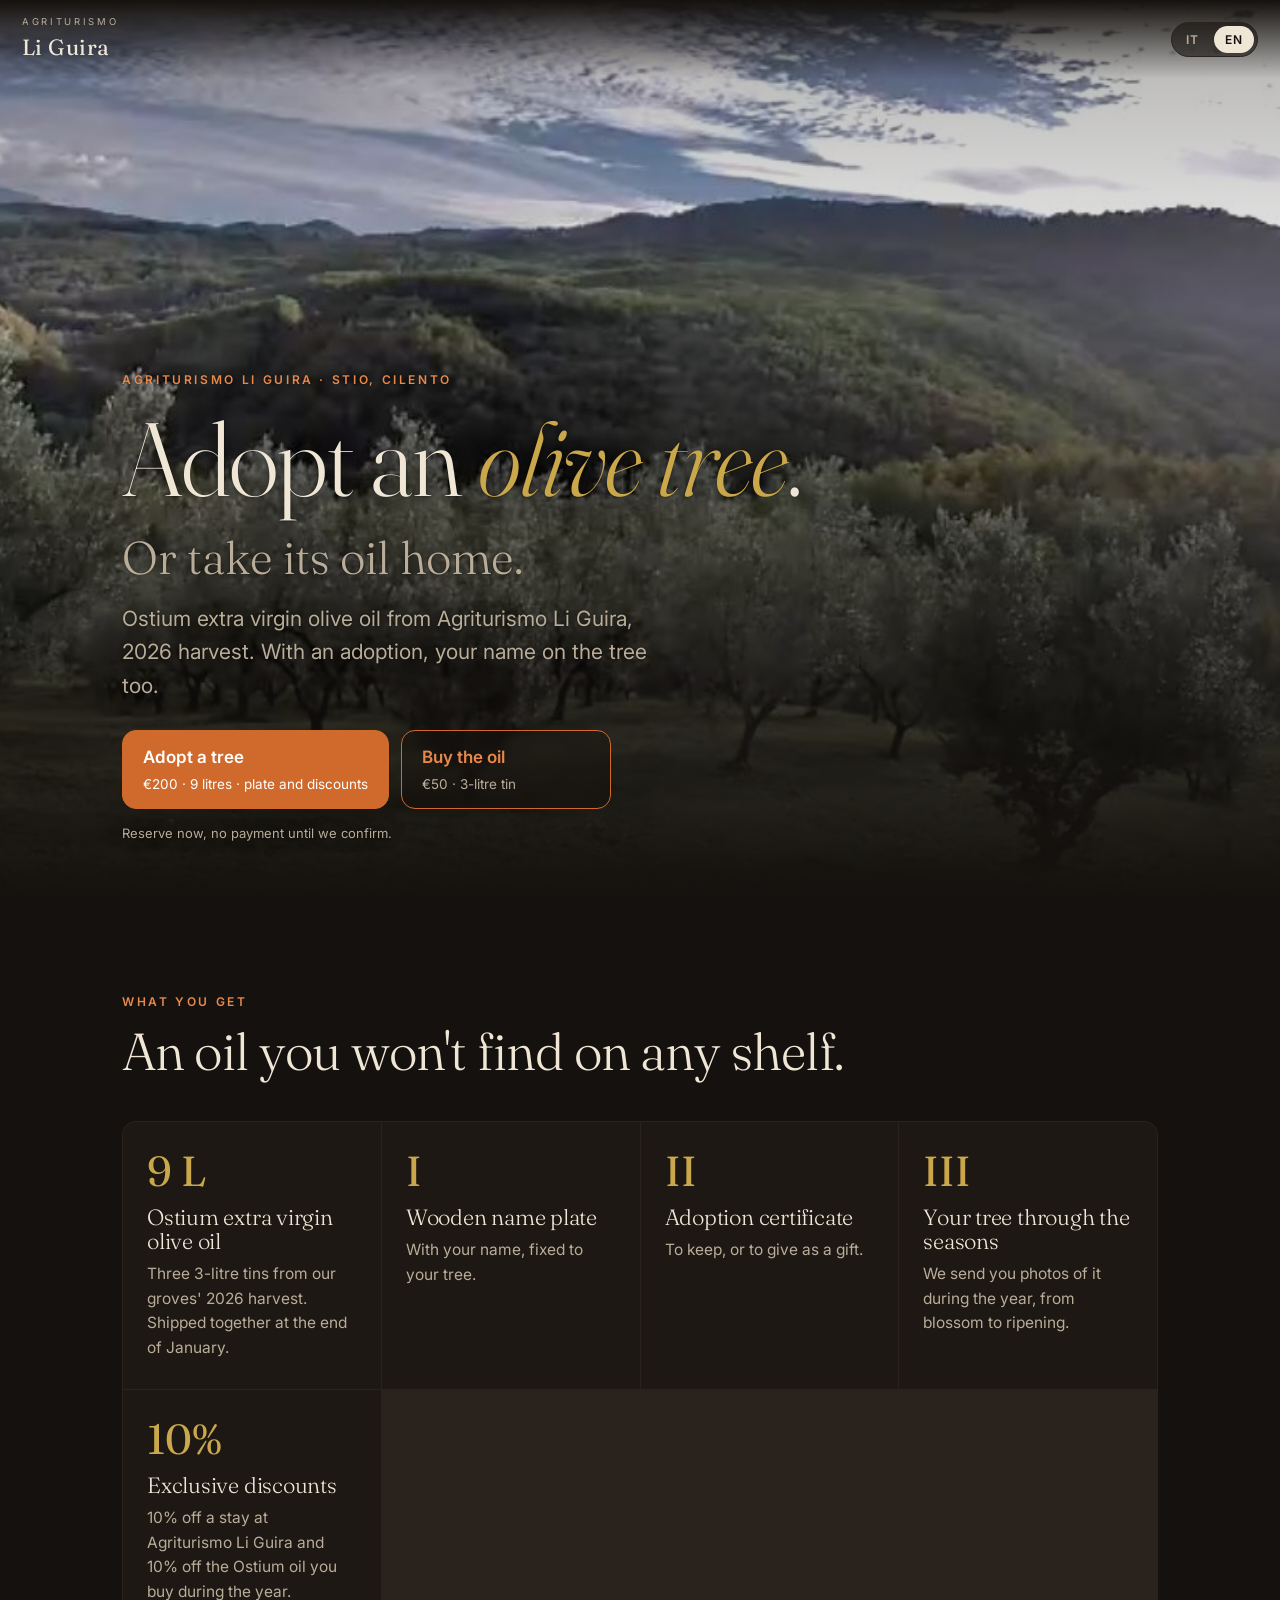
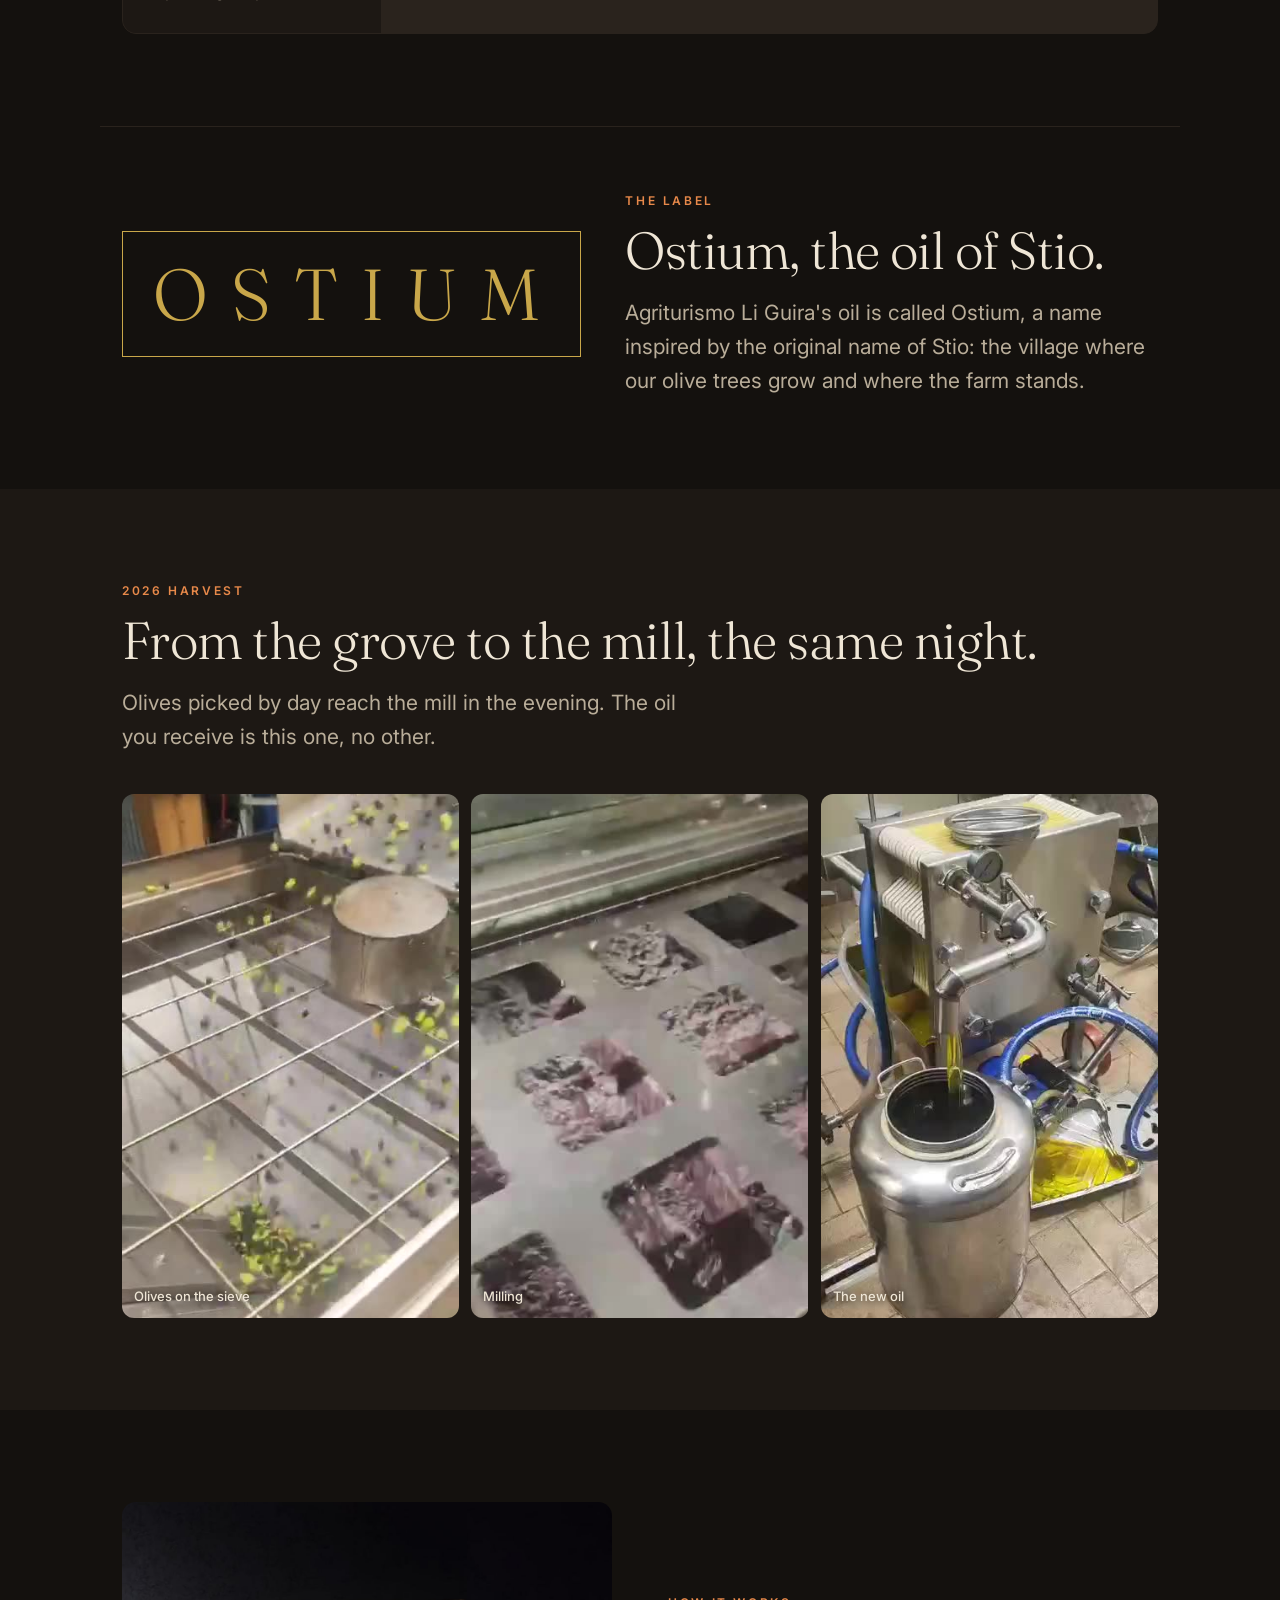
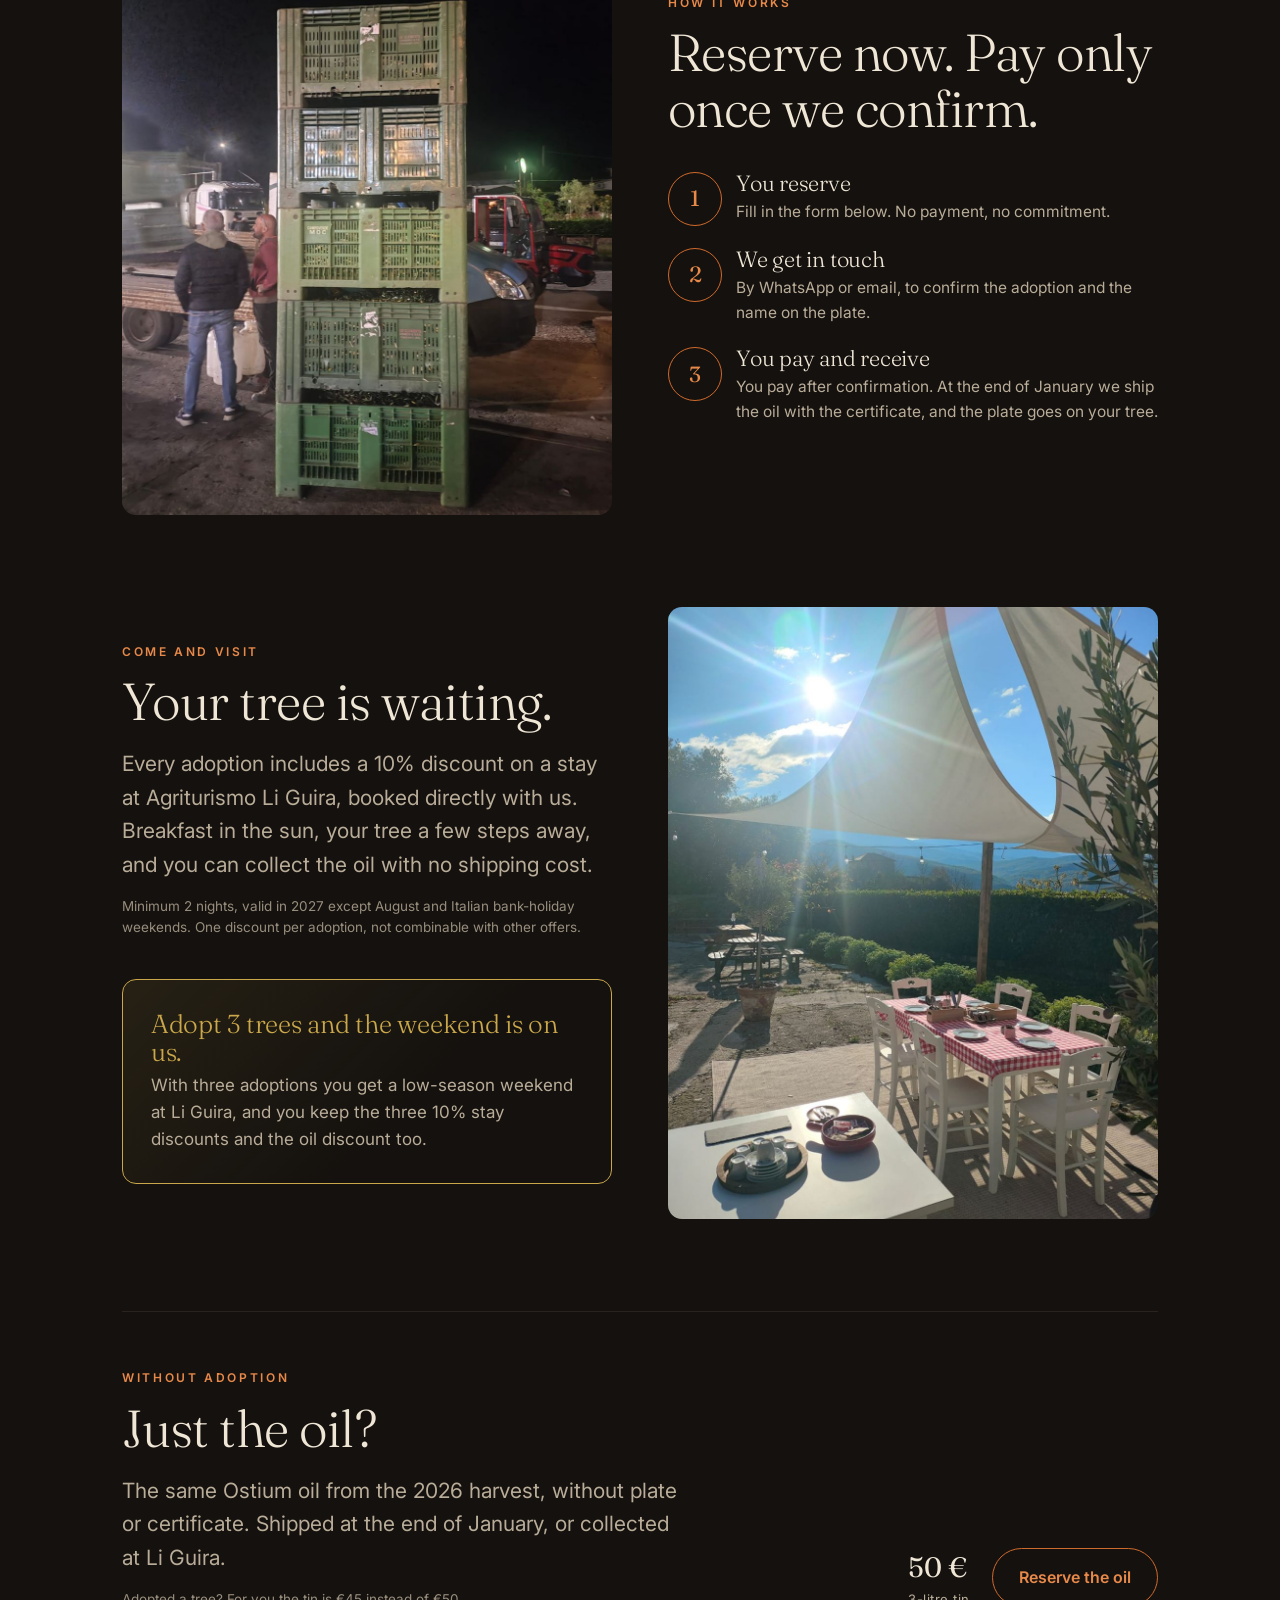
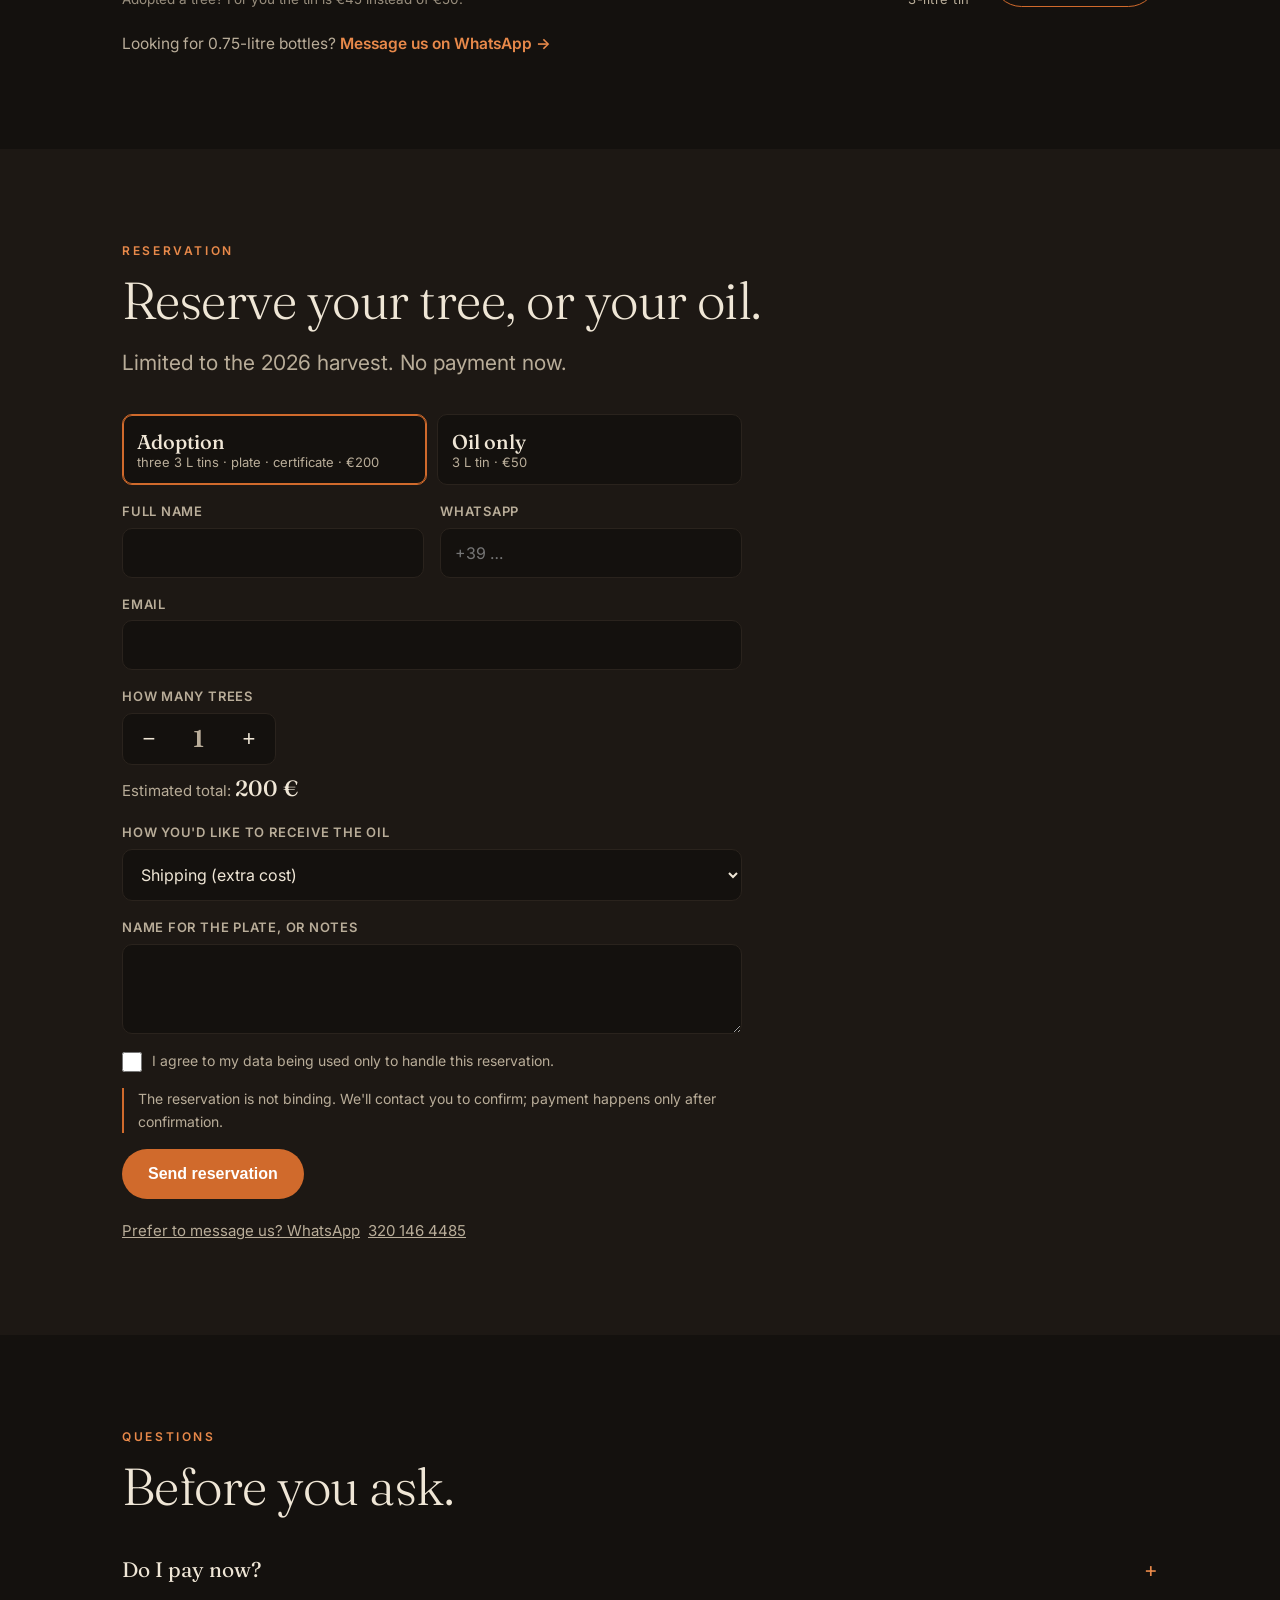
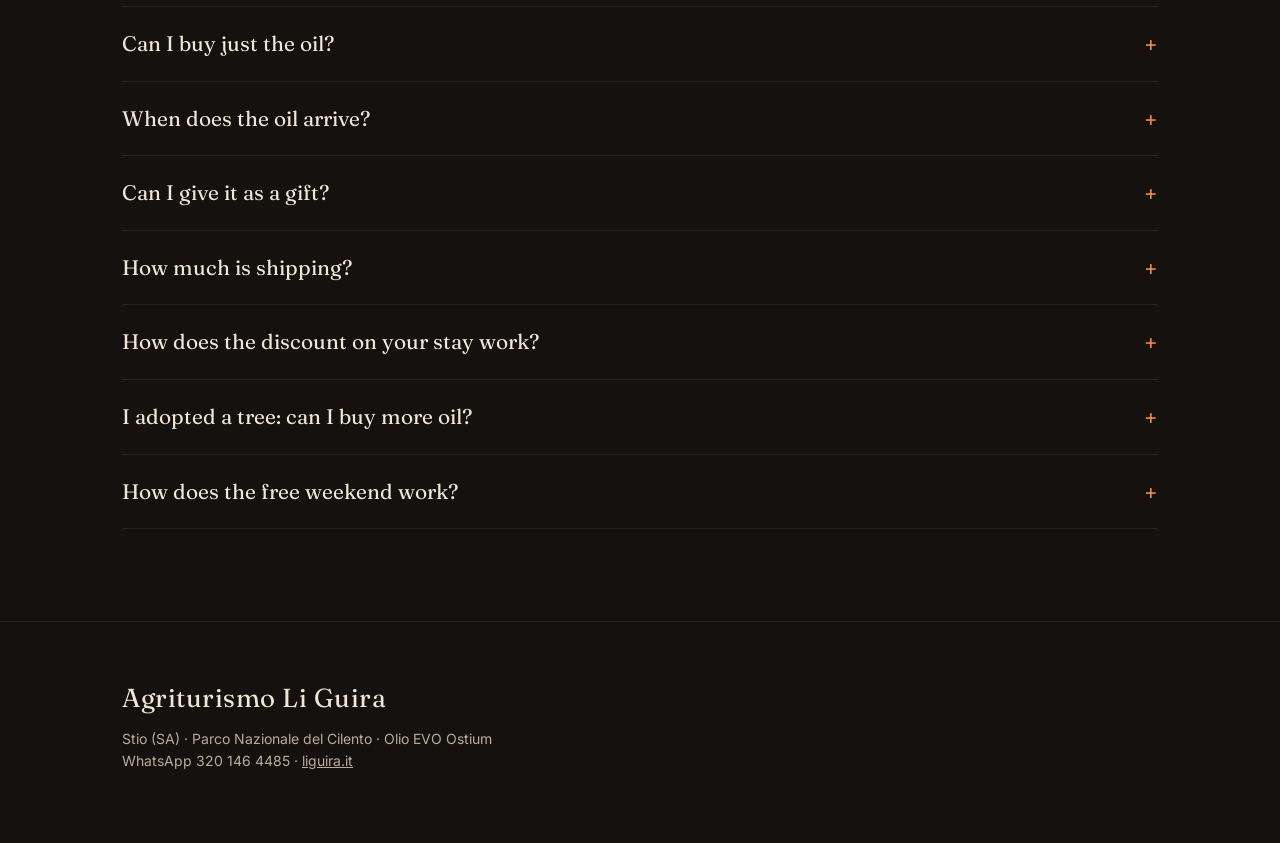
==== commit 668f0d91: "Adotta un ulivo: copertina con adozione e acquisto diretto affiancati Co-Authored-By: Claude Opus 5." ====
--- a/adotta/index.html
+++ b/adotta/index.html
@@ -38,6 +38,18 @@
 .ostium{display:grid;grid-template-columns:auto 1fr;gap:44px;align-items:center;border-top:1px solid var(--cenere);padding-top:64px}
 .ost-mark{font-family:var(--serif);font-weight:300;font-size:clamp(40px,8vw,72px);letter-spacing:.32em;color:var(--oro);border:1px solid var(--oro);padding:26px 18px 26px 30px;line-height:1}
 @media(max-width:700px){.ostium{grid-template-columns:1fr;gap:28px}.ost-mark{justify-self:start}}
+.hero h1{margin-bottom:4px}
+.h1b{font-family:var(--serif);font-weight:300;font-size:clamp(26px,4.6vw,46px);line-height:1.1;color:var(--crema2);margin-bottom:18px}
+.choices{gap:12px!important}
+.choice{display:flex;flex-direction:column;gap:2px;text-decoration:none;border:1px solid var(--brace);border-radius:14px;padding:13px 20px;min-width:210px;background:rgba(20,17,14,.35);backdrop-filter:blur(4px);transition:background .2s}
+.choice b{font-size:17px;font-weight:600;color:var(--brace2)}
+.choice span{font-size:13.5px;color:var(--crema2)}
+.choice.main{background:var(--brace)}
+.choice.main b,.choice.main span{color:#fff}
+.choice:hover{background:var(--brace2)}.choice:hover b,.choice:hover span{color:#fff}
+.hero .wrap .eyebrow,.hero h1,.h1b,.hero .lead,.hero-note{text-shadow:0 1px 14px rgba(0,0,0,.65),0 0 2px rgba(0,0,0,.4)}
+.hero-note{font-size:13px;color:var(--crema2);margin-top:14px}
+@media(max-width:480px){.choice{flex:1 1 100%}}
 /* hero */
 .hero{position:relative;min-height:100svh;display:flex;align-items:flex-end;overflow:hidden}
 .hero video,.hero img{position:absolute;inset:0;width:100%;height:100%;object-fit:cover}
@@ -154,10 +166,13 @@
   <div class="wrap">
     <div class="eyebrow" data-t="hero_eye">Agriturismo Li Guira · Stio, Cilento</div>
     <h1 data-t="hero_h">Adotta un <em>ulivo</em>.</h1>
-    <p class="lead" data-t="hero_p">Il tuo nome su un ulivo dell'Agriturismo Li Guira, e il suo olio Ostium a casa tua.</p>
-    <div class="row">
-      <a class="cta" href="#prenota" data-t="cta">Prenota la tua adozione</a>
-      <div class="price-tag">200 €<small data-t="hero_price">9 litri · nessun pagamento ora</small></div>
+    <p class="h1b" data-t="hero_h2">O porta a casa il suo olio.</p>
+    <p class="lead" data-t="hero_p">Olio EVO Ostium dell'Agriturismo Li Guira, raccolto 2026. Con l'adozione, anche il tuo nome sull'ulivo.</p>
+    <div class="row choices">
+      <a class="choice main" href="#prenota" data-pick="adozione"><b data-t="hc1">Adotta un ulivo</b><span data-t="hc1s">200 € · 9 litri · targhetta e sconti</span></a>
+      <a class="choice" href="#prenota" data-pick="olio"><b data-t="hc2">Compra l'olio</b><span data-t="hc2s">50 € · latta da 3 litri</span></a>
+    </div>
+    <p class="hero-note" data-t="hero_price">Prenoti ora, nessun pagamento finché non confermiamo.</p>
     </div>
   </div>
 </section>
@@ -322,9 +337,10 @@
 const WA = "393201464485";
 
 const T = { en: {
- hero_eye:"Agriturismo Li Guira · Stio, Cilento", hero_h:"Adopt an <em>olive tree</em>.",
- hero_p:"Your name on an olive tree at Agriturismo Li Guira, and its Ostium oil delivered to your home.",
- cta:"Reserve your tree", hero_price:"9 litres · no payment now",
+ hero_eye:"Agriturismo Li Guira · Stio, Cilento", hero_h:"Adopt an <em>olive tree</em>.", hero_h2:"Or take its oil home.",
+ hero_p:"Ostium extra virgin olive oil from Agriturismo Li Guira, 2026 harvest. With an adoption, your name on the tree too.",
+ hc1:"Adopt a tree", hc1s:"€200 · 9 litres · plate and discounts", hc2:"Buy the oil", hc2s:"€50 · 3-litre tin",
+ cta:"Reserve your tree", hero_price:"Reserve now, no payment until we confirm.",
  get_eye:"What you get", get_h:"An oil you won't find on any shelf.",
  g1h:"Ostium extra virgin olive oil", g1p:"Three 3-litre tins from our groves' 2026 harvest. Shipped together at the end of January.",
  g2h:"Wooden name plate", g2p:"With your name, fixed to your tree.",
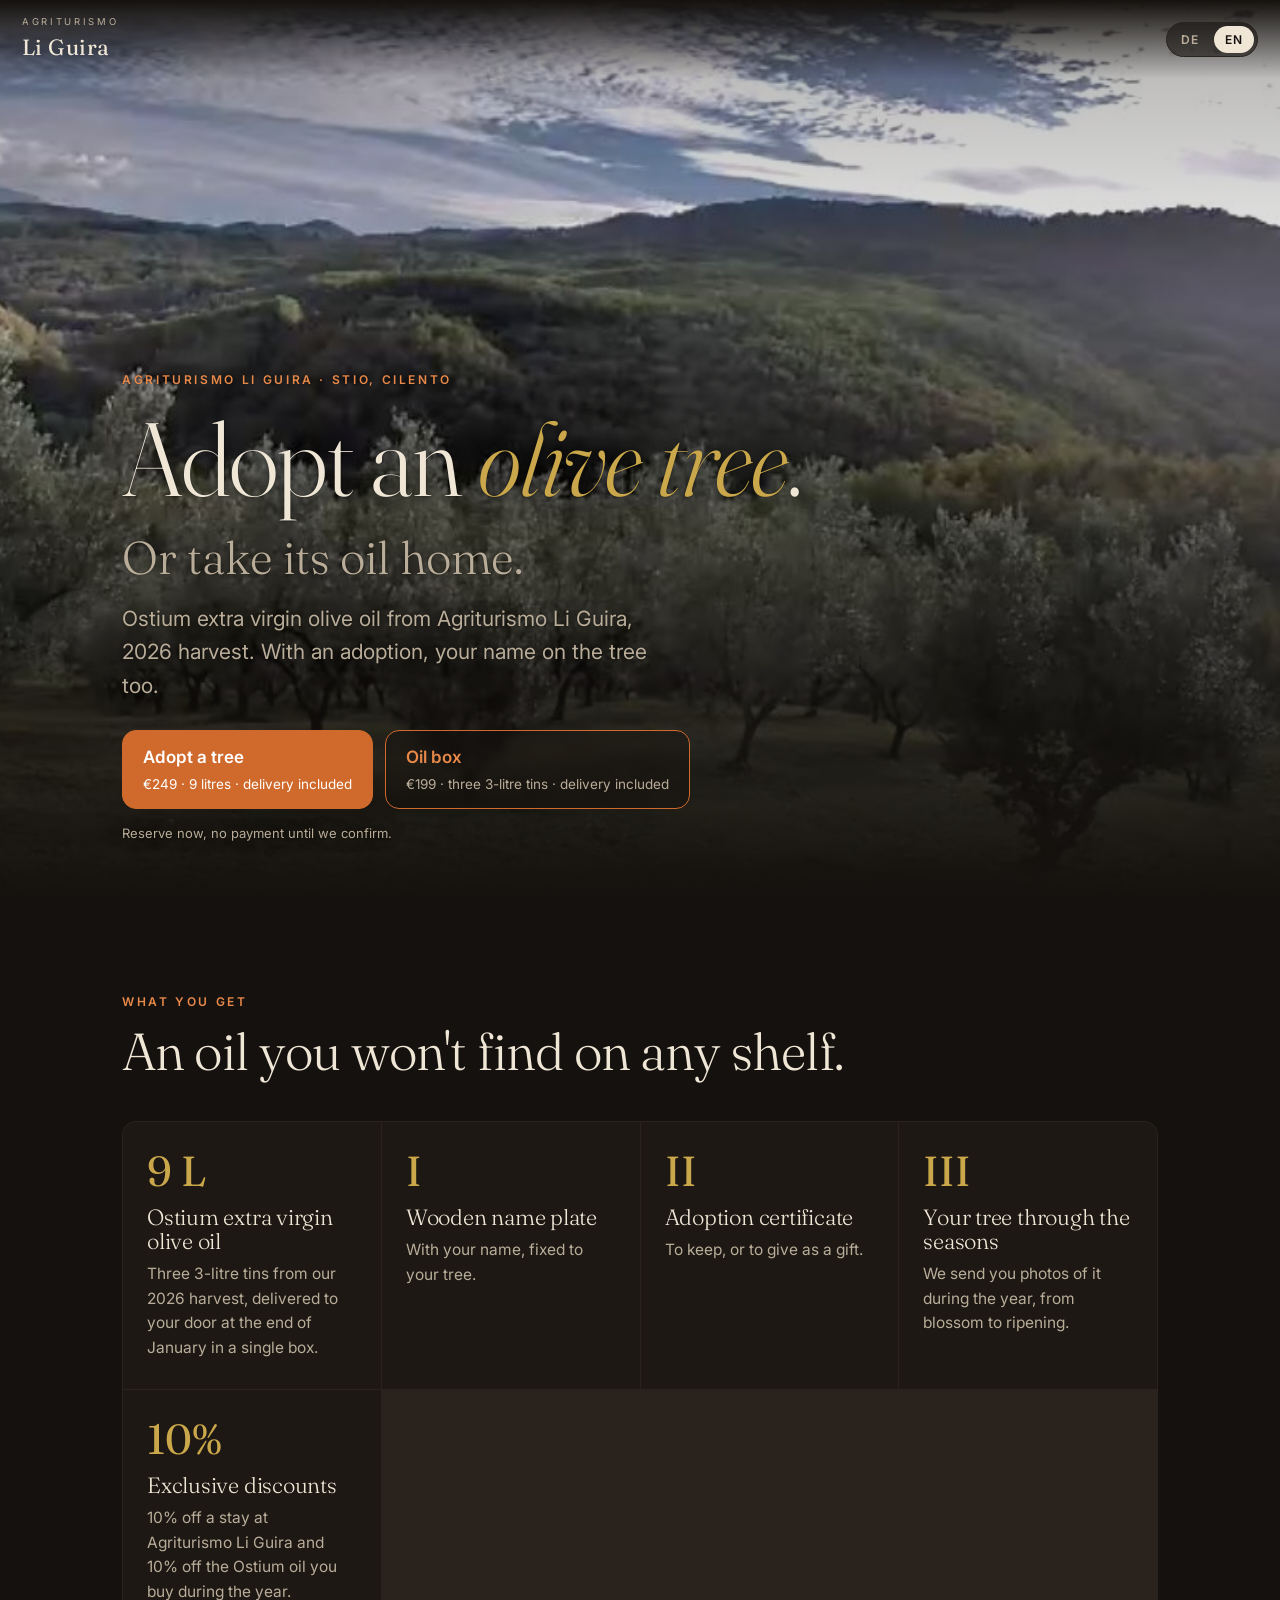
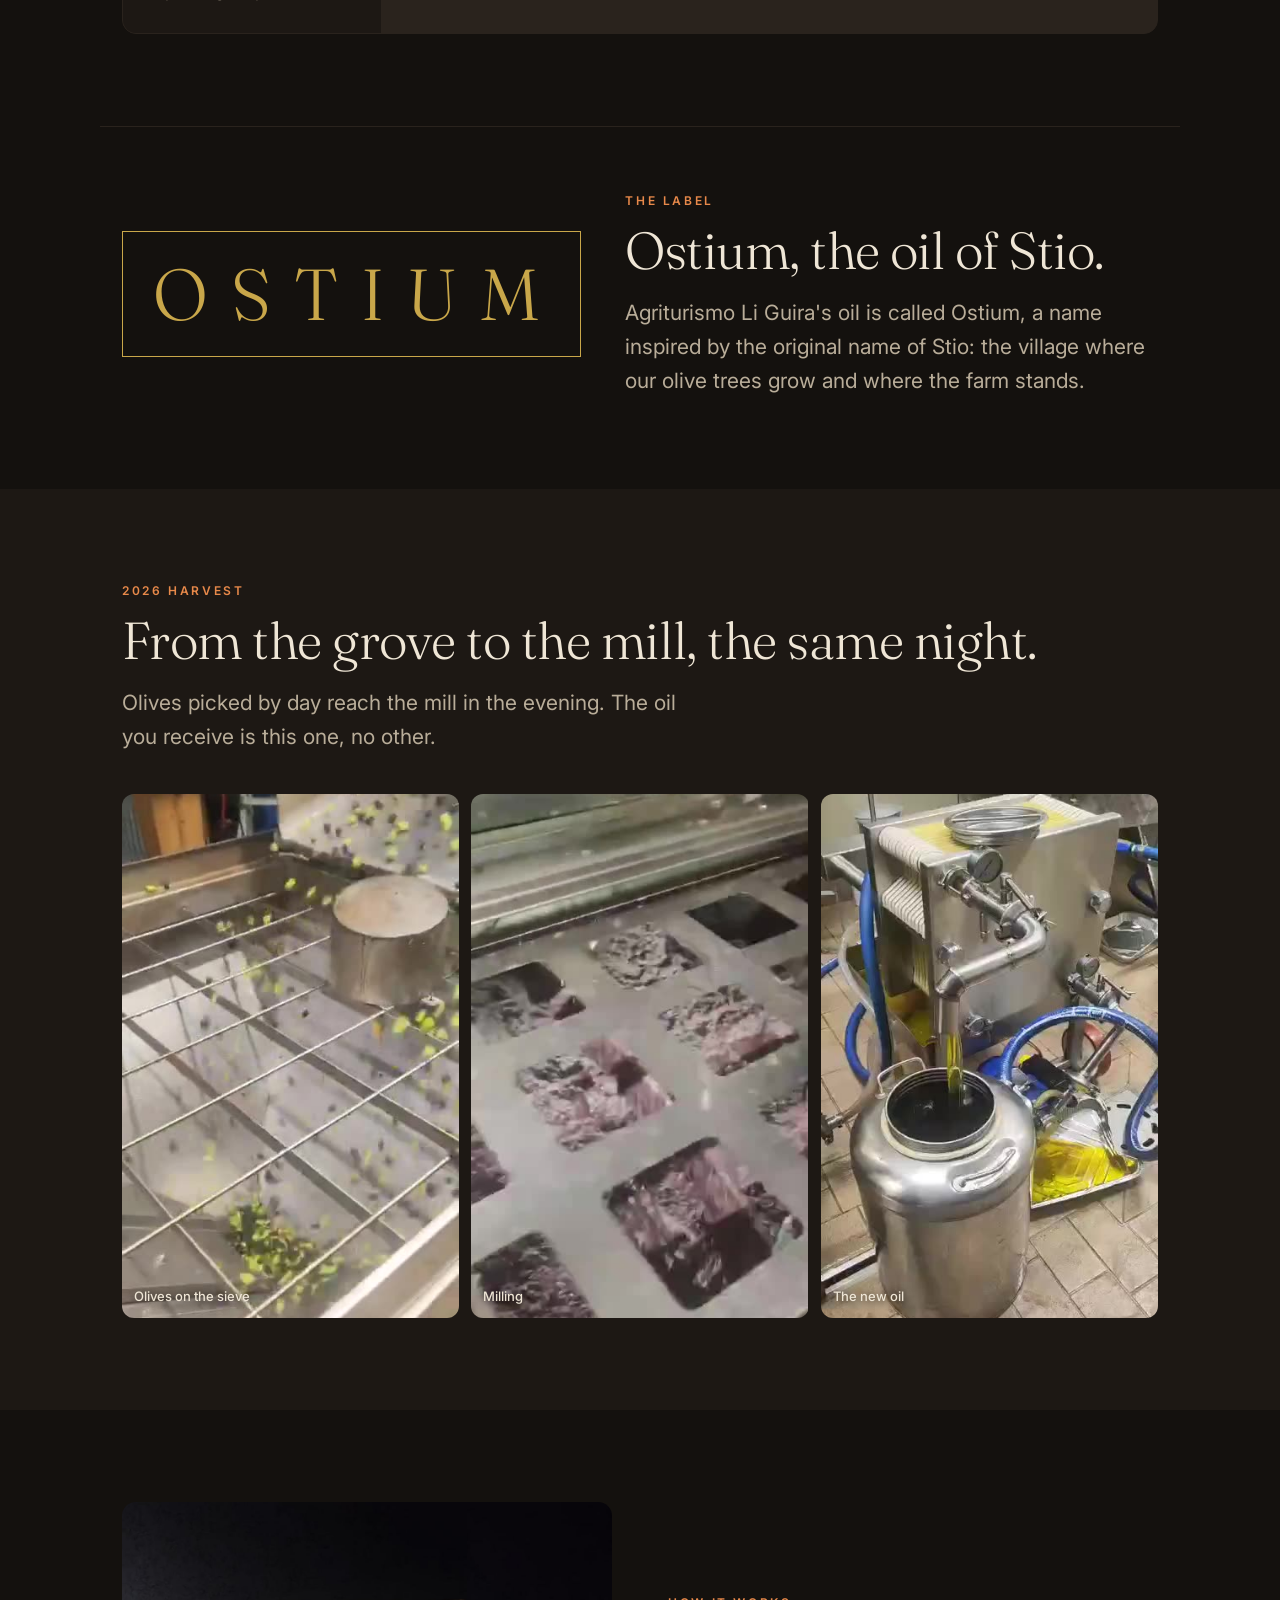
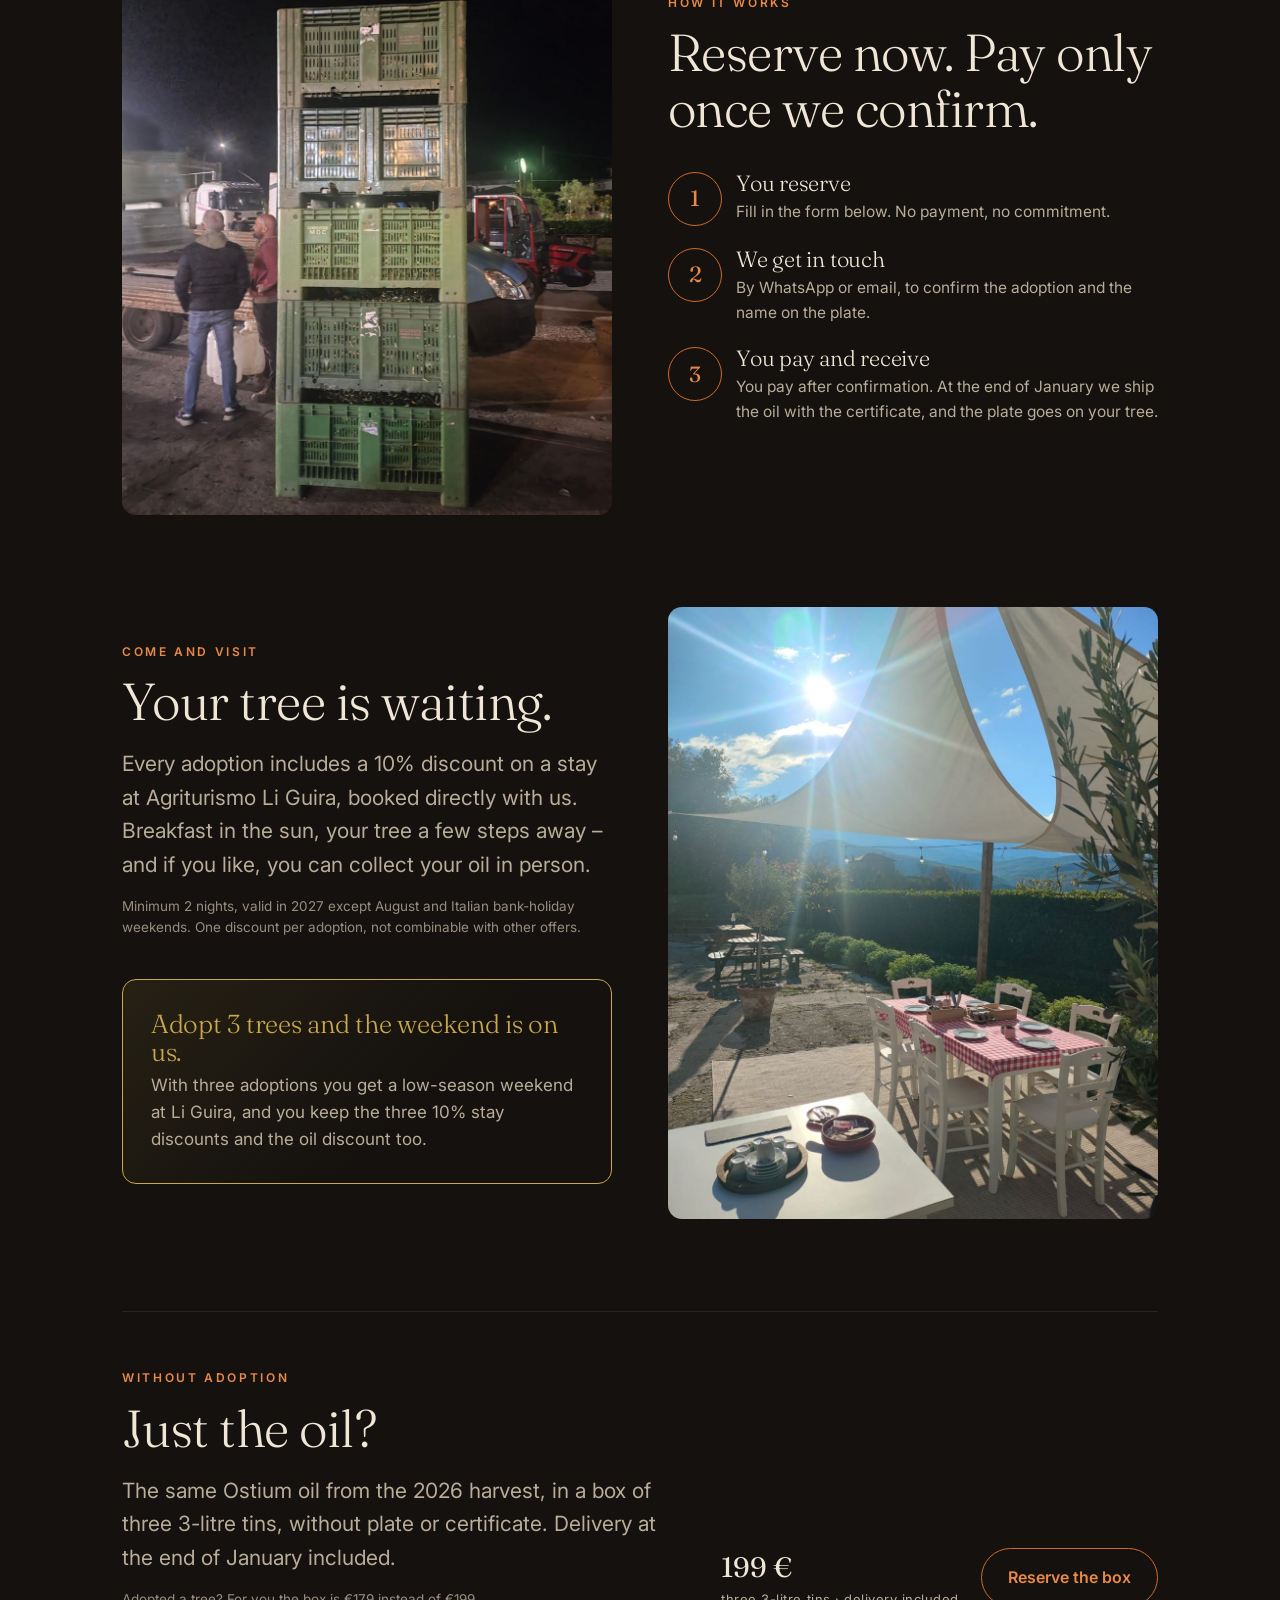
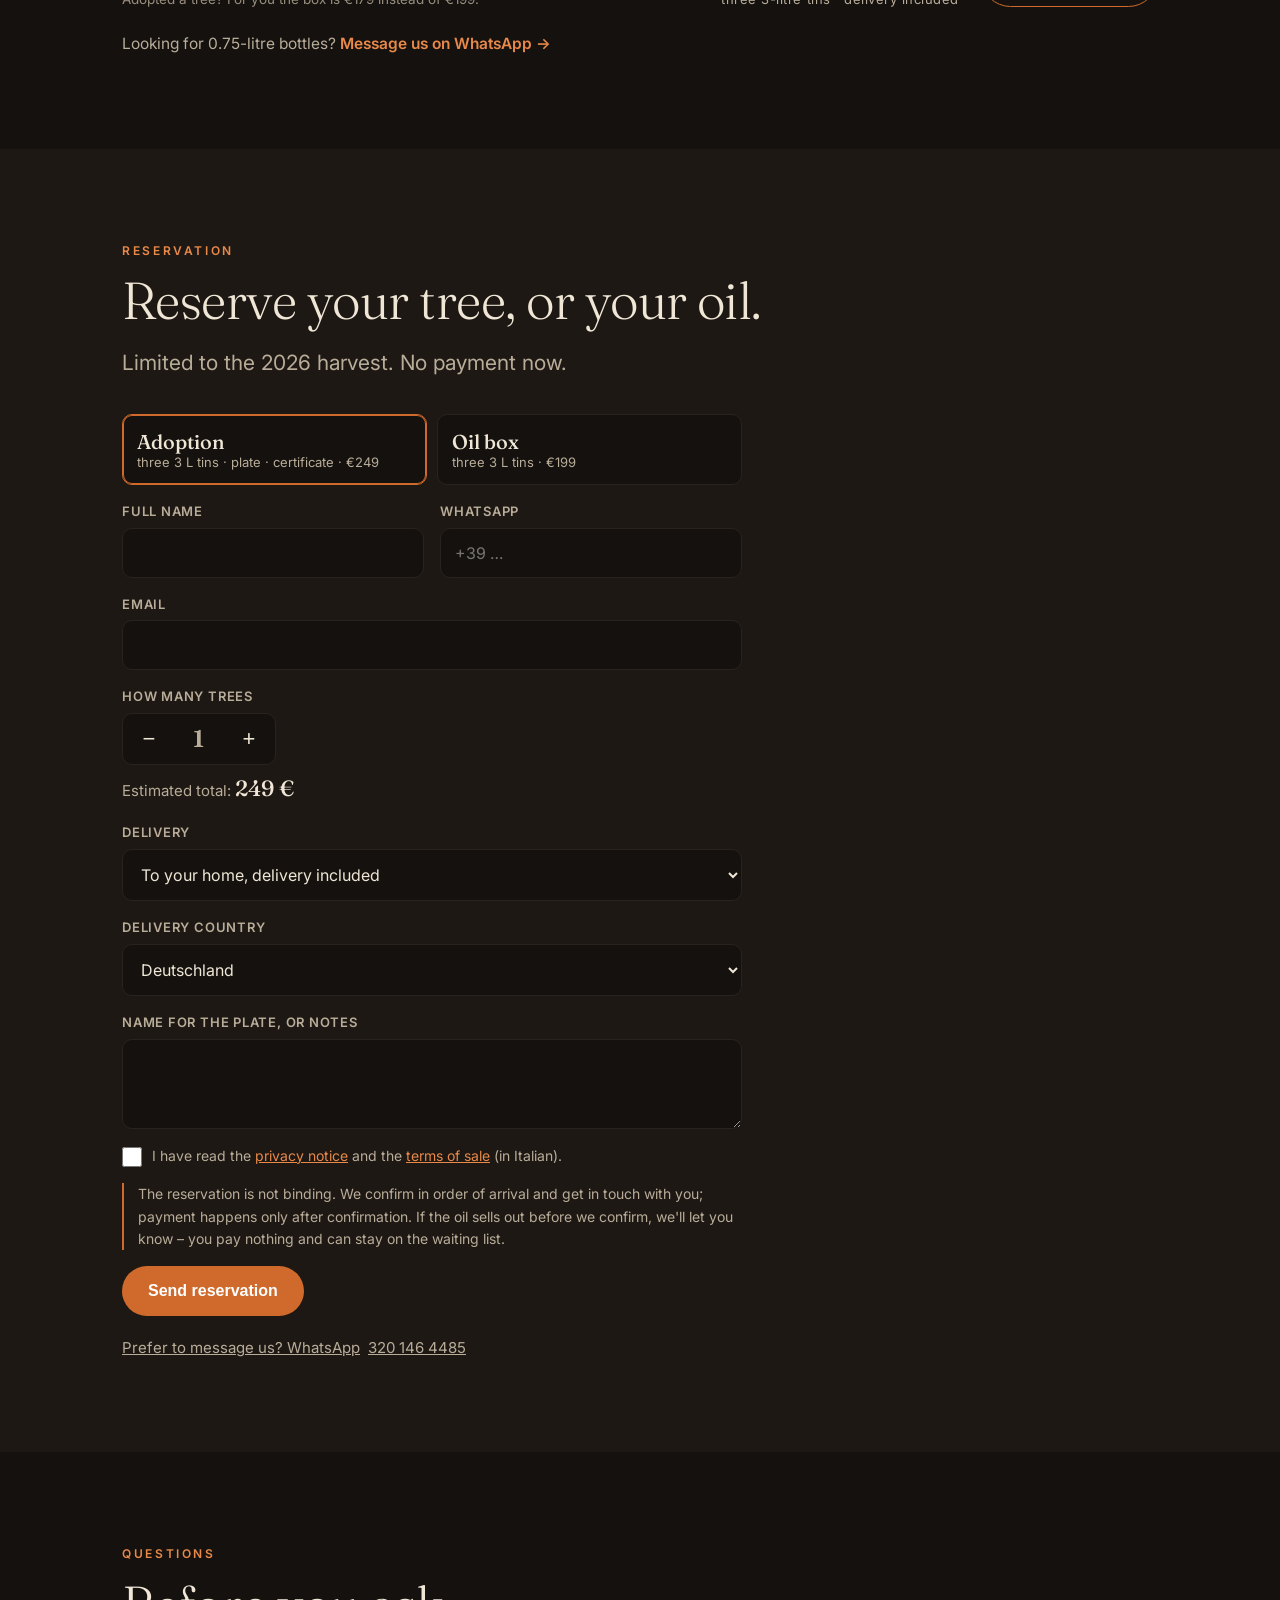
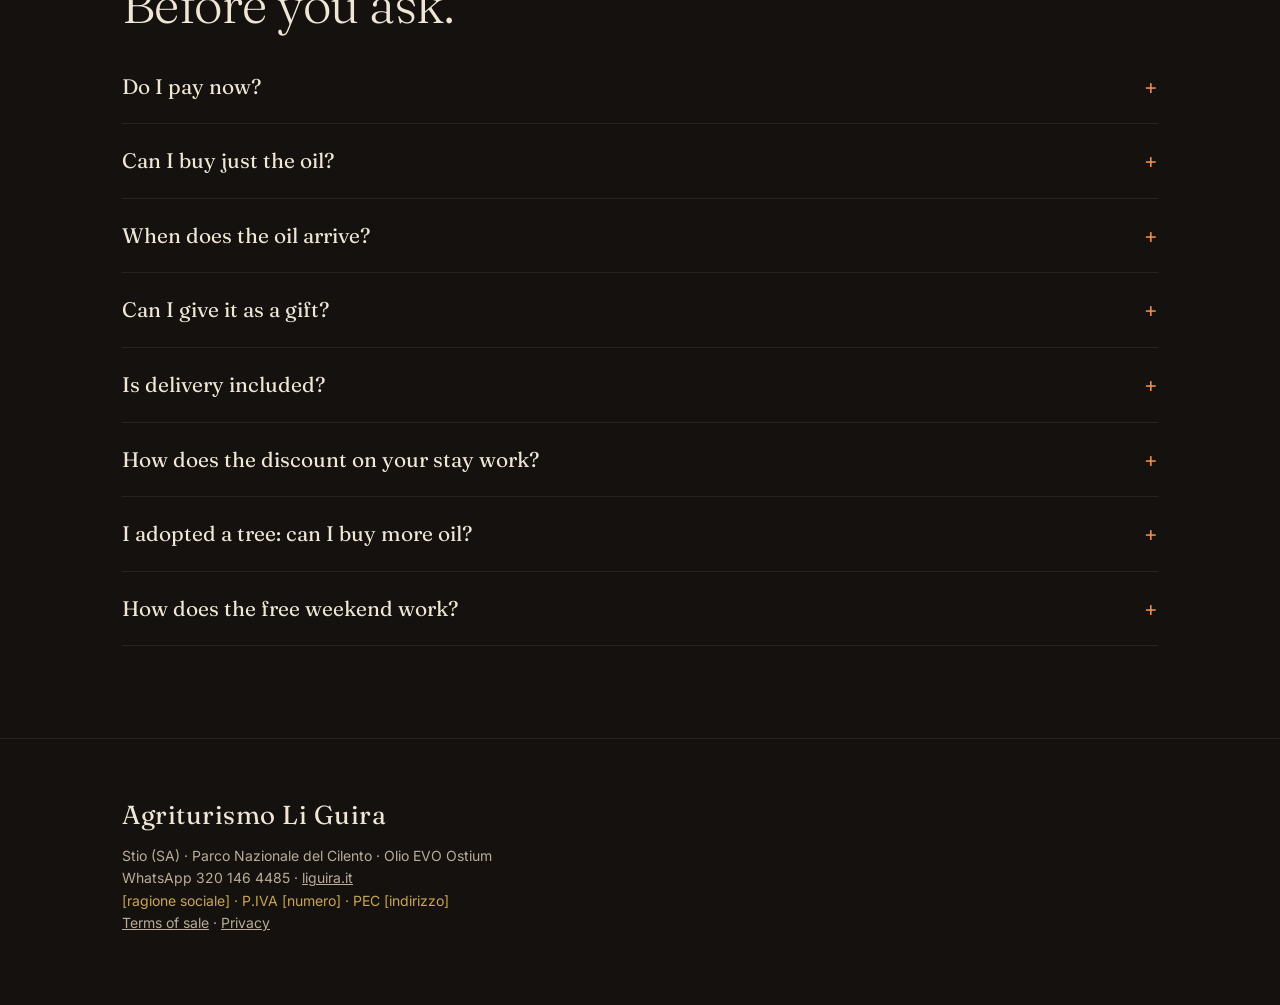
==== commit 063f90ed: "Adotta un ulivo: pubblica la versione DACH (DE/EN) e le bozze legali Sostituisce la pagina italiana " ====
--- a/adotta/index.html
+++ b/adotta/index.html
@@ -1,10 +1,10 @@
 <!DOCTYPE html>
-<html lang="it">
+<html lang="de">
 <head>
 <meta charset="utf-8">
 <meta name="viewport" content="width=device-width, initial-scale=1">
-<title>Adotta un ulivo — Agriturismo Li Guira</title>
-<meta name="description" content="Adotta un ulivo all'Agriturismo Li Guira, a Stio nel Cilento: 9 litri di olio EVO Ostium, targhetta in legno col tuo nome, certificato di adozione.">
+<title>Ihr eigener Olivenbaum — Agriturismo Li Guira</title>
+<meta name="description" content="Adoptieren Sie einen Olivenbaum im Cilento: 9 Liter natives Olivenöl extra Ostium, nach Hause geliefert, mit Namensschild und Urkunde. Adopt an olive tree at Agriturismo Li Guira, Italy.">
 <link rel="preconnect" href="https://fonts.googleapis.com">
 <link rel="preconnect" href="https://fonts.gstatic.com" crossorigin>
 <link href="https://fonts.googleapis.com/css2?family=Fraunces:opsz,wght@9..144,300;9..144,500&family=Inter:wght@400;500;600&display=swap" rel="stylesheet">
@@ -123,6 +123,9 @@
 
 .solo{display:flex;flex-wrap:wrap;justify-content:space-between;align-items:flex-end;gap:28px;border-top:1px solid var(--cenere);padding-top:56px}
 .solo-box{display:flex;align-items:center;gap:22px}
+.check a{color:var(--brace2)}
+footer a{color:var(--crema2)}
+.todo-f{color:var(--oro)}
 .terms{font-size:13.5px;color:var(--crema2);opacity:.8;margin-top:14px;max-width:520px}
 .bottiglie{margin-top:22px;color:var(--crema2);font-size:15.5px}
 .bottiglie a{color:var(--brace2);font-weight:600;text-decoration:none}
@@ -154,8 +157,8 @@
 
 <header class="bar">
   <a class="logo" href="#top"><small>Agriturismo</small>Li Guira</a>
-  <div class="lang" role="group" aria-label="Lingua">
-    <button data-l="it" class="on">IT</button><button data-l="en">EN</button>
+  <div class="lang" role="group" aria-label="Sprache / Language">
+    <button data-l="de" class="on">DE</button><button data-l="en">EN</button>
   </div>
 </header>
 
@@ -169,11 +172,10 @@
     <p class="h1b" data-t="hero_h2">O porta a casa il suo olio.</p>
     <p class="lead" data-t="hero_p">Olio EVO Ostium dell'Agriturismo Li Guira, raccolto 2026. Con l'adozione, anche il tuo nome sull'ulivo.</p>
     <div class="row choices">
-      <a class="choice main" href="#prenota" data-pick="adozione"><b data-t="hc1">Adotta un ulivo</b><span data-t="hc1s">200 € · 9 litri · targhetta e sconti</span></a>
-      <a class="choice" href="#prenota" data-pick="olio"><b data-t="hc2">Compra l'olio</b><span data-t="hc2s">50 € · latta da 3 litri</span></a>
+      <a class="choice main" href="#prenota" data-pick="adozione"><b data-t="hc1">Adotta un ulivo</b><span data-t="hc1s">249 € · 9 litri · consegna inclusa</span></a>
+      <a class="choice" href="#prenota" data-pick="olio"><b data-t="hc2">Box olio</b><span data-t="hc2s">199 € · 3 latte da 3 litri · consegna inclusa</span></a>
     </div>
     <p class="hero-note" data-t="hero_price">Prenoti ora, nessun pagamento finché non confermiamo.</p>
-    </div>
   </div>
 </section>
 
@@ -182,7 +184,7 @@
     <div class="eyebrow" data-t="get_eye">Cosa ricevi</div>
     <h2 data-t="get_h">Un olio che non troverai su nessuno scaffale.</h2>
     <div class="grid4">
-      <div class="item"><div class="n">9 L</div><h3 data-t="g1h">Olio EVO Ostium</h3><p data-t="g1p">Tre latte da 3 litri, dal raccolto 2026 dei nostri uliveti. Spedite a fine gennaio in un'unica scatola.</p></div>
+      <div class="item"><div class="n">9 L</div><h3 data-t="g1h">Olio EVO Ostium</h3><p data-t="g1p">Tre latte da 3 litri dal raccolto 2026 dei nostri uliveti, consegnate a casa tua a fine gennaio in un'unica scatola.</p></div>
       <div class="item"><div class="n">I</div><h3 data-t="g2h">Targhetta in legno</h3><p data-t="g2p">Col tuo nome, fissata sul tuo ulivo.</p></div>
       <div class="item"><div class="n">II</div><h3 data-t="g3h">Certificato di adozione</h3><p data-t="g3p">Da tenere, o da regalare.</p></div>
       <div class="item"><div class="n">III</div><h3 data-t="g4h">Il tuo ulivo nelle stagioni</h3><p data-t="g4p">Ti mandiamo le sue foto durante l'anno, dalla fioritura alla maturazione.</p></div>
@@ -235,7 +237,7 @@
     <div>
       <div class="eyebrow" data-t="rit_eye">Vieni a trovarlo</div>
       <h2 data-t="rit_h">Il tuo ulivo ti aspetta.</h2>
-      <p class="lead" data-t="rit_p">Ogni adozione include uno sconto del 10% su un soggiorno all'Agriturismo Li Guira, prenotato direttamente con noi. Colazione al sole, il tuo ulivo a due passi, e se vuoi ritiri l'olio senza spese di spedizione.</p>
+      <p class="lead" data-t="rit_p">Ogni adozione include uno sconto del 10% su un soggiorno all'Agriturismo Li Guira, prenotato direttamente con noi. Colazione al sole, il tuo ulivo a due passi, e se vuoi ritiri l'olio di persona.</p>
       <p class="terms" data-t="rit_t">Minimo 2 notti, valido nel 2027 escluso agosto e ponti. Uno sconto per adozione, non cumulabile con altre promozioni.</p>
       <div class="bonus">
         <h3 data-t="b_h">Adotti 3 ulivi? Il weekend te lo regaliamo.</h3>
@@ -252,12 +254,12 @@
       <div>
         <div class="eyebrow" data-t="so_eye">Senza adozione</div>
         <h2 data-t="so_h">Ti basta l'olio?</h2>
-        <p class="lead" data-t="so_p">Lo stesso olio Ostium del raccolto 2026, senza targhetta e senza certificato. Spedito a fine gennaio, o da ritirare a Li Guira.</p>
-        <p class="terms" data-t="so_ad">Hai adottato un ulivo? Per te la latta costa 45 € invece di 50 €.</p>
+        <p class="lead" data-t="so_p">Lo stesso olio Ostium del raccolto 2026, in una box da tre latte da 3 litri, senza targhetta e senza certificato. Consegna a fine gennaio inclusa.</p>
+        <p class="terms" data-t="so_ad">Hai adottato un ulivo? Per te la box costa 179 € invece di 199 €.</p>
       </div>
       <div class="solo-box">
-        <div class="price-tag">50 €<small data-t="so_unit">latta da 3 litri</small></div>
-        <a class="cta ghost" href="#prenota" data-pick="olio" data-t="so_btn">Prenota l'olio</a>
+        <div class="price-tag">199 €<small data-t="so_unit">3 latte da 3 litri · consegna inclusa</small></div>
+        <a class="cta ghost" href="#prenota" data-pick="olio" data-t="so_btn">Prenota la box</a>
       </div>
     </div>
     <p class="bottiglie"><span data-t="bt_p">Cerchi le bottiglie da 0,75 litri?</span> <a id="bt" href="https://wa.me/393201464485?text=Ciao%21%20Vorrei%20informazioni%20sulle%20bottiglie%20d%27olio%20da%200%2C75%20L." data-t="bt_a">Scrivici su WhatsApp →</a></p>
@@ -272,8 +274,8 @@
 
     <form id="f" novalidate>
       <div class="pick" role="radiogroup">
-        <button type="button" class="on" data-tipo="adozione"><b data-t="t_ad">Adozione</b><small data-t="t_ad_s">3 latte da 3 L · targhetta · certificato · 200 €</small></button>
-        <button type="button" data-tipo="olio"><b data-t="t_ol">Solo olio</b><small data-t="t_ol_s">latta da 3 L · 50 €</small></button>
+        <button type="button" class="on" data-tipo="adozione"><b data-t="t_ad">Adozione</b><small data-t="t_ad_s">3 latte da 3 L · targhetta · certificato · 249 €</small></button>
+        <button type="button" data-tipo="olio"><b data-t="t_ol">Box olio</b><small data-t="t_ol_s">3 latte da 3 L · 199 €</small></button>
       </div>
       <div class="two">
         <label><span data-t="l_nome">Nome e cognome</span><input name="nome" required autocomplete="name"></label>
@@ -282,18 +284,25 @@
       <label><span data-t="l_email">Email</span><input name="email" type="email" required autocomplete="email"></label>
       <label><span id="qlab" data-t="l_ulivi">Quanti ulivi</span>
         <div class="stepper"><button type="button" data-d="-1" aria-label="meno">−</button><output id="qn">1</output><button type="button" data-d="1" aria-label="più">+</button></div>
-        <span class="total"><span data-t="l_tot">Totale indicativo</span>: <b id="tot">200 €</b> <span class="gift" id="gift" data-t="l_gift">· weekend in omaggio</span></span>
+        <span class="total"><span data-t="l_tot">Totale indicativo</span>: <b id="tot">249 €</b> <span class="gift" id="gift" data-t="l_gift">· weekend in omaggio</span></span>
       </label>
-      <label><span data-t="l_rit">Come vuoi ricevere l'olio</span>
+      <label><span data-t="l_rit">Consegna</span>
         <select name="ritiro">
-          <option value="Spedizione" data-t="o_sped">Spedizione (costo a parte)</option>
-          <option value="Ritiro a Li Guira" data-t="o_rit">Ritiro a Li Guira (senza spedizione)</option>
+          <option value="Consegna a casa" data-t="o_sped">A casa, consegna inclusa</option>
+          <option value="Ritiro a Li Guira" data-t="o_rit">Ritiro a Li Guira</option>
           <option value="Da decidere" data-t="o_dec">Decido più avanti</option>
         </select>
       </label>
+      <label><span data-t="l_paese">Paese di consegna</span>
+        <select name="paese">
+          <option>Deutschland</option><option>Österreich</option><option>Nederland</option><option>België / Belgique</option><option>Italia</option>
+          <option value="Schweiz" data-t="o_ch">Svizzera (su richiesta)</option>
+          <option value="Altro" data-t="o_altro">Altro Paese (su richiesta)</option>
+        </select>
+      </label>
       <label><span data-t="l_note">Nome sulla targhetta o note</span><textarea name="note" rows="3"></textarea></label>
-      <label class="check"><input type="checkbox" name="privacy" required><span data-t="l_priv">Acconsento all'uso dei miei dati solo per gestire questa prenotazione.</span></label>
-      <p class="note" data-t="f_note">La prenotazione non è vincolante. Ti contattiamo noi per confermare; il pagamento avviene solo dopo la conferma.</p>
+      <label class="check"><input type="checkbox" name="privacy" required><span data-t="l_priv">Ho letto l'<a href="privacy.html">informativa privacy</a> e le <a href="condizioni.html">condizioni di vendita</a>.</span></label>
+      <p class="note" data-t="f_note">La prenotazione non è vincolante. Confermiamo in ordine di arrivo e ti contattiamo noi; il pagamento avviene solo dopo la conferma. Se l'olio finisce prima della conferma, ti avvisiamo: non paghi nulla e puoi restare in lista d'attesa.</p>
       <div><button class="cta" type="submit" id="sub" data-t="f_btn">Invia la prenotazione</button></div>
       <a class="wa" href="https://wa.me/393201464485" id="wa"><span data-t="f_wa">Preferisci scriverci? WhatsApp</span> 320 146 4485</a>
     </form>
@@ -310,12 +319,12 @@
     <div class="eyebrow" data-t="faq_eye">Domande</div>
     <h2 data-t="faq_h">Prima che tu ce lo chieda.</h2>
     <details><summary data-t="q1">Devo pagare adesso?</summary><p data-t="a1">No. Ora prenoti soltanto. Ti scriviamo per confermare e ti mandiamo i dati per il pagamento.</p></details>
-    <details><summary data-t="q6">Posso comprare solo l'olio?</summary><p data-t="a6">Sì: la latta da 3 litri costa 50 €, ed è lo stesso olio Ostium del raccolto 2026. Scegli "Solo olio" nel modulo. Per le bottiglie da 0,75 litri scrivici su WhatsApp.</p></details>
-    <details><summary data-t="q2">Quando arriva l'olio?</summary><p data-t="a2">Spediamo a fine gennaio. Se scegli il ritiro, lo prendi quando vieni a Li Guira.</p></details>
+    <details><summary data-t="q6">Posso comprare solo l'olio?</summary><p data-t="a6">Sì: la box da tre latte da 3 litri costa 199 €, consegna inclusa, ed è lo stesso olio Ostium del raccolto 2026. Scegli "Box olio" nel modulo. Per le bottiglie da 0,75 litri scrivici su WhatsApp.</p></details>
+    <details><summary data-t="q2">Quando arriva l'olio?</summary><p data-t="a2">Spediamo a fine gennaio, consegna inclusa. Se scegli il ritiro, lo prendi quando vieni a Li Guira.</p></details>
     <details><summary data-t="q3">Posso regalarlo?</summary><p data-t="a3">Sì. Scrivi nelle note il nome da mettere sulla targhetta e sul certificato: possiamo intestarli a chi vuoi.</p></details>
-    <details><summary data-t="q4">Quanto costa la spedizione?</summary><p data-t="a4">Dipende dalla destinazione. Te lo diciamo prima della conferma, così decidi con il prezzo completo.</p></details>
+    <details><summary data-t="q4">La consegna è inclusa?</summary><p data-t="a4">Sì, in Germania, Austria, Paesi Bassi, Belgio e Italia. Per la Svizzera e gli altri Paesi scrivici: ti diciamo costi e tempi.</p></details>
     <details><summary data-t="q7">Come funziona lo sconto sul soggiorno?</summary><p data-t="a7">Ogni ulivo adottato dà diritto a uno sconto del 10% su un soggiorno all'Agriturismo Li Guira prenotato direttamente con noi (WhatsApp o sito): minimo 2 notti, nel 2027, escluso agosto e ponti. Non è cumulabile con altre promozioni e non vale per l'acquisto del solo olio.</p></details>
-    <details><summary data-t="q8">Ho adottato un ulivo: posso comprare altro olio?</summary><p data-t="a8">Sì, con il 10% di sconto: la latta da 3 litri ti costa 45 € invece di 50 €. Vale per tutto il 2027, fino a esaurimento dell'olio del raccolto.</p></details>
+    <details><summary data-t="q8">Ho adottato un ulivo: posso comprare altro olio?</summary><p data-t="a8">Sì, con il 10% di sconto: la box ti costa 179 € invece di 199 €. Vale per tutto il 2027, fino a esaurimento dell'olio del raccolto.</p></details>
     <details><summary data-t="q5">Come funziona il weekend omaggio?</summary><p data-t="a5">Adottando tre ulivi ricevi un weekend a Li Guira in bassa stagione. Date e alloggio li concordiamo insieme. Il weekend si aggiunge agli sconti: tieni i tre sconti del 10% sul soggiorno e il 10% sull'olio.</p></details>
   </div>
 </section>
@@ -325,7 +334,9 @@
   <div class="wrap">
     <span class="logo">Agriturismo Li Guira</span>
     Stio (SA) · Parco Nazionale del Cilento · Olio EVO Ostium<br>
-    WhatsApp 320 146 4485 · <a href="https://www.liguira.it">liguira.it</a>
+    WhatsApp 320 146 4485 · <a href="https://www.liguira.it">liguira.it</a><br>
+    <span class="todo-f">[ragione sociale] · P.IVA [numero] · PEC [indirizzo]</span><br>
+    <a href="condizioni.html" data-t="ft_cond">Condizioni di vendita</a> · <a href="privacy.html">Privacy</a>
   </div>
 </footer>
 
@@ -336,62 +347,226 @@
 const SCRIPT_URL = "";
 const WA = "393201464485";
 
-const T = { en: {
- hero_eye:"Agriturismo Li Guira · Stio, Cilento", hero_h:"Adopt an <em>olive tree</em>.", hero_h2:"Or take its oil home.",
- hero_p:"Ostium extra virgin olive oil from Agriturismo Li Guira, 2026 harvest. With an adoption, your name on the tree too.",
- hc1:"Adopt a tree", hc1s:"€200 · 9 litres · plate and discounts", hc2:"Buy the oil", hc2s:"€50 · 3-litre tin",
- cta:"Reserve your tree", hero_price:"Reserve now, no payment until we confirm.",
- get_eye:"What you get", get_h:"An oil you won't find on any shelf.",
- g1h:"Ostium extra virgin olive oil", g1p:"Three 3-litre tins from our groves' 2026 harvest. Shipped together at the end of January.",
- g2h:"Wooden name plate", g2p:"With your name, fixed to your tree.",
- g3h:"Adoption certificate", g3p:"To keep, or to give as a gift.",
- g4h:"Your tree through the seasons", g4p:"We send you photos of it during the year, from blossom to ripening.", g5h:"Exclusive discounts", g5p:"10% off a stay at Agriturismo Li Guira and 10% off the Ostium oil you buy during the year.",
- os_eye:"The label", os_h:"Ostium, the oil of Stio.", os_p:"Agriturismo Li Guira's oil is called Ostium, a name inspired by the original name of Stio: the village where our olive trees grow and where the farm stands.",
- fil_eye:"2026 harvest", fil_h:"From the grove to the mill, the same night.",
- fil_p:"Olives picked by day reach the mill in the evening. The oil you receive is this one, no other.",
- c1:"Olives on the sieve", c2:"Milling", c3:"The new oil",
- how_eye:"How it works", how_h:"Reserve now. Pay only once we confirm.",
- s1h:"You reserve", s1p:"Fill in the form below. No payment, no commitment.",
- s2h:"We get in touch", s2p:"By WhatsApp or email, to confirm the adoption and the name on the plate.",
- s3h:"You pay and receive", s3p:"You pay after confirmation. At the end of January we ship the oil with the certificate, and the plate goes on your tree.",
- rit_eye:"Come and visit", rit_h:"Your tree is waiting.",
- rit_p:"Every adoption includes a 10% discount on a stay at Agriturismo Li Guira, booked directly with us. Breakfast in the sun, your tree a few steps away, and you can collect the oil with no shipping cost.",
- rit_t:"Minimum 2 nights, valid in 2027 except August and Italian bank-holiday weekends. One discount per adoption, not combinable with other offers.",
- b_h:"Adopt 3 trees and the weekend is on us.", b_p:"With three adoptions you get a low-season weekend at Li Guira, and you keep the three 10% stay discounts and the oil discount too.",
- so_eye:"Without adoption", so_h:"Just the oil?", so_p:"The same Ostium oil from the 2026 harvest, without plate or certificate. Shipped at the end of January, or collected at Li Guira.", so_unit:"3-litre tin", so_ad:"Adopted a tree? For you the tin is €45 instead of €50.", bt_p:"Looking for 0.75-litre bottles?", bt_a:"Message us on WhatsApp →", so_btn:"Reserve the oil",
- t_ad:"Adoption", t_ad_s:"three 3 L tins · plate · certificate · €200", t_ol:"Oil only", t_ol_s:"3 L tin · €50",
- q6:"Can I buy just the oil?", a6:"Yes: a 3-litre tin costs €50, the same Ostium oil from the 2026 harvest. Choose \"Oil only\" in the form. For 0.75-litre bottles, message us on WhatsApp.",
- f_eye:"Reservation", f_h:"Reserve your tree, or your oil.", f_p:"Limited to the 2026 harvest. No payment now.",
- l_nome:"Full name", l_tel:"WhatsApp", l_email:"Email", l_ulivi:"How many trees",
- l_tot:"Estimated total", l_gift:"· free weekend included", l_rit:"How you'd like to receive the oil",
- o_sped:"Shipping (extra cost)", o_rit:"Pick-up at Li Guira (no shipping)", o_dec:"I'll decide later",
- l_note:"Name for the plate, or notes", l_priv:"I agree to my data being used only to handle this reservation.",
- f_note:"The reservation is not binding. We'll contact you to confirm; payment happens only after confirmation.",
- f_btn:"Send reservation", f_wa:"Prefer to message us? WhatsApp",
- d_h:"Thank you, your tree is waiting.", d_p:"We've received your reservation and will write to you in the next few days to confirm it.",
- faq_eye:"Questions", faq_h:"Before you ask.",
- q1:"Do I pay now?", a1:"No. For now you only reserve. We'll write to confirm and send you the payment details.",
- q2:"When does the oil arrive?", a2:"We ship at the end of January. If you choose pick-up, you collect it when you visit Li Guira.",
- q3:"Can I give it as a gift?", a3:"Yes. Write in the notes the name for the plate and certificate: we can put them in anyone's name.",
- q4:"How much is shipping?", a4:"It depends on the destination. We tell you before confirming, so you decide with the full price.",
- q7:"How does the discount on your stay work?", a7:"Each adopted tree gives you a 10% discount on a stay at Agriturismo Li Guira booked directly with us (WhatsApp or website): minimum 2 nights, in 2027, except August and bank-holiday weekends. It can't be combined with other offers and doesn't apply to oil-only purchases.",
- q8:"I adopted a tree: can I buy more oil?", a8:"Yes, at 10% off: a 3-litre tin costs you €45 instead of €50. Valid throughout 2027, while the harvest oil lasts.",
- q5:"How does the free weekend work?", a5:"Adopting three trees gets you a low-season weekend at Li Guira. We agree dates and accommodation together. The weekend comes on top of the discounts: you keep the three 10% stay discounts and the 10% off oil."
-}};
+const T = {
+"en": {
+"hero_eye": "Agriturismo Li Guira · Stio, Cilento",
+"hero_h": "Adopt an <em>olive tree</em>.",
+"hero_h2": "Or take its oil home.",
+"hero_p": "Ostium extra virgin olive oil from Agriturismo Li Guira, 2026 harvest. With an adoption, your name on the tree too.",
+"hc1": "Adopt a tree",
+"hc1s": "€249 · 9 litres · delivery included",
+"hc2": "Oil box",
+"hc2s": "€199 · three 3-litre tins · delivery included",
+"cta": "Reserve your tree",
+"hero_price": "Reserve now, no payment until we confirm.",
+"get_eye": "What you get",
+"get_h": "An oil you won't find on any shelf.",
+"g1h": "Ostium extra virgin olive oil",
+"g1p": "Three 3-litre tins from our 2026 harvest, delivered to your door at the end of January in a single box.",
+"g2h": "Wooden name plate",
+"g2p": "With your name, fixed to your tree.",
+"g3h": "Adoption certificate",
+"g3p": "To keep, or to give as a gift.",
+"g4h": "Your tree through the seasons",
+"g4p": "We send you photos of it during the year, from blossom to ripening.",
+"g5h": "Exclusive discounts",
+"g5p": "10% off a stay at Agriturismo Li Guira and 10% off the Ostium oil you buy during the year.",
+"os_eye": "The label",
+"os_h": "Ostium, the oil of Stio.",
+"os_p": "Agriturismo Li Guira's oil is called Ostium, a name inspired by the original name of Stio: the village where our olive trees grow and where the farm stands.",
+"fil_eye": "2026 harvest",
+"fil_h": "From the grove to the mill, the same night.",
+"fil_p": "Olives picked by day reach the mill in the evening. The oil you receive is this one, no other.",
+"c1": "Olives on the sieve",
+"c2": "Milling",
+"c3": "The new oil",
+"how_eye": "How it works",
+"how_h": "Reserve now. Pay only once we confirm.",
+"s1h": "You reserve",
+"s1p": "Fill in the form below. No payment, no commitment.",
+"s2h": "We get in touch",
+"s2p": "By WhatsApp or email, to confirm the adoption and the name on the plate.",
+"s3h": "You pay and receive",
+"s3p": "You pay after confirmation. At the end of January we ship the oil with the certificate, and the plate goes on your tree.",
+"rit_eye": "Come and visit",
+"rit_h": "Your tree is waiting.",
+"rit_p": "Every adoption includes a 10% discount on a stay at Agriturismo Li Guira, booked directly with us. Breakfast in the sun, your tree a few steps away – and if you like, you can collect your oil in person.",
+"rit_t": "Minimum 2 nights, valid in 2027 except August and Italian bank-holiday weekends. One discount per adoption, not combinable with other offers.",
+"b_h": "Adopt 3 trees and the weekend is on us.",
+"b_p": "With three adoptions you get a low-season weekend at Li Guira, and you keep the three 10% stay discounts and the oil discount too.",
+"so_eye": "Without adoption",
+"so_h": "Just the oil?",
+"so_p": "The same Ostium oil from the 2026 harvest, in a box of three 3-litre tins, without plate or certificate. Delivery at the end of January included.",
+"so_unit": "three 3-litre tins · delivery included",
+"so_ad": "Adopted a tree? For you the box is €179 instead of €199.",
+"bt_p": "Looking for 0.75-litre bottles?",
+"bt_a": "Message us on WhatsApp →",
+"so_btn": "Reserve the box",
+"t_ad": "Adoption",
+"t_ad_s": "three 3 L tins · plate · certificate · €249",
+"t_ol": "Oil box",
+"t_ol_s": "three 3 L tins · €199",
+"q6": "Can I buy just the oil?",
+"a6": "Yes: the box of three 3-litre tins costs €199, delivery included – the same Ostium oil from the 2026 harvest. Choose \"Oil box\" in the form. For 0.75-litre bottles, message us on WhatsApp.",
+"f_eye": "Reservation",
+"f_h": "Reserve your tree, or your oil.",
+"f_p": "Limited to the 2026 harvest. No payment now.",
+"l_nome": "Full name",
+"l_tel": "WhatsApp",
+"l_email": "Email",
+"l_ulivi": "How many trees",
+"l_tot": "Estimated total",
+"l_gift": "· free weekend included",
+"l_rit": "Delivery",
+"o_sped": "To your home, delivery included",
+"o_rit": "Pick-up at Li Guira",
+"o_dec": "I'll decide later",
+"l_note": "Name for the plate, or notes",
+"ft_cond": "Terms of sale",
+"l_priv": "I have read the <a href=\"privacy.html\">privacy notice</a> and the <a href=\"condizioni.html\">terms of sale</a> (in Italian).",
+"f_note": "The reservation is not binding. We confirm in order of arrival and get in touch with you; payment happens only after confirmation. If the oil sells out before we confirm, we'll let you know – you pay nothing and can stay on the waiting list.",
+"f_btn": "Send reservation",
+"f_wa": "Prefer to message us? WhatsApp",
+"d_h": "Thank you, your tree is waiting.",
+"d_p": "We've received your reservation and will write to you in the next few days to confirm it.",
+"faq_eye": "Questions",
+"faq_h": "Before you ask.",
+"q1": "Do I pay now?",
+"a1": "No. For now you only reserve. We'll write to confirm and send you the payment details.",
+"q2": "When does the oil arrive?",
+"a2": "We deliver at the end of January, delivery included. If you choose pick-up, you collect it when you visit Li Guira.",
+"q3": "Can I give it as a gift?",
+"a3": "Yes. Write in the notes the name for the plate and certificate: we can put them in anyone's name.",
+"q4": "Is delivery included?",
+"a4": "Yes, to Germany, Austria, the Netherlands, Belgium and Italy. For Switzerland and other countries, message us and we'll tell you the cost and delivery time.",
+"q7": "How does the discount on your stay work?",
+"a7": "Each adopted tree gives you a 10% discount on a stay at Agriturismo Li Guira booked directly with us (WhatsApp or website): minimum 2 nights, in 2027, except August and bank-holiday weekends. It can't be combined with other offers and doesn't apply to oil-only purchases.",
+"q8": "I adopted a tree: can I buy more oil?",
+"a8": "Yes, at 10% off: the box costs you €179 instead of €199. Valid throughout 2027, while the harvest oil lasts.",
+"q5": "How does the free weekend work?",
+"a5": "Adopting three trees gets you a low-season weekend at Li Guira. We agree dates and accommodation together. The weekend comes on top of the discounts: you keep the three 10% stay discounts and the 10% off oil.",
+"l_paese": "Delivery country",
+"o_ch": "Switzerland (on request)",
+"o_altro": "Other country (on request)"
+},
+"de": {
+"hero_eye": "Agriturismo Li Guira · Stio, Cilento",
+"hero_h": "Ihr eigener <em>Olivenbaum</em>.",
+"hero_h2": "Oder holen Sie sich sein Öl nach Hause.",
+"hero_p": "Natives Olivenöl extra Ostium vom Agriturismo Li Guira, Ernte 2026. Mit der Adoption steht auch Ihr Name am Baum.",
+"hc1": "Olivenbaum adoptieren",
+"hc1s": "249 € · 9 Liter · Lieferung inklusive",
+"hc2": "Öl-Box",
+"hc2s": "199 € · 3 Kanister à 3 Liter · Lieferung inklusive",
+"hero_price": "Jetzt reservieren – bezahlt wird erst nach unserer Bestätigung.",
+"cta": "Baum reservieren",
+"get_eye": "Das erhalten Sie",
+"get_h": "Ein Öl, das Sie in keinem Regal finden.",
+"g1h": "Natives Olivenöl extra Ostium",
+"g1p": "Drei 3-Liter-Kanister aus unserer Ernte 2026, Ende Januar in einem einzigen Paket zu Ihnen nach Hause geliefert.",
+"g2h": "Holzschild",
+"g2p": "Mit Ihrem Namen, an Ihrem Baum befestigt.",
+"g3h": "Adoptionsurkunde",
+"g3p": "Zum Behalten oder Verschenken.",
+"g4h": "Ihr Baum im Lauf der Jahreszeiten",
+"g4p": "Wir schicken Ihnen das Jahr über Fotos, von der Blüte bis zur Reife.",
+"g5h": "Exklusive Rabatte",
+"g5p": "10 % auf einen Aufenthalt im Agriturismo Li Guira und 10 % auf das Ostium-Öl, das Sie im Lauf des Jahres nachbestellen.",
+"os_eye": "Das Etikett",
+"os_h": "Ostium, das Öl von Stio.",
+"os_p": "Das Öl des Agriturismo Li Guira heißt Ostium – ein Name, der sich am ursprünglichen Namen von Stio orientiert: dem Dorf, in dem unsere Olivenbäume wachsen und in dem das Agriturismo liegt.",
+"fil_eye": "Ernte 2026",
+"fil_h": "Vom Olivenhain in die Ölmühle, noch in derselben Nacht.",
+"fil_p": "Die tagsüber geernteten Oliven kommen am Abend in die Mühle. Sie erhalten genau dieses Öl, kein anderes.",
+"c1": "Oliven auf dem Sieb",
+"c2": "Das Mahlen",
+"c3": "Das neue Öl",
+"how_eye": "So funktioniert's",
+"how_h": "Jetzt reservieren. Bezahlen erst nach Bestätigung.",
+"s1h": "Reservieren",
+"s1p": "Füllen Sie das Formular unten aus. Keine Zahlung, keine Verpflichtung.",
+"s2h": "Wir melden uns",
+"s2p": "Per WhatsApp oder E-Mail, um die Adoption und den Namen auf dem Schild zu bestätigen.",
+"s3h": "Bezahlen und erhalten",
+"s3p": "Sie bezahlen nach der Bestätigung. Ende Januar liefern wir das Öl mit der Urkunde, und das Schild kommt an Ihren Baum.",
+"rit_eye": "Besuchen Sie ihn",
+"rit_h": "Ihr Baum wartet auf Sie.",
+"rit_p": "Jede Adoption enthält 10 % Rabatt auf einen Aufenthalt im Agriturismo Li Guira, direkt bei uns gebucht. Frühstück in der Sonne, Ihr Baum ein paar Schritte entfernt – und wenn Sie möchten, nehmen Sie Ihr Öl persönlich mit.",
+"rit_t": "Mindestens 2 Nächte, gültig 2027 außer im August und an italienischen Feiertagswochenenden. Ein Rabatt pro Adoption, nicht mit anderen Angeboten kombinierbar.",
+"b_h": "Drei Bäume adoptiert? Das Wochenende schenken wir Ihnen.",
+"b_p": "Mit drei Adoptionen erhalten Sie ein Wochenende im Li Guira in der Nebensaison – und behalten zusätzlich die drei 10-%-Rabatte auf den Aufenthalt und den Rabatt aufs Öl.",
+"so_eye": "Ohne Adoption",
+"so_h": "Nur das Öl?",
+"so_p": "Dasselbe Ostium-Öl aus der Ernte 2026, in einer Box mit drei 3-Liter-Kanistern, ohne Schild und Urkunde. Lieferung Ende Januar inklusive.",
+"so_ad": "Sie haben einen Baum adoptiert? Für Sie kostet die Box 179 € statt 199 €.",
+"so_unit": "3 Kanister à 3 Liter · Lieferung inklusive",
+"so_btn": "Box reservieren",
+"bt_p": "Sie suchen 0,75-Liter-Flaschen?",
+"bt_a": "Schreiben Sie uns auf WhatsApp →",
+"f_eye": "Reservierung",
+"f_h": "Reservieren Sie Ihren Baum oder Ihr Öl.",
+"f_p": "Begrenzt auf die Ernte 2026. Jetzt keine Zahlung.",
+"t_ad": "Adoption",
+"t_ad_s": "3 Kanister à 3 L · Schild · Urkunde · 249 €",
+"t_ol": "Öl-Box",
+"t_ol_s": "3 Kanister à 3 L · 199 €",
+"l_nome": "Vor- und Nachname",
+"l_tel": "WhatsApp",
+"l_email": "E-Mail",
+"l_ulivi": "Wie viele Bäume",
+"l_tot": "Voraussichtliche Summe",
+"l_gift": "· Wochenende geschenkt",
+"l_rit": "Lieferung",
+"o_sped": "Nach Hause, Lieferung inklusive",
+"o_rit": "Abholung im Li Guira",
+"o_dec": "Entscheide ich später",
+"l_paese": "Lieferland",
+"o_ch": "Schweiz (auf Anfrage)",
+"o_altro": "Anderes Land (auf Anfrage)",
+"l_note": "Name für das Schild oder Anmerkungen",
+"l_priv": "Ich habe die <a href=\"privacy.html\">Datenschutzerklärung</a> und die <a href=\"condizioni.html\">Verkaufsbedingungen</a> gelesen (auf Italienisch).",
+"f_note": "Die Reservierung ist unverbindlich. Wir bestätigen in der Reihenfolge des Eingangs und melden uns bei Ihnen; bezahlt wird erst danach. Ist das Öl vor Ihrer Bestätigung ausverkauft, sagen wir Ihnen Bescheid – Sie zahlen nichts und können auf der Warteliste bleiben.",
+"f_btn": "Reservierung senden",
+"f_wa": "Lieber schreiben? WhatsApp",
+"d_h": "Danke, Ihr Baum wartet auf Sie.",
+"d_p": "Wir haben Ihre Reservierung erhalten und melden uns in den nächsten Tagen zur Bestätigung.",
+"faq_eye": "Fragen",
+"faq_h": "Bevor Sie fragen.",
+"q1": "Muss ich jetzt bezahlen?",
+"a1": "Nein. Jetzt reservieren Sie nur. Wir melden uns zur Bestätigung und schicken Ihnen die Zahlungsdaten.",
+"q6": "Kann ich nur das Öl kaufen?",
+"a6": "Ja: Die Box mit drei 3-Liter-Kanistern kostet 199 €, Lieferung inklusive – dasselbe Ostium-Öl aus der Ernte 2026. Wählen Sie im Formular „Öl-Box“. Für 0,75-Liter-Flaschen schreiben Sie uns auf WhatsApp.",
+"q2": "Wann kommt das Öl?",
+"a2": "Wir liefern Ende Januar, Lieferung inklusive. Bei Abholung nehmen Sie es bei Ihrem Besuch im Li Guira mit.",
+"q3": "Kann ich es verschenken?",
+"a3": "Ja. Schreiben Sie in die Anmerkungen den Namen für Schild und Urkunde – wir stellen sie auf jeden gewünschten Namen aus.",
+"q4": "Ist die Lieferung inklusive?",
+"a4": "Ja, nach Deutschland, Österreich, in die Niederlande, nach Belgien und Italien. Für die Schweiz und andere Länder schreiben Sie uns: Wir nennen Ihnen Kosten und Lieferzeit.",
+"q7": "Wie funktioniert der Rabatt auf den Aufenthalt?",
+"a7": "Jeder adoptierte Baum gibt Ihnen 10 % Rabatt auf einen direkt bei uns gebuchten Aufenthalt im Agriturismo Li Guira (WhatsApp oder Website): mindestens 2 Nächte, 2027, außer im August und an Feiertagswochenenden. Nicht mit anderen Angeboten kombinierbar und nicht gültig für den reinen Ölkauf.",
+"q8": "Ich habe adoptiert: Kann ich mehr Öl kaufen?",
+"a8": "Ja, mit 10 % Rabatt: Die Box kostet Sie 179 € statt 199 €. Gültig das ganze Jahr 2027, solange das Öl der Ernte reicht.",
+"q5": "Wie funktioniert das geschenkte Wochenende?",
+"a5": "Wenn Sie drei Bäume adoptieren, erhalten Sie ein Wochenende im Li Guira in der Nebensaison. Termin und Unterkunft stimmen wir gemeinsam ab. Das Wochenende kommt zu den Rabatten hinzu: Sie behalten die drei 10-%-Rabatte auf den Aufenthalt und die 10 % aufs Öl.",
+"ft_cond": "Verkaufsbedingungen"
+}
+};
 const IT = {}; document.querySelectorAll('[data-t]').forEach(e=>IT[e.dataset.t]=e.innerHTML);
 let lang = 'it';
+const BT={it:"Ciao! Vorrei informazioni sulle bottiglie d'olio da 0,75 L.",en:"Hi! I'd like information about the 0.75 L bottles of oil.",de:'Hallo! Ich hätte gern Informationen zu den 0,75-Liter-Flaschen Olivenöl.'};
 function setLang(l){
   lang=l; document.documentElement.lang=l;
+  document.title={de:'Ihr eigener Olivenbaum — Agriturismo Li Guira',en:'Adopt an olive tree — Agriturismo Li Guira',it:'Adotta un ulivo — Agriturismo Li Guira'}[l];
   document.querySelectorAll('[data-t]').forEach(e=>{const v=(l==='it'?IT:T[l])[e.dataset.t]; if(v) e.innerHTML=v;});
   document.querySelectorAll('.lang button').forEach(b=>b.classList.toggle('on',b.dataset.l===l));
-  document.getElementById('bt').href=l==='it'?'https://wa.me/393201464485?text=Ciao%21%20Vorrei%20informazioni%20sulle%20bottiglie%20d%27olio%20da%200%2C75%20L.':'https://wa.me/393201464485?text=Hi%21%20I%27d%20like%20information%20about%20the%200.75%20L%20bottles%20of%20oil.';
+  document.getElementById('bt').href='https://wa.me/393201464485?text='+encodeURIComponent(BT[l]);
   calc();
 }
 document.querySelectorAll('.lang button').forEach(b=>b.onclick=()=>setLang(b.dataset.l));
 
 let q=1, tipo='adozione';
-const PREZZO={adozione:200, olio:50};
-const QLAB={adozione:{it:'Quanti ulivi',en:'How many trees'}, olio:{it:'Quante latte da 3 L',en:'How many 3 L tins'}};
+const PREZZO={adozione:249, olio:199};
+const QLAB={adozione:{it:'Quanti ulivi',en:'How many trees',de:'Wie viele Bäume'}, olio:{it:'Quante box',en:'How many boxes',de:'Wie viele Boxen'}};
 function calc(){
   document.getElementById('qn').textContent=q;
   document.getElementById('tot').textContent=(q*PREZZO[tipo]).toLocaleString('it-IT')+' €';
@@ -426,23 +601,25 @@
   for(const el of f.querySelectorAll('[required]')){
     if(el.type==='checkbox'?!el.checked:!el.value.trim()){ el.focus(); el.reportValidity&&el.reportValidity(); return; }
   }
-  const d=Object.fromEntries(new FormData(f)); d.tipo=tipo==='adozione'?'Adozione 9 L (3 latte da 3 L)':'Solo olio (latta 3 L)'; d.ulivi=q; d.lingua=lang; delete d.privacy;
+  const d=Object.fromEntries(new FormData(f)); d.tipo=tipo==='adozione'?'Adozione 9 L (3 latte da 3 L) 249 €':'Box olio (3 latte da 3 L) 199 €'; const rs=f.querySelector('[name=ritiro]'), ps=f.querySelector('[name=paese]'); d.ritiro=d.ritiro+' · '+d.paese; const ritTxt=rs.options[rs.selectedIndex].text+' · '+ps.options[ps.selectedIndex].text; d.ulivi=q; d.lingua=lang; delete d.privacy;
   const btn=document.getElementById('sub'); btn.disabled=true; btn.style.opacity=.6;
   let ok=false;
   if(SCRIPT_URL){
     try{ await fetch(SCRIPT_URL,{method:'POST',mode:'no-cors',body:new URLSearchParams(d)}); ok=true; }catch(e){}
   }
   if(ok){ f.style.display='none'; document.getElementById('done').style.display='block'; return; }
-  const msg=(lang==='it'
-    ? (tipo==='adozione' ? `Ciao! Vorrei adottare ${q} ${q>1?'ulivi':'ulivo'} (3 latte da 3 L ciascuno).` : `Ciao! Vorrei prenotare ${q} ${q>1?'latte':'latta'} di olio da 3 L.`) + `\nNome: ${d.nome}\nEmail: ${d.email}\nRicezione: ${d.ritiro}`
-    : (tipo==='adozione' ? `Hi! I'd like to adopt ${q} olive tree${q>1?'s':''} (three 3 L tins each).` : `Hi! I'd like to reserve ${q} 3 L tin${q>1?'s':''} of oil.`) + `\nName: ${d.nome}\nEmail: ${d.email}\nDelivery: ${d.ritiro}`)
-    + (d.note?`\n${lang==='it'?'Note':'Notes'}: ${d.note}`:'');
+  const M={
+    it:{ad:`Ciao! Vorrei adottare ${q} ${q>1?'ulivi':'ulivo'} (3 latte da 3 L ciascuno, consegna inclusa).`,ol:`Ciao! Vorrei prenotare ${q} box di olio (3 latte da 3 L, consegna inclusa).`,n:'Nome',r:'Consegna',x:'Note'},
+    en:{ad:`Hi! I'd like to adopt ${q} olive tree${q>1?'s':''} (three 3 L tins each, delivery included).`,ol:`Hi! I'd like to reserve ${q} oil box${q>1?'es':''} (three 3 L tins, delivery included).`,n:'Name',r:'Delivery',x:'Notes'},
+    de:{ad:`Hallo! Ich möchte ${q} ${q>1?'Olivenbäume':'Olivenbaum'} adoptieren (je drei 3-Liter-Kanister, Lieferung inklusive).`,ol:`Hallo! Ich möchte ${q} ${q>1?'Öl-Boxen':'Öl-Box'} reservieren (drei 3-Liter-Kanister, Lieferung inklusive).`,n:'Name',r:'Lieferung',x:'Anmerkungen'}
+  }[lang];
+  const msg=(tipo==='adozione'?M.ad:M.ol)+`\n${M.n}: ${d.nome}\nEmail: ${d.email}\n${M.r}: ${ritTxt}`+(d.note?`\n${M.x}: ${d.note}`:'');
   const a=document.getElementById('wa'); a.href=`https://wa.me/${WA}?text=${encodeURIComponent(msg)}`;
   a.style.color='var(--brace2)'; a.style.fontWeight='600';
-  a.querySelector('span').textContent = lang==='it' ? 'Tocca qui per inviare la prenotazione su WhatsApp →' : 'Tap here to send your reservation on WhatsApp →';
+  a.querySelector('span').textContent = {it:'Tocca qui per inviare la prenotazione su WhatsApp →',en:'Tap here to send your reservation on WhatsApp →',de:'Hier tippen, um die Reservierung per WhatsApp zu senden →'}[lang];
   btn.disabled=false; btn.style.opacity=1; a.focus();
 });
-if((navigator.language||'').slice(0,2)!=='it') setLang('en');
+setLang((navigator.language||'').slice(0,2)==='de'?'de':'en');
 calc();
 </script>
 </body>
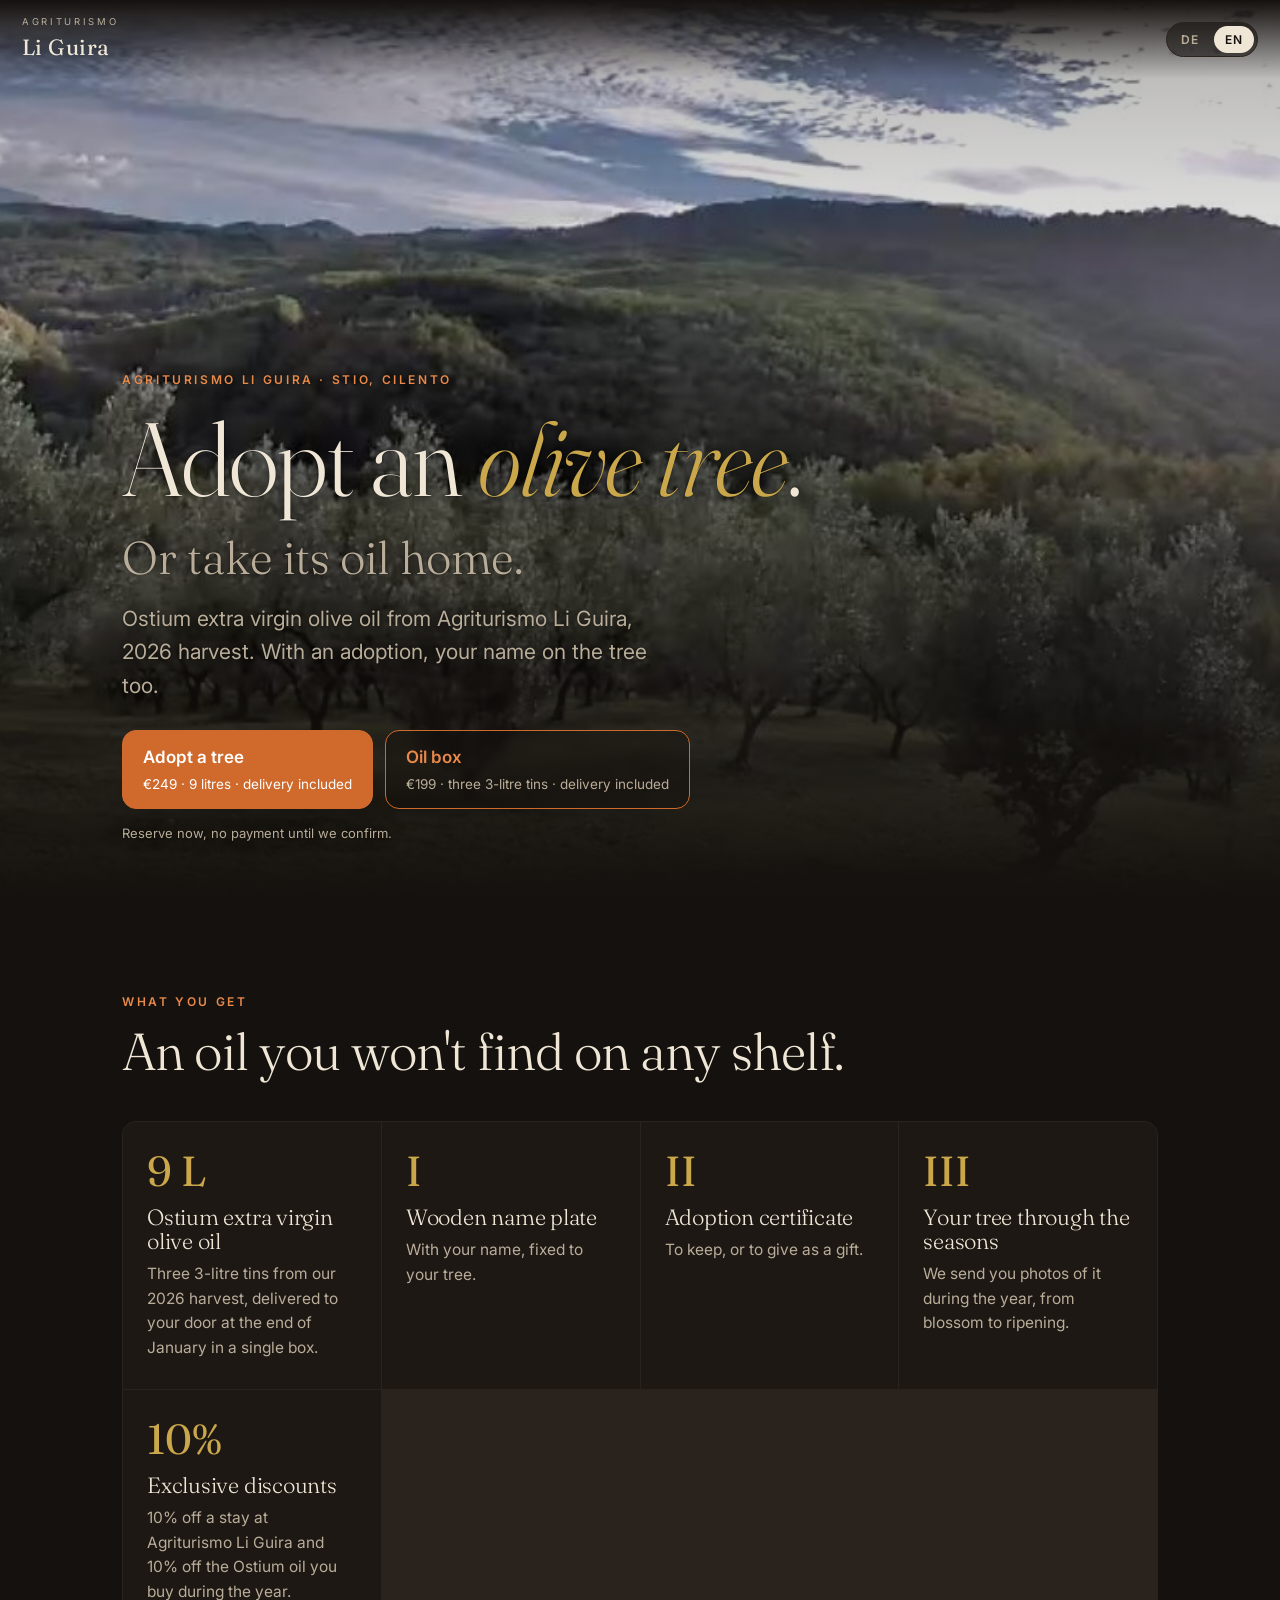
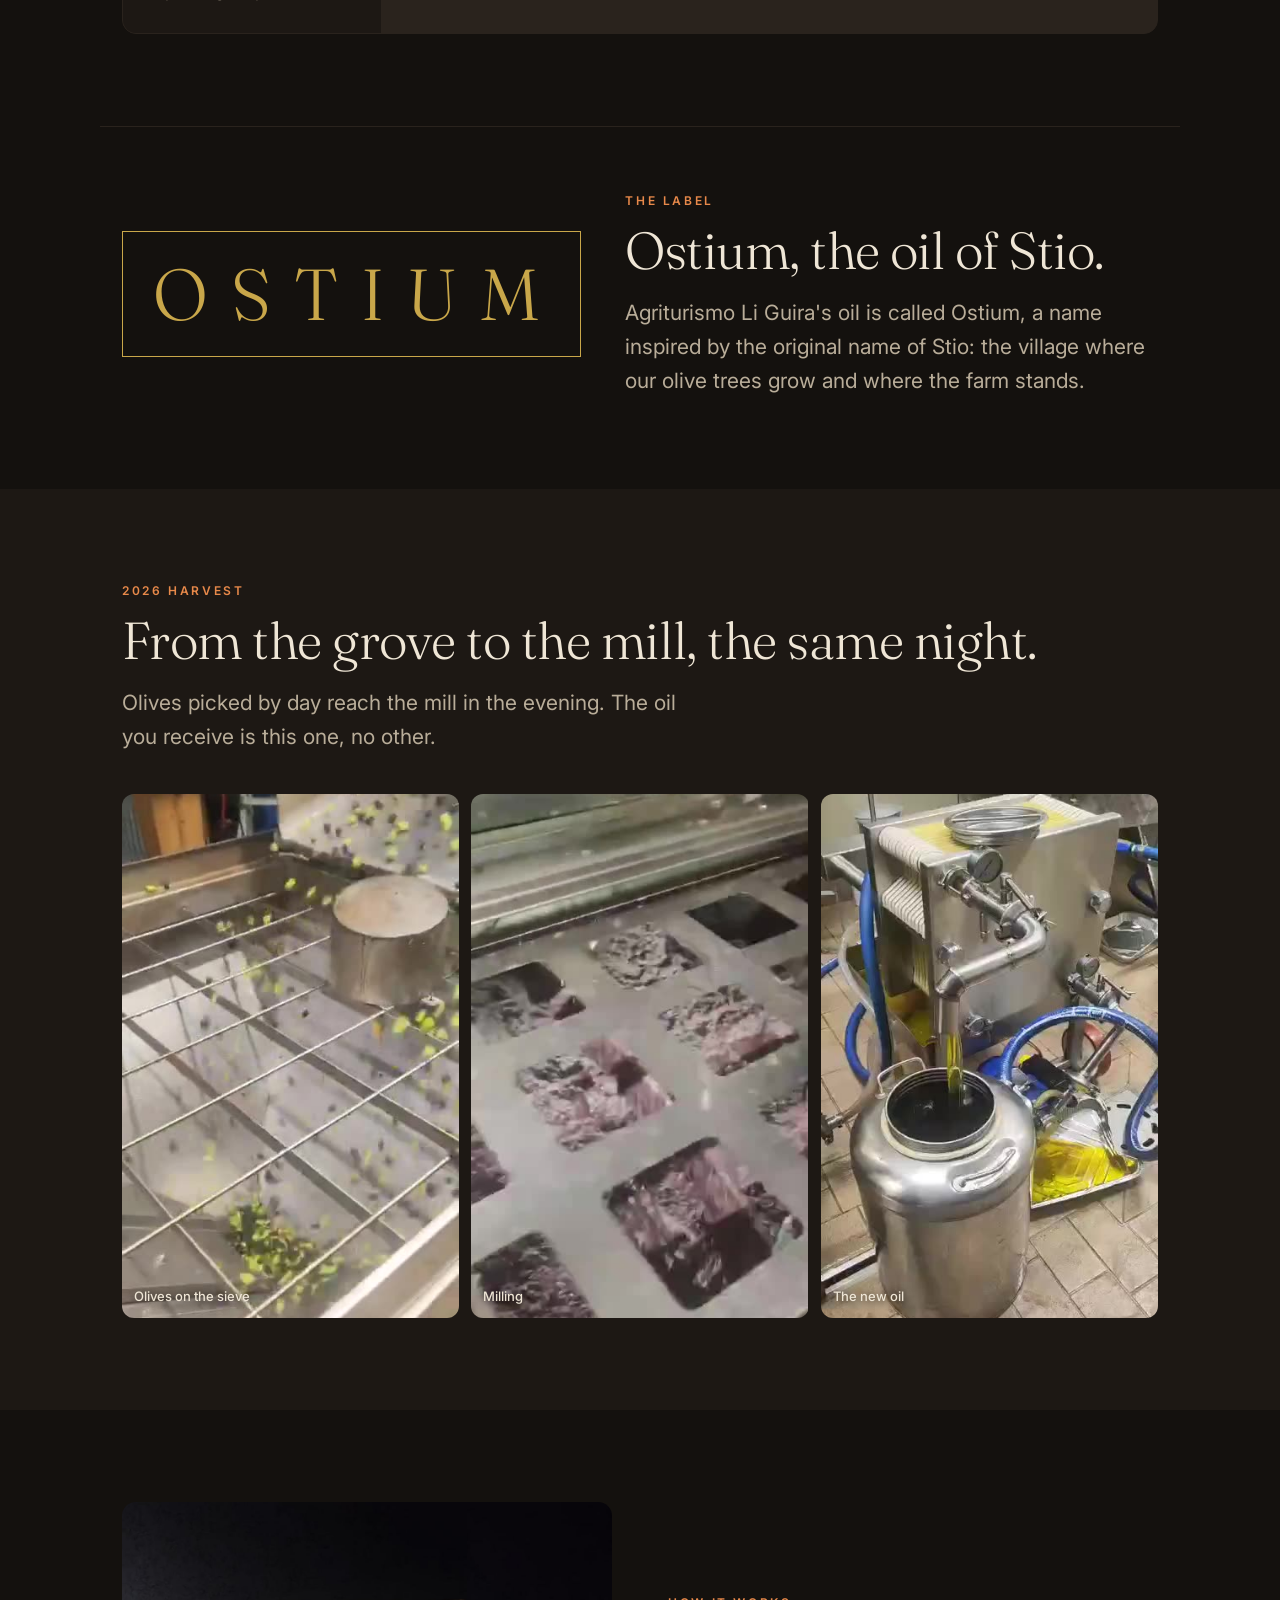
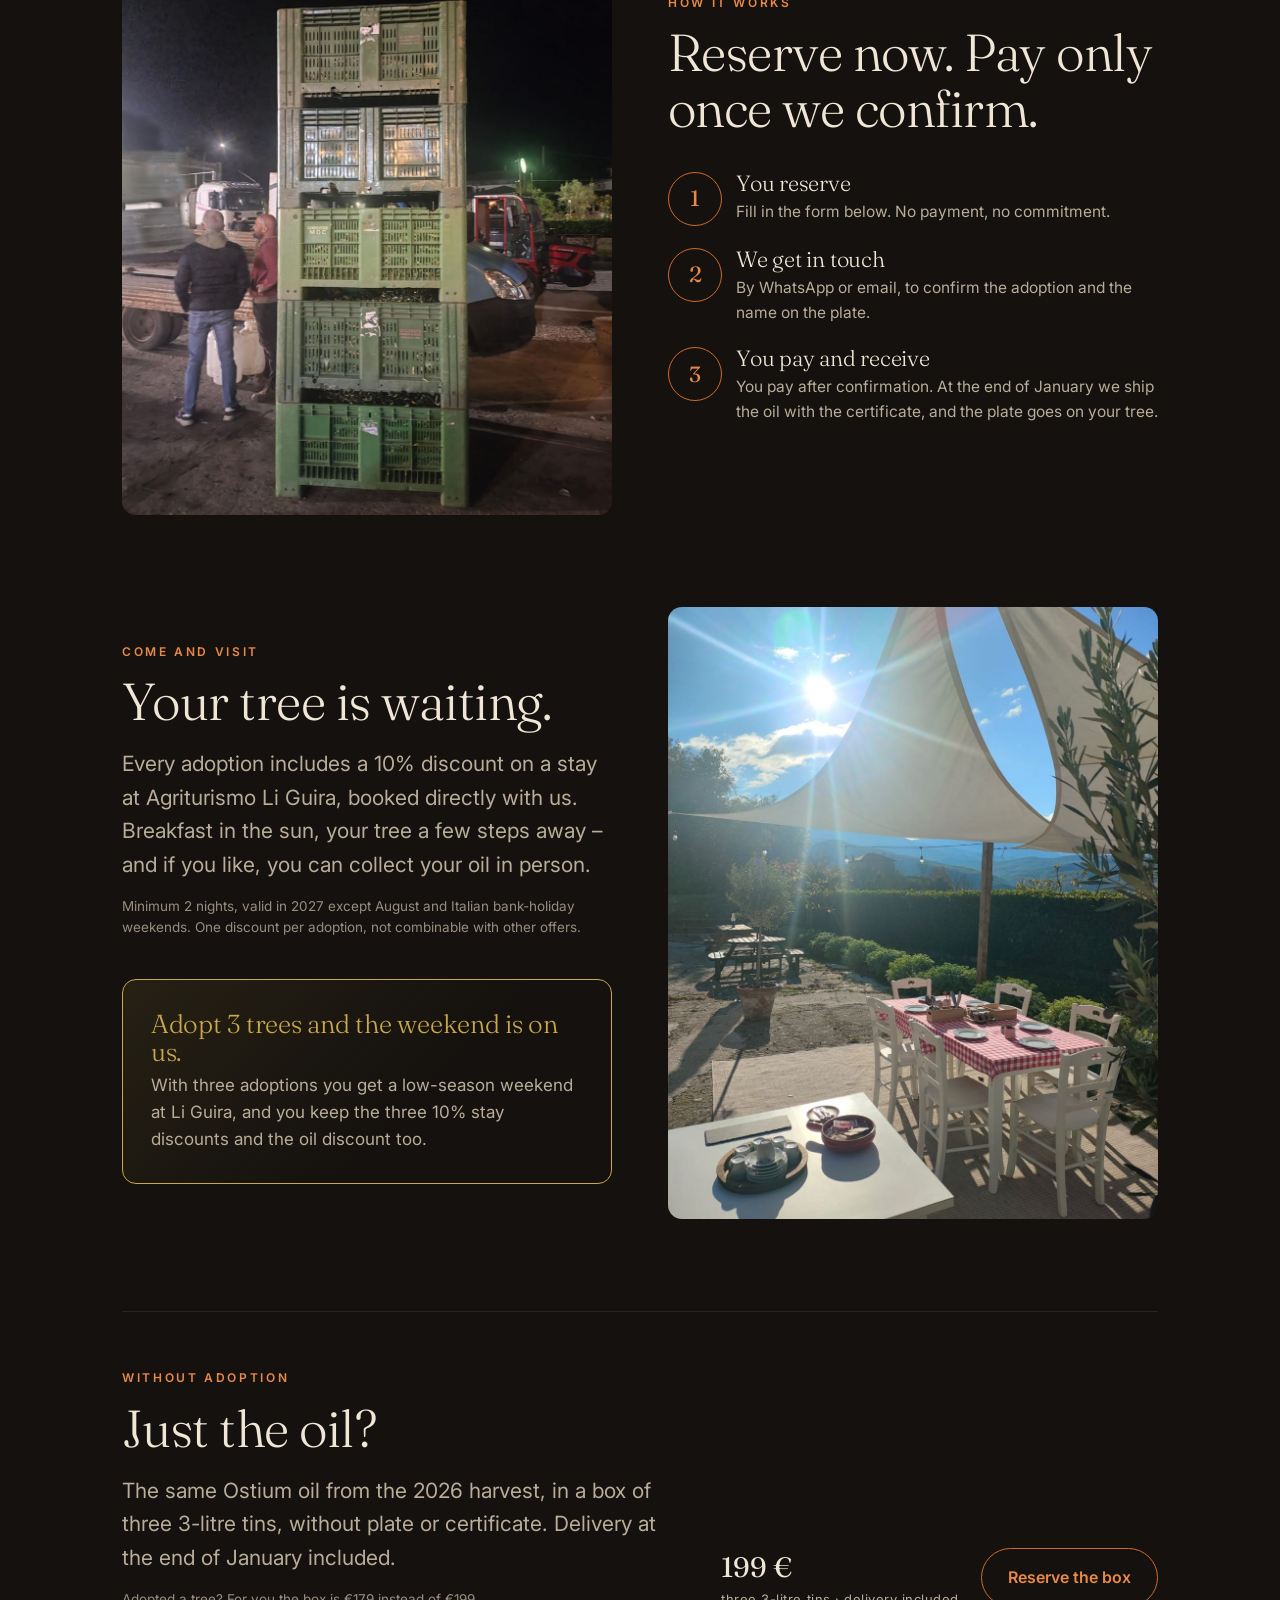
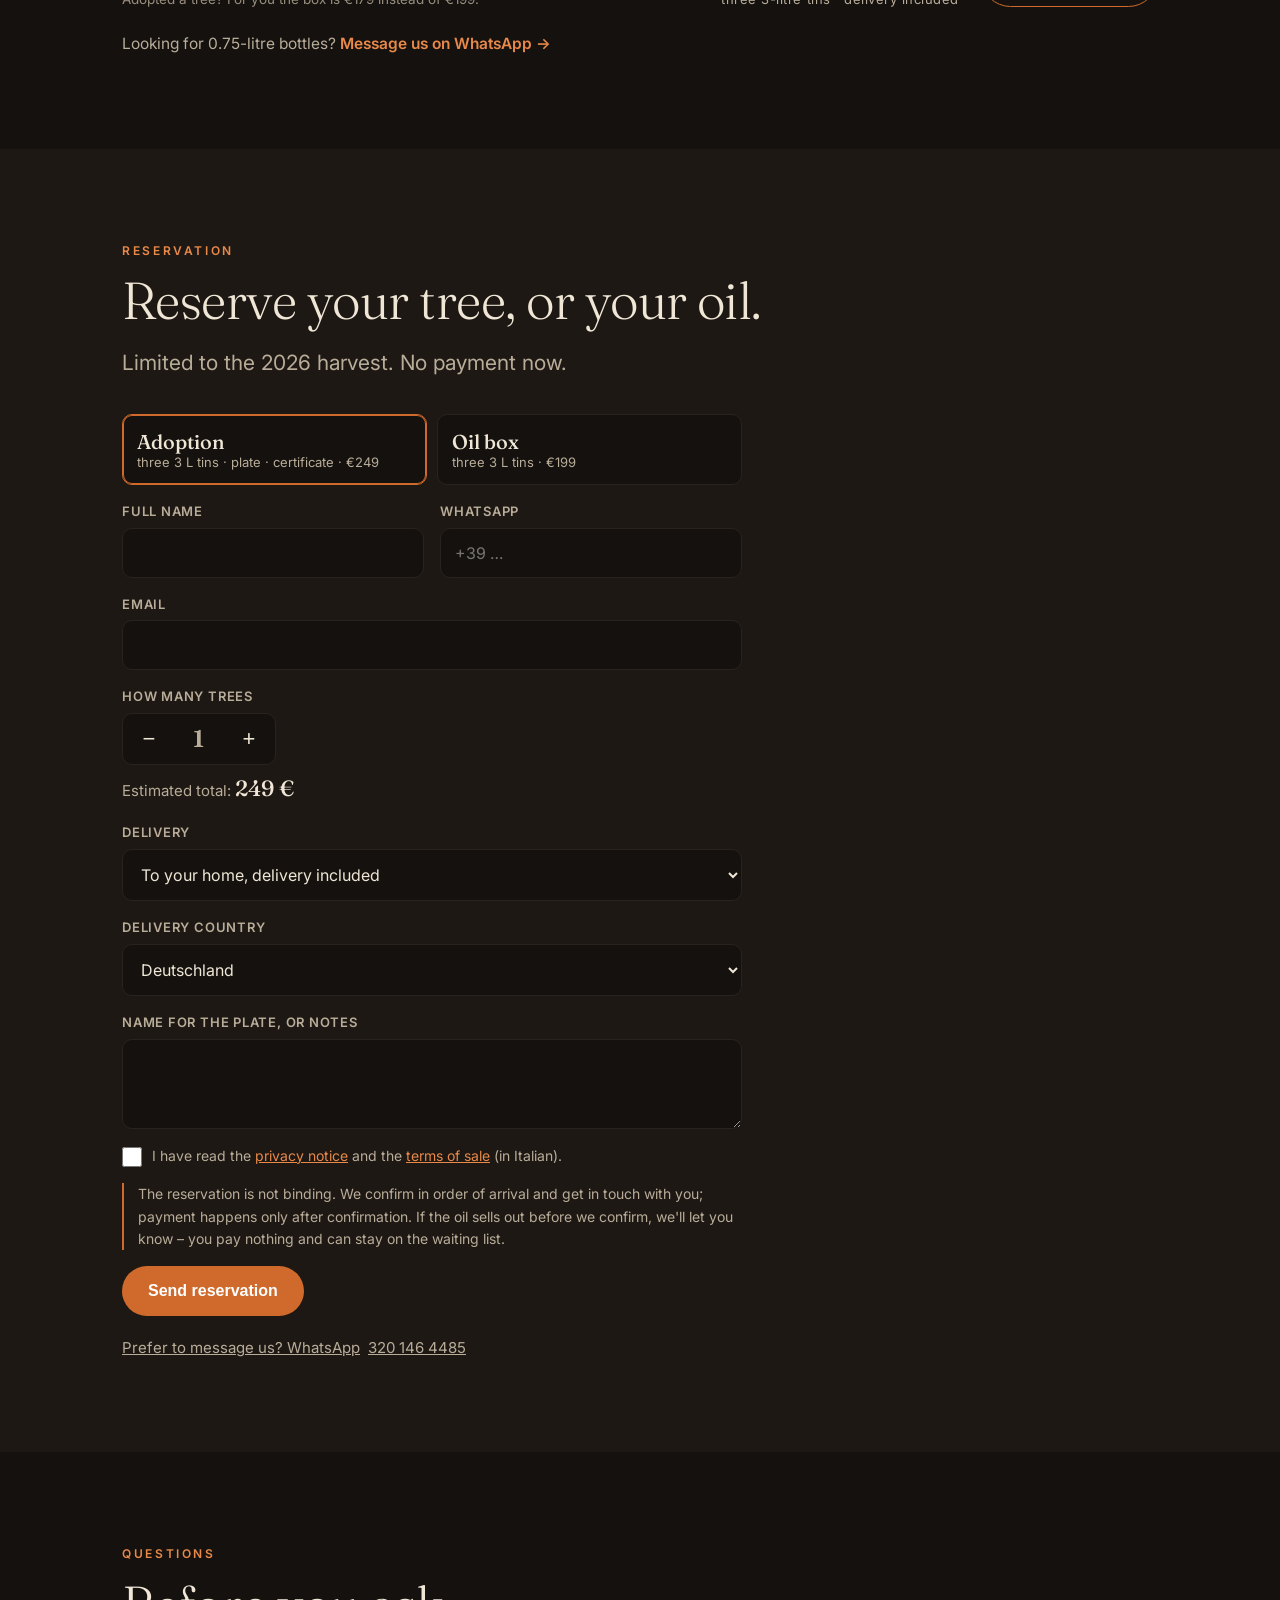
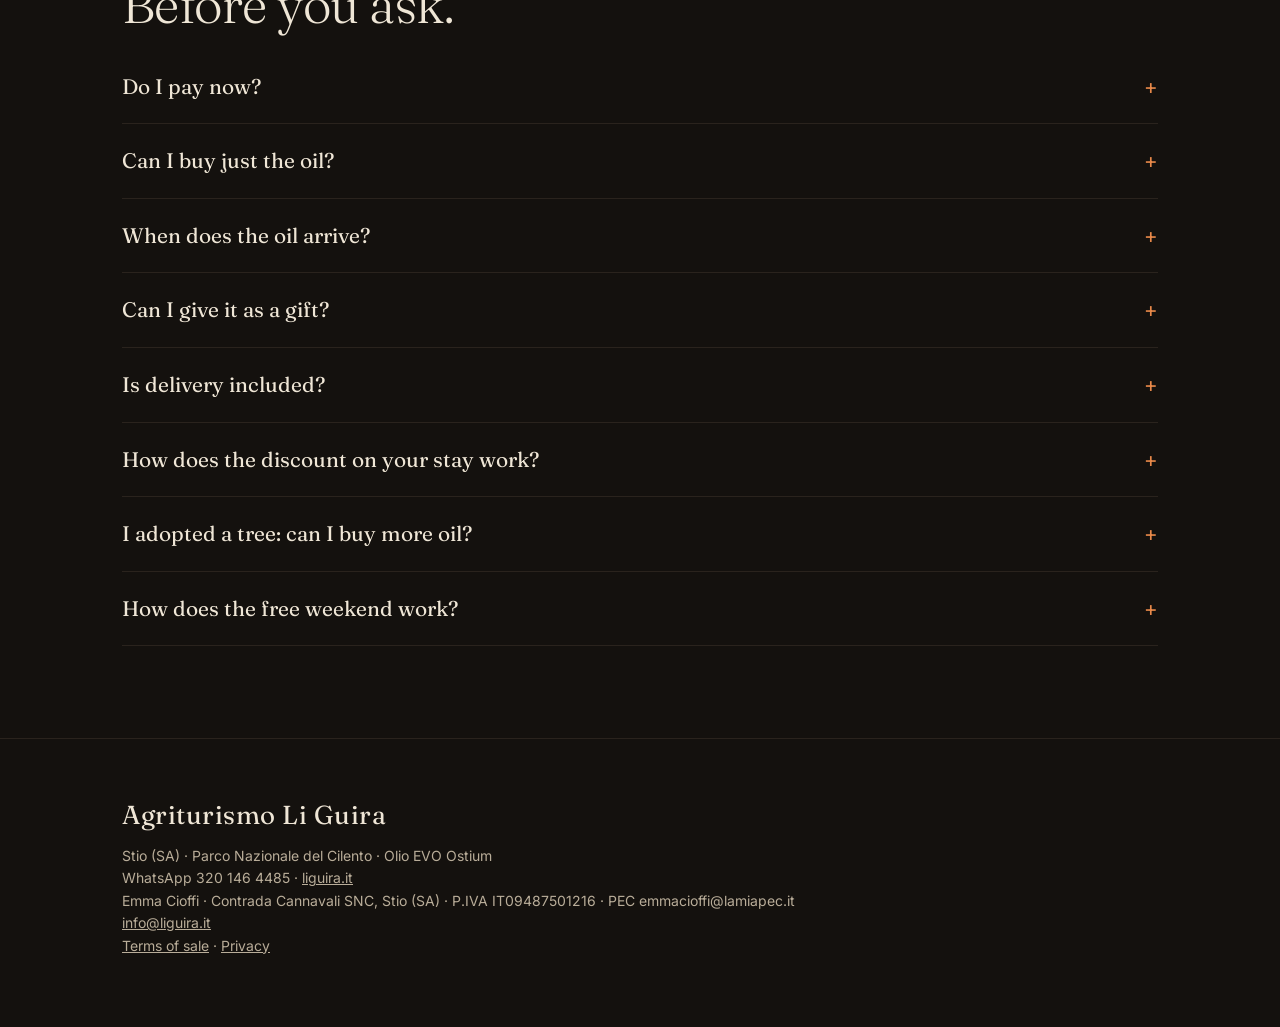
==== commit 3dbaffa0: "Adotta un ulivo: dati del venditore nel piè di pagina, nelle condizioni e nella privacy Co-Authored-" ====
--- a/adotta/index.html
+++ b/adotta/index.html
@@ -335,7 +335,8 @@
     <span class="logo">Agriturismo Li Guira</span>
     Stio (SA) · Parco Nazionale del Cilento · Olio EVO Ostium<br>
     WhatsApp 320 146 4485 · <a href="https://www.liguira.it">liguira.it</a><br>
-    <span class="todo-f">[ragione sociale] · P.IVA [numero] · PEC [indirizzo]</span><br>
+    Emma Cioffi · Contrada Cannavali SNC, Stio (SA) · P.IVA IT09487501216 · PEC emmacioffi@lamiapec.it<br>
+    <a href="mailto:info@liguira.it">info@liguira.it</a><br>
     <a href="condizioni.html" data-t="ft_cond">Condizioni di vendita</a> · <a href="privacy.html">Privacy</a>
   </div>
 </footer>
